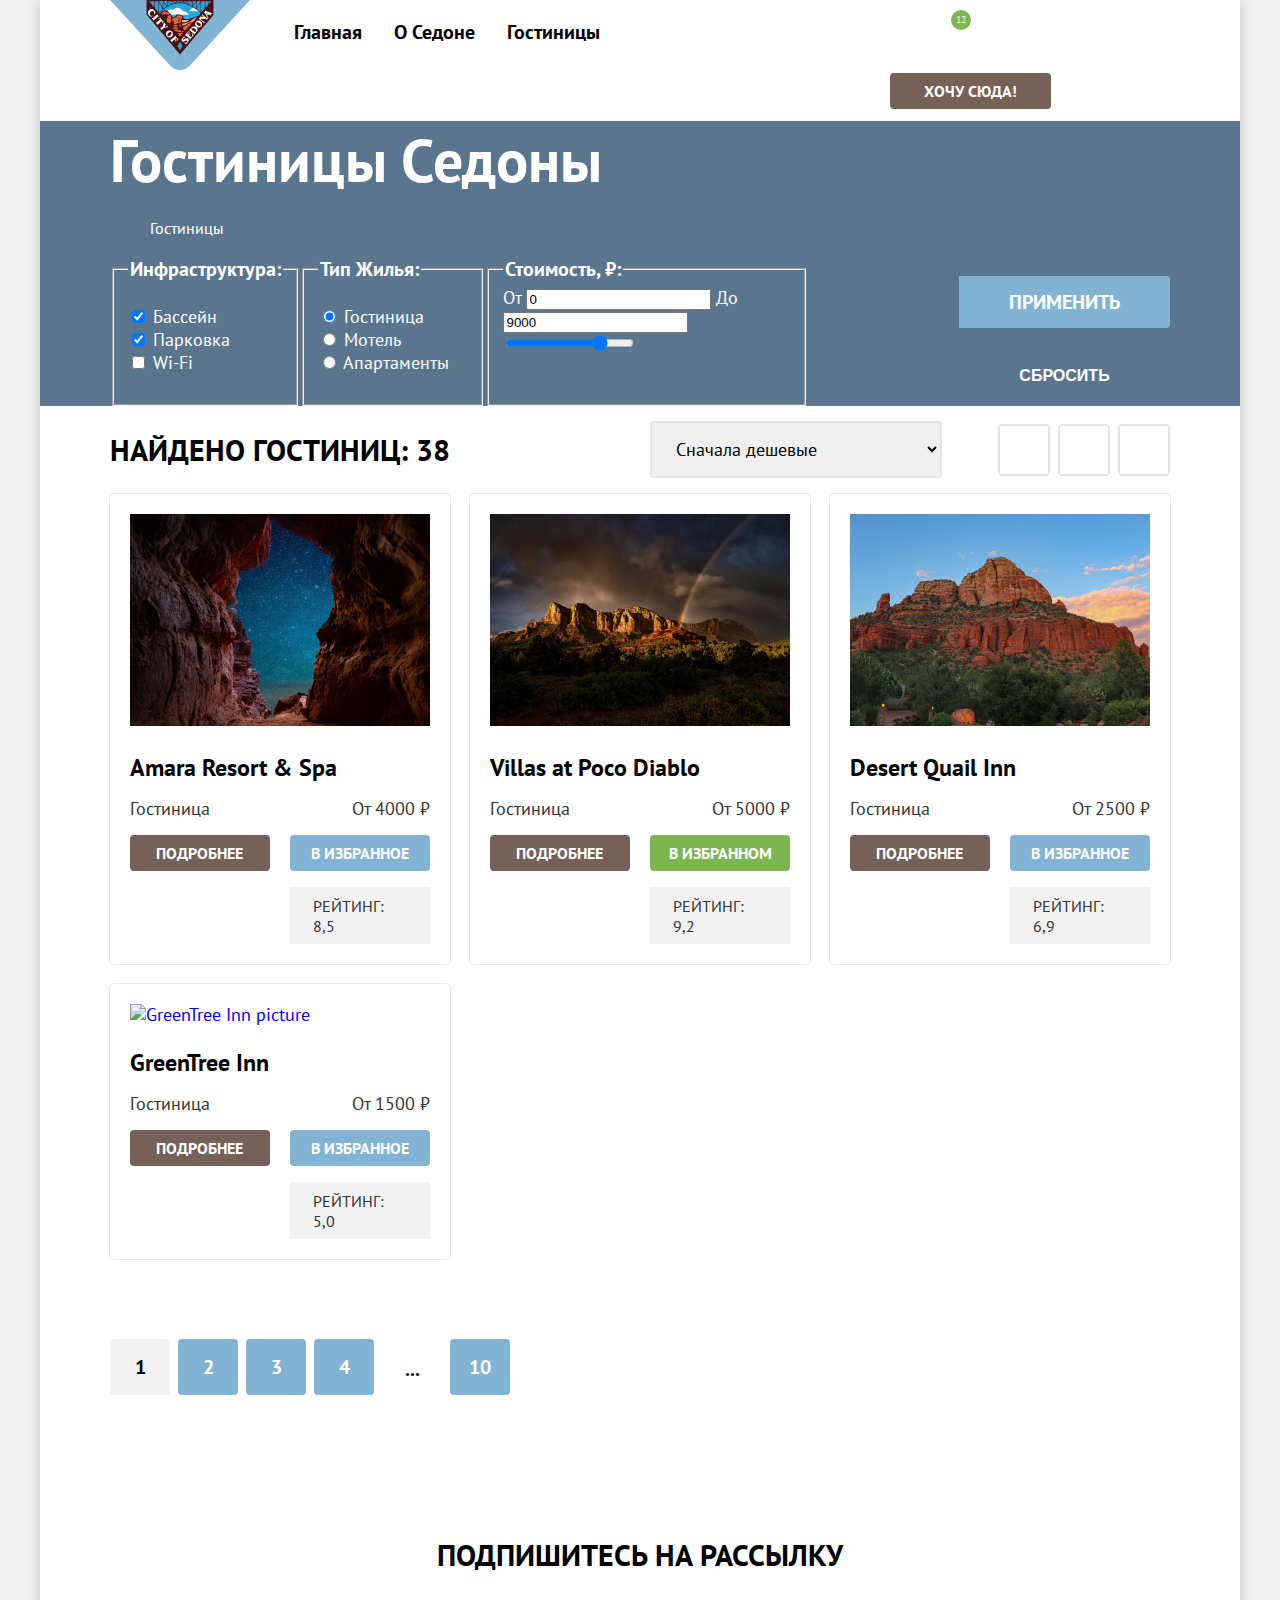
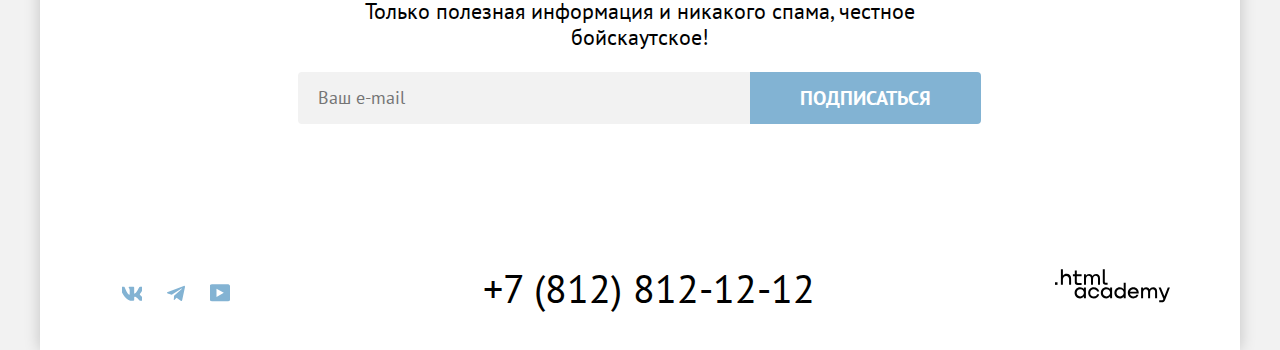
==== catalog.html @ daf09cec "Add files via upload" ====
<!DOCTYPE html>
<html lang="ru">

  <head>
    <meta charset="utf-8">
    <title>HTML Academy: Седона</title>
    <link rel="stylesheet" href="styles/styles.css">
  </head>

  <body>
    <div class="wrapper">
      <header class="page-header" data-test="header">
        <nav class="navigation">
          <a class="navigation-logo" href="index.html" aria-current="page">
            <img class="page-header-logo" src="images/sedona_logo.svg" alt="Логотип города Седона">
          </a>
          <ul class="navigation-list">
            <li class="navigation-item">
              <a class="navigation-link" href="index.html">Главная</a>
            </li>
            <li class="navigation-item">
              <a class="navigation-link" href="#">О Седоне</a>
            </li>
            <li class="navigation-item">
              <a class="navigation-link navigation-link-selected" href="catalog.html">Гостиницы</a>
            </li>
          </ul>
          <ul class="navigation-list navigation-user">
            <li class="navigation-item magnifier">
              <a class="navigation-link" href="#">
                <span class="visually-hidden">
                  Поиск
                </span>
              </a>
            </li>
            <li class="navigation-item heart">
              <a class="navigation-link" href="#">
                <span class="visually-hidden">Количество лайков</span>
                <span class="like-number">12</span>
              </a>
            </li>
            <li class="navigation-item">
              <a class="link-button" href="#">Хочу сюда!</a>
          </ul>
        </nav>
      </header>
      <main class="main-container main-inner" data-test="main">
        <section class="main-inner-filter">
          <section class="inner-nav" data-test="hero">
            <h1 class="inner-title">Гостиницы Седоны</h1>
            <ul class="breadcrumbs-list">
              <li class="breadcrumbs-item breadcrumbs-home">
                <a class="breadcrumbs-link" href="index.html">
                  <span class="visually-hidden">На главную страницу</span>
                </a>
              </li>
              <li class="breadcrumbs-item" aria-current="page">
                <a class="breadcrumbs-link">
                  Гостиницы
                </a>
              </li>
            </ul>
          </section>
          <section class="hotel-filter" data-test="filter">
            <form class="catalog-filter" action="https://echo.htmlacademy.ru" method="get">
              <fieldset class="catalog-filter-group">
                <legend class="catalog-filter-title">Инфраструктура:</legend>
                <ul class="catalog-filter-list">
                  <li class="catalog-filter-item">
                    <label class="controls" for="pool">
                      <input class="control-input" type="checkbox" name="pool" id="pool" checked>
                      Бассейн
                    </label>
                  </li>
                  <li class="catalog-filter-item">
                    <label class="controls" for="parking">
                      <input class="control-input" type="checkbox" name="parking" id="parking" checked>
                      Парковка
                    </label>
                  </li>
                  <li class="catalog-filter-item">
                    <label class="controls" for="wifi">
                      <input class="control-input" type="checkbox" name="wifi" id="wifi">
                      Wi-Fi
                    </label>
                  </li>
                </ul>
              </fieldset>
              <fieldset class="catalog-filter-group">
                <legend class="catalog-filter-title">Тип Жилья:</legend>
                <ul class="catalog-filter-list">
                  <li class="catalog-filter-item">
                    <label class="controls" for="hotel">
                      <input class="control-input" type="radio" name="accomodation_type" id="hotel" value="hotel"
                        checked>
                      Гостиница
                    </label>
                  </li>
                  <li class="catalog-filter-item">
                    <label class="controls" for="motel">
                      <input class="control-input" type="radio" name="accomodation_type" id="motel" value="motel">
                      Мотель
                    </label>
                  </li>
                  <li class="catalog-filter-item">
                    <label class="controls" for="appartment">
                      <input class="control-input" type="radio" name="accomodation_type" id="appartment"
                        value="appartment">
                      Апартаменты
                    </label>
                  </li>
                </ul>
              </fieldset>
              <fieldset class="price-range">
                <legend class="price-range-title catalog-filter-title">Стоимость, ₽:</legend>
                <label class="price-min" for="min">
                  <span class="price-range-label">От</span>
                  <input class="price-min-input" type="text" id="min" name="min-price" value="0">
                </label>
                <label class="price-max" for="max">
                  <span class="price-range-label">До</span>
                  <input class="price-max-input" type="text" id="max" name="max-price" value="9000">
                </label>
                <input class="price-range-bar" type="range" min="1" max="10" value="8">
              </fieldset>
              <div class="price-buttons">
                <button class="filter-button blue-button" type="submit">Применить</button>
                <button class="filter-button reset-button" type="reset">Сбросить</button>
              </div>
            </form>
          </section>
        </section>
        <div class="catalog-content-wrapper">
          <section class="search" data-test="catalog">
            <div class="catalog-content-title">
              <h2 class="search-title">Найдено гостиниц: 38</h2>
              <select class="search-control" aria-label="Сортировка">
                <option value="affordable">Сначала дешевые</option>
                <option value="average">Сначала средние</option>
                <option value="expensive">Сначала дорогие</option>
              </select>
              <ul class="preview-list">
                <li class="preview-item">
                  <a class="preview-item-link preview-item-selected tile" href="#">
                    <span class="visually-hidden">Таблица</span>
                  </a>
                </li>
                <li class="preview-item">
                  <a class="preview-item-link large-icon" href="#">
                    <span class="visually-hidden">Крупные иконки</span>
                  </a>
                </li>
                <li class="preview-item">
                  <a class="preview-item-link list" href="#">
                    <span class="visually-hidden">Список</span>
                  </a>
                </li>
              </ul>
            </div>
            <ul class="card-list">
              <li class="card-item">
                <a class="card-link" href="#">
                  <img class="card-image" src="images/amara_resort.jpg" width="300" height="212"
                    alt="Amara Resort & Spa picture">
                  <h3 class="card-title">Amara Resort & Spa</h3>
                </a>
                <!-- <div class="hotel-price-container"> -->
                  <p class="card-hotel">Гостиница</p>
                  <p class="card-price">От 4000 ₽</p>
                <!-- </div> -->
                <a class="card-details button-decoration" href="#">Подробнее</a>
                <button class="card-favorite button-decoration" type="button">В избранное</button>
                <!-- <div class="star-rating-container"> -->
                  <p class="stars four-stars">
                    <span class="visually-hidden">Отель 4 звезды</span>
                  </p>
                  <span class="card-rating">Рейтинг: 8,5</span>
                <!-- </div> -->
              </li>
              <li class="card-item">
                <a class="card-link" href="#">
                  <img class="card-image" src="images/villas_at_poco_diablo.jpg" width="300" height="212"
                    alt="Villas at Poco Diablo picture">
                  <h3 class="card-title">Villas at Poco Diablo</h3>
                </a>
                <!-- <div class="hotel-price-container"> -->
                  <p class="card-hotel">Гостиница</p>
                  <p class="card-price">От 5000 ₽</p>
                <!-- </div> -->
                <a class="card-details button-decoration" href="#">Подробнее</a>
                <button class="card-favorite button-decoration card-favorite-villas" type="button">В избранном</button>
                <!-- <div class="star-rating-container"> -->
                  <p class="stars four-stars">
                    <span class="visually-hidden">Отель 4 звезды</span>
                  </p>
                  <span class="card-rating">Рейтинг: 9,2</span>
                <!-- </div> -->
              </li>
              <li class="card-item">
                <a class="card-link" href="#">
                  <img class="card-image" src="images/desert_quail_inn.jpg" width="300" height="212"
                    alt="Desert Quail Inn picture">
                  <h3 class="card-title">Desert Quail Inn</h3>
                </a>
                <!-- <div class="hotel-price-container"> -->
                  <p class="card-hotel">Гостиница</p>
                  <p class="card-price">От 2500 ₽</p>
                <!-- </div> -->
                <a class="card-details button-decoration" href="#">Подробнее</a>
                <button class="card-favorite button-decoration" type="button">В избранное</button>
                <!-- <div class="star-rating-container"> -->
                  <p class="stars three-stars">
                    <span class="visually-hidden">Отель 3 звезды</span>
                  </p>
                  <span class="card-rating">Рейтинг: 6,9</span>
                <!-- </div> -->
              </li>
              <li class="card-item">
                <a class="card-link" href="#">
                  <img class="card-image" src="images/green_tree_inn.jpg" width="300" height="212"
                    alt="GreenTree Inn picture">
                  <h3 class="card-title">GreenTree Inn</h3>
                </a>
                <!-- <div class="hotel-price-container"> -->
                  <p class="card-hotel">Гостиница</p>
                  <p class="card-price">От 1500 ₽</p>
                <!-- </div> -->
                <a class="card-details button-decoration" href="#">Подробнее</a>
                <button class="card-favorite button-decoration" type="button">В избранное</button>
                <!-- <div class="star-rating-container"> -->
                  <p class="stars two-stars">
                    <span class="visually-hidden">Отель 2 звезды</span>
                  </p>
                  <span class="card-rating">Рейтинг: 5,0</span>
                <!-- </div> -->
              </li>
            </ul>
            <ul class="pagination">
              <li class="pagination-item">
                <a class="pagination-link pagination-link-current">1</a>
              </li>
              <li class="pagination-item">
                <a class="pagination-link" href="#">2</a>
              </li>
              <li class="pagination-item">
                <a class="pagination-link" href="#">3</a>
              </li>
              <li class="pagination-item">
                <a class="pagination-link" href="#">4</a>
              </li>
              <li class="pagination-item">
                <span class="suspension-point">...</span>
              </li>
              <li class="pagination-item">
                <a class="pagination-link" href="#">10</a>
              </li>
            </ul>
          </section>
        </div>
        <section class="subscribe subscribe-catalog" data-test="subscribe">
          <div class="subscribe-wrap">
            <h2 class="subscribe-title subscribe-catalog-text">Подпишитесь на рассылку</h2>
            <p class="subscribe-description subscribe-catalog-text">Только полезная информация и никакого спама, честное
              бойскаутское!</p>
            <form class="subscribe-form" action="https://echo.htmlacademy.ru/" method="post">
              <label for="subscribe-email"></label>
              <input class=" email catalog-email" type="email" id="subscribe-email" name="user-email"
                placeholder="Ваш e-mail" required>
              <button class="subscribe-button blue-button" type="submit">Подписаться</button>
            </form>
          </div>
        </section>
      </main>
      <footer class="page-footer" data-test="footer">
        <div class="footer-container">
          <ul class="social-list">
            <li class="social-item">
              <a class="social-link vkontakte" href="https://vk.com/htmlacademy">
              </a>
            </li>
            <li class="social-item">
              <a class="social-link telegram" href="https://t.me/htmlacademy">
              </a>
            </li>
            <li class="social-item">
              <a class="social-link youtube" href="https://www.youtube.com/user/htmlacademyru">
              </a>
            </li>
          </ul>
          <a class="phone-number" href="tel:+78128121212">+7 (812) 812-12-12</a>
          <a class="author-logo" href="https://htmlacademy.ru">
            <img class="academy-logo" src="images/html_academy_logo.svg" alt="Логотип html academy">
          </a>
      </footer>
    </div>
    </div>
  </body>

</html>
---- styles/styles.css ----
@font-face {
  font-family: "PT Sans";
  font-style: normal;
  font-weight: 400;
  src: url(../fonts/ptsans-400.woff2) format("woff2");
  font-display: swap;
}

@font-face {
  font-family: "PT Sans";
  font-style: normal;
  font-weight: 700;
  src: url(../fonts/ptsans-700.woff2) format("woff2");
  font-display: swap;
}

html {
  height: 100%;
}

body {
  margin: 0;
  display: flex;
  flex-direction: column;
  min-height: 100%;
  font-family: "PT Sans", sans-serif;
  font-size: 18px;
  line-height: 21px;
  color: #333333;
  background: #F2F2F2;
  box-sizing: border-box;
}

img {
  max-width: 100%;
  height: auto;
  object-fit: contain;
}

.wrapper {
  margin: 0 auto;
  width: 1200px;
  background-color: #ffffff;
  box-shadow: 0 0 15px 0 rgba(0, 0, 0, 0.2);
}

/* Navigation section */
.page-header {
  color: #000000;
  background: #ffffff;
}

.navigation-link {
  font-family: inherit;
  font-size: 20px;
  line-height: 24px;
  font-weight: 700;
  color: #000000;
  text-decoration: none;
  text-align: center;
}

.navigation {
  display: flex;
  position: relative;
  width: 1060px;
  margin: 0 auto;
}

.navigation-logo {
  display: block;
  position: absolute;
  cursor: pointer;
}

.navigation-list {
  display: flex;
  flex-wrap: wrap;
  list-style: none;
  padding: 0;
  margin: 0;
  padding-left: 168px;
  flex-grow: 1;
}

.navigation-user {
  display: flex;
  margin: 0;
  max-width: 296px;
  margin-left: auto;
}

.navigation-item {
  margin: 0;
  padding: 20px 16px;
}

.magnifier {
  background-image: url(../images/magnifier.svg);
  background-repeat: no-repeat;
  background-position: 50% 50%;
  cursor: pointer;
  width: 20px;
  height: 20px;
}

.heart {
  position: relative;
  background-image: url(../images/heart.svg);
  background-repeat: no-repeat;
  background-position: 50% 50%;
  cursor: pointer;
  width: 20px;
  height: 20px;
}

.like-number {
  position: absolute;
  top: 10px;
  left: 25px;
  color: #ffffff;
  background-color: #7DB54F;
  font-weight: normal;
  font-size: 10px;
  line-height: 10px;
  padding: 5px;
  border-radius: 50%;
}

.visually-hidden {
  position: absolute;
  width: 1px;
  height: 1px;
  margin: -1px;
  border: 0;
  padding: 0;

  white-space: nowrap;
  clip-path: inset(100%);
  clip: rect(0 0 0 0);
  overflow: hidden;
}


.link-button {
  text-align: center;
  background: #756157;
  padding: 8px 34px;
  font-weight: 700;
  font-size: 16px;
  line-height: 20px;
  color: #ffffff;
  text-decoration: none;
  text-transform: uppercase;
  border-radius: 4px;
}

/* main content */
.main-container {
  flex-grow: 1;
}

/* hero section */
.hero {
  color: #000000;
  background-color: #D7BDB0;
  background-image: url(../images/divider.svg), url(../images/hero_background.jpg);
  background-size: 100% auto, cover;
  background-repeat: no-repeat;
  background-position: center bottom, center center;
  padding: 52px 371px 82px;
}

.hero-image {
  display: block;
}

/* adventages opening title  */
.advantages-opening {
  padding: 69px 274px;
  margin: 0 auto;
}


.common-title {
  color: #000000;
  font-size: 30px;
  line-height: 36px;
  text-align: center;
  text-transform: uppercase;
}

.common-description {
  font-size: 22px;
  line-height: 26px;
  text-align: center;
}

.advantages-common-title {
  margin: 0 auto;
  max-width: 175px;
  color: #000000;
  font-size: 24px;
  line-height: 28px;
  text-align: center;
  text-transform: uppercase;
}

.advantages-common-description {
  text-align: center;
}


/* advantages item decoration */
.advantages-list {
  display: flex;
  flex-wrap: wrap;
  padding: 0;
  margin: 0;
  list-style: none;
}

.advantages-item {
  display: flex;
}

.side-title {
  color: #ffffff;
}

.real-town {
  display: flex;
  flex-wrap: wrap;
  padding: 102px 85px;
  color: #ffffff;
  background: #82B3D3;
}

.advantages-sub-item {
  display: flex;
  flex-wrap: wrap;
  width: 400px;
  box-sizing: border-box;
  padding: 113px 85px;
  list-style: none;
}

.sub-item-wrap {
  width: 230px;
}


.little-area {
  background: rgba(131, 179, 211, 0.12);
}

.beautiful-road {
  background: rgba(131, 179, 211, 0.2);
}

.few-turist {
  background: rgba(131, 179, 211, 0.12);
}

.devils-bridge {
  display: flex;
  flex-wrap: wrap;
  order: 1;
  padding: 102px 85px;
  color: #ffffff;
  background: #82B3D3;
}

.invitation-title {
  width: 505px;
  margin: 0 auto;
}

.invitation-wrap {
  padding: 64px 348px;
}

/* experience item description */
.experience-list {
  display: flex;
  flex-wrap: wrap;
  padding: 0;
  list-style: none;
}

.experience-item {
  display: flex;
  flex-wrap: wrap;
  width: 400px;
  box-sizing: border-box;
  background: rgba(131, 179, 211, 0.12);
  padding: 183px 85px 81px;
  background-repeat: no-repeat;
  background-position: 50% 80px;
}

.house-item {
  background-image: url(../images/house.svg);
}

.food-item {
  background: #ffffff;
  background-image: url(../images/burger.svg);
  background-repeat: no-repeat;
  background-position: 50% 80px;
}

.gift-item {
  background-image: url(../images/gift-box.svg);
}

.interested {
  width: 592px;
  margin: 0 auto;
  text-align: center;
  padding: 96px;
}

/* Стилизация кнопки "Поиск гостиницы в Седоне" */
.interested-link {
  text-align: center;
  background: #756157;
  padding: 8px 50px;
  font-weight: 700;
  font-size: 20px;
  line-height: 36px;
  color: #ffffff;
  text-decoration: none;
  text-transform: uppercase;
}

.subscribe-wrap {
  max-width: 684px;
  margin: 0 auto;
  padding-top: 96px;
  padding-bottom: 104px;

}

.subscribe {
  text-align: center;
  color: #ffffff;
  background-color: #37729B;
  background-image: url(../images/subscribe_backgrouns.jpg);
  background-size: cover;
  background-repeat: no-repeat;
}

.subscribe-title {
  font-size: 30px;
  line-height: 36px;
  text-transform: uppercase;
}

.subscribe-description {
  font-size: 22px;
  line-height: 26px;

}

/* email-field decoration */
.email {
  box-sizing: border-box;
  width: 452px;
  background-color: #F2F2F2;
  padding: 14px 20px;
  font-family: inherit;
  font-size: inherit;
  line-height: 24px;
  border: none;
  border-top-left-radius: 4px;
  border-bottom-left-radius: 4px;
}


/* Стилизация кнопок "Подписаться" и "Применить" */
.blue-button {
  font-family: inherit;
  min-height: 52px;
  font-weight: 700;
  font-size: 20px;
  line-height: 36px;
  color: #ffffff;
  background: #82B3D3;
  padding: 8px 50px;
  border: none;
  text-transform: uppercase;
  border-top-right-radius: 4px;
  border-bottom-right-radius: 4px;
}

.subscribe-form {
  display: flex;
  margin: 0;
  padding: 0;

}

.footer-container {
  margin: 0 auto;
  width: 1060px;
  padding-top: 40px;
  padding-bottom: 30px;
  display: flex;
  justify-content: space-between;
  align-items: baseline;
}

.social-list {
  display: flex;
  flex-wrap: wrap;
  padding: 0;
  margin: 0;
  list-style: none;
}

.social-item {
  padding: 13px 12px;
}

.phone-number {
  font-size: 40px;
  line-height: 40px;
  text-align: center;
  color: #000000;
  text-decoration: none;
}

/* Social networks */

.social-link {
  display: inline-block;
  text-decoration: none;
  width: 20px;
  height: 20px;
}

.vkontakte {
  background-image: url(../images/vkontakte.svg);
  background-repeat: no-repeat;
  background-position: 50% 50%;
}

.telegram {
  background-image: url(../images/telegram.svg);
  background-repeat: no-repeat;
  background-position: 50% 50%;
}

.youtube {
  background-image: url(../images/youtube.svg);
  background-repeat: no-repeat;
  background-position: 50% 50%;
}


/* Catalog page *****************************************************************************************************************/
.main-inner-filter {
  padding: 0 70px;
  color: #ffffff;
  background-color: #5A768E;
  background-image: url(../images/filter_background.jpg);
  background-size: cover;
  background-repeat: no-repeat;
}

.catalog-content-wrapper {
  padding: 0 70px;
}

.inner-title {
  margin: 0;
  font-size: 60px;
  line-height: 78px;
}

.breadcrumbs-list {
  display: flex;
  list-style: none;
}

.breadcrumbs-link {
  font-size: 16px;
}

.catalog-filter {
  display: flex;
  width: 1060px;
  margin: 0 auto;
}

.price-range {
  width: 288px;
}


.price-buttons {
  display: flex;
  flex-direction: column;
  margin-left: auto;
  justify-content: space-around;
}


.catalog-filter-title {
  font-size: 20px;
  line-height: 24px;
  font-weight: 700;
}

.catalog-filter-list {
  list-style: none;
  padding: 0;
  width: 150px;
}

.controls {
  font-size: 18px;
  line-height: 23px;
}

.catalog-content-title {
  display: flex;
  align-items: center;
}

.preview-list {
  display: flex;
  margin-left: auto;
  list-style: none;
}

.search-title {
  margin: 0;
  margin-right: 200px;
  font-size: 30px;
  line-height: 36px;
  font-weight: 700;
  color: #000000;
  text-transform: uppercase;
}

.search-control {
  font-family: inherit;
  padding: 14px 20px;
  width: 292px;
  font-size: 18px;
  line-height: 21px;
  font-weight: normal;
  border: 2px solid #E5E5E5;
  border-radius: 4px;
}

/* preview button decoration */
.preview-list {
  display: flex;
  gap: 8px;
}

.preview-item-link {
  display: block;
  background-repeat: no-repeat;
  background-position: center;
  color: #000000;
  border: 2px solid #E5E5E5;;
  border-radius: 4px;
  width: 48px;
  height: 48px;
}

.tile {
  background-image: url(../images/tile.svg);
}

.large-icon {
  background-image: url(../images/large-icon.svg);
}

.list {
  background-image: url(../images/list.svg);
}

/* Reset button decoration */
.reset-button {
  border: none;
  background: none;
  font-size: 16px;
  line-height: 20px;
  font-weight: 700;
  text-transform: uppercase;
  color: #ffffff;
}

/* Карточки на флексах */
/* .card-list {
  display: flex;
  flex-wrap: wrap;
  padding: 0;
  list-style: none;
  gap: 20px;
} */

/* Карточки на гридах */
.card-list {
  display: grid;
  grid-template-columns: repeat(3, 340px);
  padding: 0;
  margin: 0;
  gap: 20px;
  list-style: none;
  margin-bottom: 40px;
  padding-bottom: 40px;
}

/* карточка на флексах */
 .card-item {
  display: flex;
  flex-direction: column;
  flex-wrap: wrap;
  width: 340px;
  box-shadow: 0 0 0 1px #e6e6e6;
  border-radius: 4px;
  padding: 20px;
  box-sizing: border-box;
}

/* Карточка на гридах */
.card-item {
  display: grid;
  grid-template-columns: repeat(2, 140px);
  margin: 0;
  gap: 16px 20px;
  box-sizing: border-box;
  width: 340px;
  box-shadow: 0 0 0 1px #e6e6e6;
  padding: 20px;
  border-radius: 4px;
}


.card-title {
  margin-bottom: 0;
  font-size: 24px;
  line-height: 28px;
  font-weight: 700;
  color: #000000;
}

.card-price {
  margin: 0;
  text-align: right;
}

.card-hotel {
  margin: 0;
}

.card-link {
  grid-column: 1 / -1;
  text-decoration: none;
}

.button-decoration {
  box-sizing: border-box;
  width: 140px;
  text-decoration: none;
  color: white;
  padding: 8px 26px;
  font-size: 16px;
  line-height: 20px;
  font-weight: 700;
  text-transform: uppercase;
  background: #756157;
  border-radius: 4px;
}

.card-favorite {
  width: 140px;
  font-family: inherit;
  font-size: 16px;
  line-height: 20px;
  box-sizing: border-box;
  border-radius: 4px;
  padding: 8px 18px;
  background: #82B3D3;
  border: none;
}

.hotel-price-container {
  display: flex;
  justify-content: space-between;
}

.star-rating-container {
  display: flex;
  justify-content: space-between;
}


.card-favorite-villas {
  padding: 8px 17px;
  background: #7DB54F;
}

.card-rating {
  text-transform: uppercase;
  background: #F2F2F2;
  padding: 9px 22px 8px 23px;
  font-size: 16px;
  line-height: 20px;
}

/* Rating stars */
.stars {
  margin: 0;
  width: 140px;
  height: 17px;
}

.four-stars {
  background-image: url(../images/star.svg),
    url(../images/star.svg),
    url(../images/star.svg),
    url(../images/star.svg);
  background-repeat: no-repeat, no-repeat, no-repeat, no-repeat;
  background-position: left 50%, 24px 50%, 48px 50%, 72px 50%;
}

.three-stars {
  background-image: url(../images/star.svg),
    url(../images/star.svg),
    url(../images/star.svg);
  background-repeat: no-repeat, no-repeat, no-repeat;
  background-position: left 50%, 24px 50%, 48px 50%;
}

.two-stars {
  background-image: url(../images/star.svg),
    url(../images/star.svg);
  background-repeat: no-repeat, no-repeat;
  background-position: left 50%, 24px 50%;
}

.pagination-link {
  display: flex;
  justify-content: center;
  text-decoration: none;
  color: #ffffff;
  background: #82B3D3;
  min-width: 60px;
  font-weight: 700;
  font-size: 20px;
  line-height: 36px;
  border-radius: 4px;
  padding: 10px;
  box-sizing: border-box;
}

.pagination {
  padding: 0;
  display: flex;
  gap: 8px;
  list-style: none;

}

.pagination-link-current {
  color: #000000;
  background: #F2F2F2;
}

.suspension-point {
  display: flex;
  justify-content: center;
  align-items: center;
  color: #000000;
  font-weight: 700;
  font-size: 20px;
  line-height: 36px;
  border-radius: 4px;
  width: 60px;
  height: 60px;
}

.subscribe-catalog {
  background-color: #ffffff;
  background-image: none;
}

.subscribe-catalog-text {
  color: #000000;
}

.catalog-email {
  background: #F2F2F2;
}
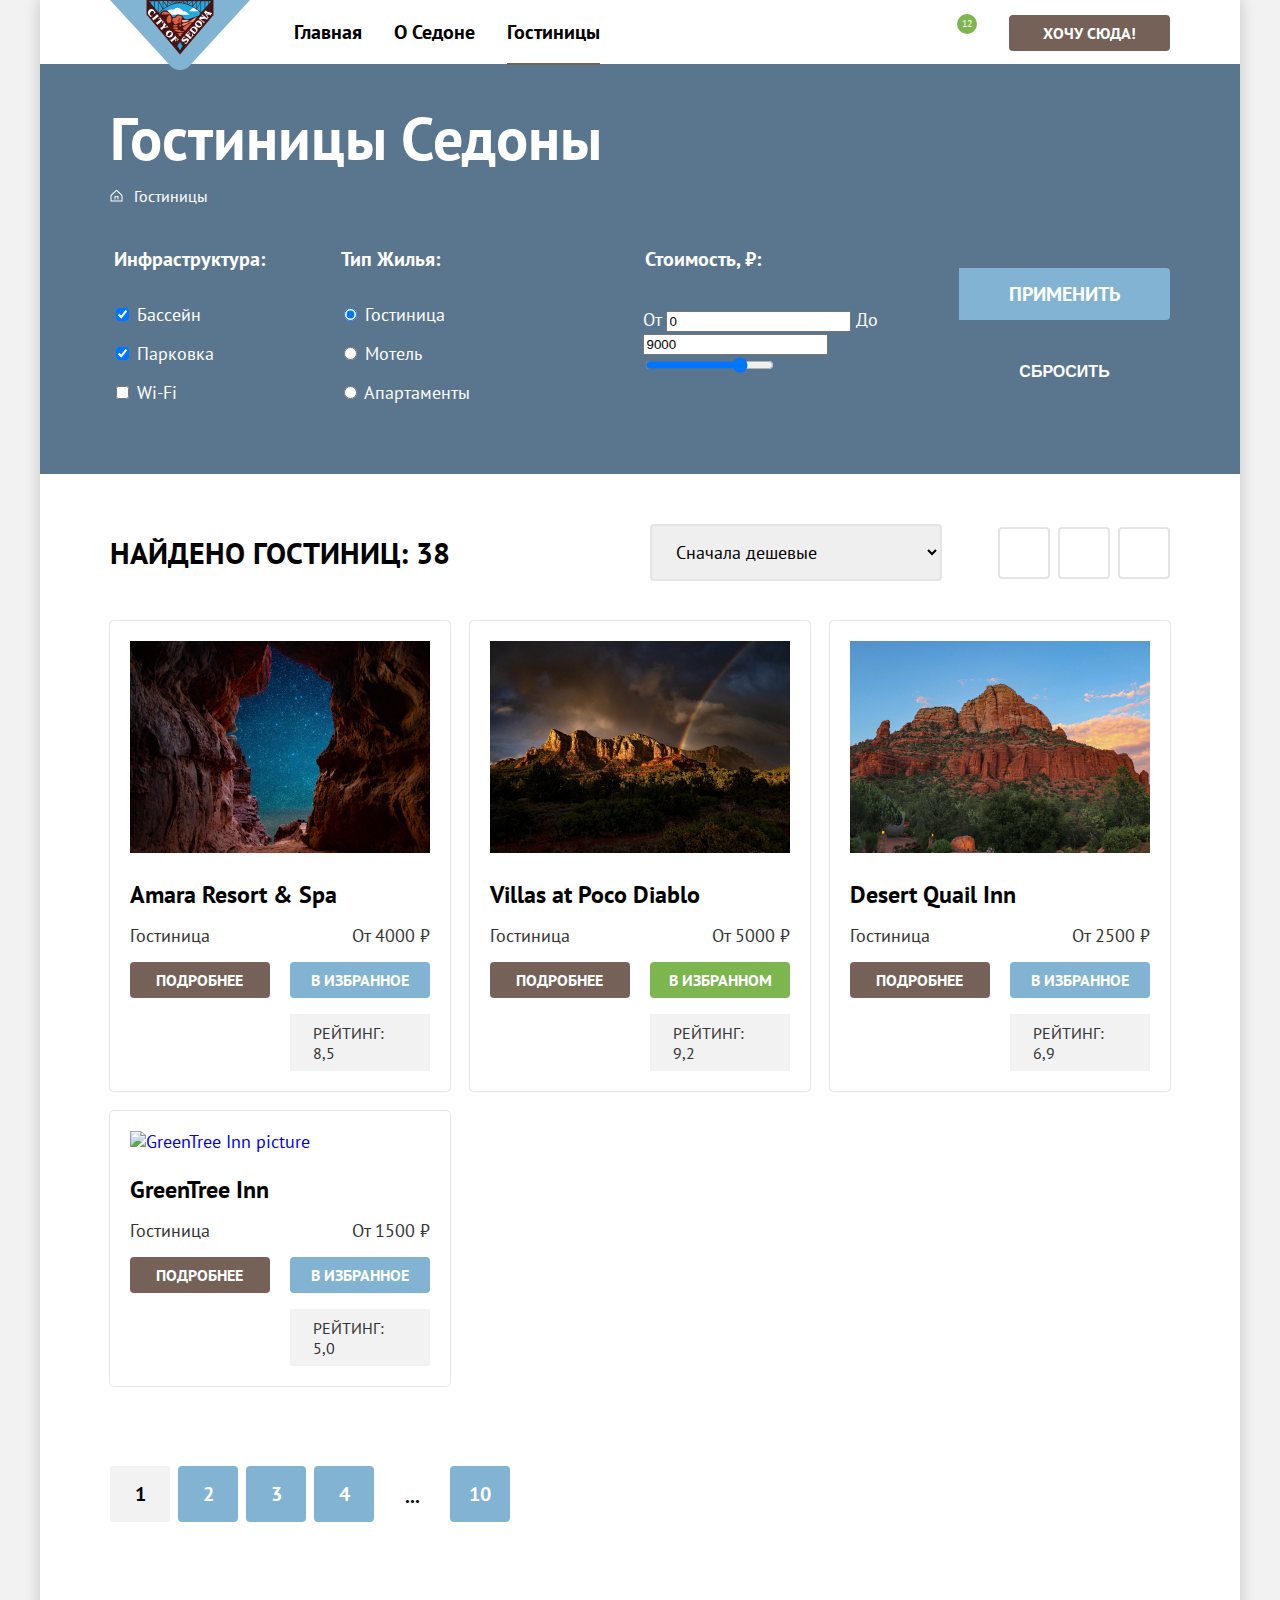
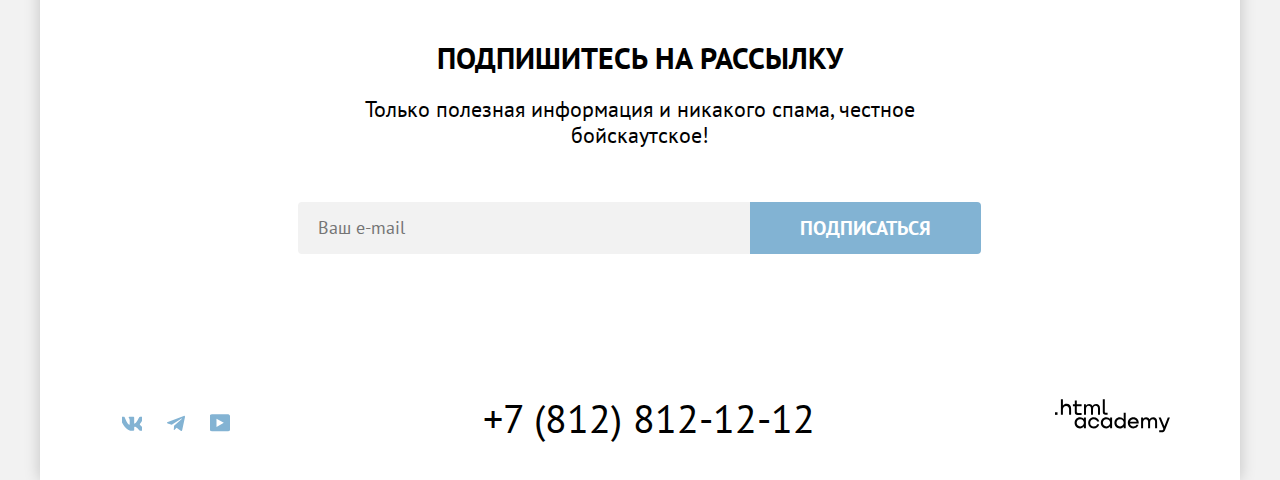
==== commit 22cddb72: "Главная страница pixel perfect" ====
--- a/catalog.html
+++ b/catalog.html
@@ -3,16 +3,18 @@
 
   <head>
     <meta charset="utf-8">
-    <title>HTML Academy: Седона</title>
+    <title>HTML Academy: Гостиницы</title>
     <link rel="stylesheet" href="styles/styles.css">
+    <link rel="icon" href="images/favicon.jpg">
   </head>
 
   <body>
     <div class="wrapper">
       <header class="page-header" data-test="header">
         <nav class="navigation">
-          <a class="navigation-logo" href="index.html" aria-current="page">
-            <img class="page-header-logo" src="images/sedona_logo.svg" alt="Логотип города Седона">
+          <a class="navigation-logo" aria-current="page">
+            <img class="page-header-logo" src="images/sedona_logo.svg" width="140" height="70"
+              alt="Логотип города Седона">
           </a>
           <ul class="navigation-list">
             <li class="navigation-item">
@@ -26,8 +28,8 @@
             </li>
           </ul>
           <ul class="navigation-list navigation-user">
-            <li class="navigation-item magnifier">
-              <a class="navigation-link" href="#">
+            <li class="navigation-item">
+              <a class="navigation-link magnifier" href="#">
                 <span class="visually-hidden">
                   Поиск
                 </span>
@@ -39,7 +41,7 @@
                 <span class="like-number">12</span>
               </a>
             </li>
-            <li class="navigation-item">
+            <li class="navigation-item button-want">
               <a class="link-button" href="#">Хочу сюда!</a>
           </ul>
         </nav>
--- a/styles/styles.css
+++ b/styles/styles.css
@@ -60,6 +60,12 @@
   text-align: center;
 }
 
+.navigation-link-selected {
+  text-decoration: underline;
+  text-decoration-color:  #756257;
+  text-underline-offset: 24px;
+}
+
 .navigation {
   display: flex;
   position: relative;
@@ -71,6 +77,8 @@
   display: block;
   position: absolute;
   cursor: pointer;
+  top: 0;
+  left: 0;
 }
 
 .navigation-list {
@@ -80,44 +88,60 @@
   padding: 0;
   margin: 0;
   padding-left: 168px;
-  flex-grow: 1;
 }
 
 .navigation-user {
   display: flex;
-  margin: 0;
+  flex-wrap: wrap;
+  align-items: center;
+  margin: 0;
+  padding: 0;
   max-width: 296px;
   margin-left: auto;
-}
+  list-style: none;
+}
+
 
 .navigation-item {
   margin: 0;
   padding: 20px 16px;
+}
+
+.navigation-user-item {
+  max-height: 64px;
+  max-width: 44px;
+}
+
+.navigation-user-link {
+  padding: 22px 12px;
 }
 
 .magnifier {
   background-image: url(../images/magnifier.svg);
   background-repeat: no-repeat;
-  background-position: 50% 50%;
+  background-position: center;
   cursor: pointer;
+  display: inline-block;
   width: 20px;
   height: 20px;
 }
+
 
 .heart {
   position: relative;
   background-image: url(../images/heart.svg);
   background-repeat: no-repeat;
-  background-position: 50% 50%;
+  background-position: center;
   cursor: pointer;
+  display: inline-block;
   width: 20px;
   height: 20px;
 }
 
 .like-number {
   position: absolute;
-  top: 10px;
-  left: 25px;
+  top: 12px;
+  left: 20px;
   color: #ffffff;
   background-color: #7DB54F;
   font-weight: normal;
@@ -181,6 +205,20 @@
   margin: 0 auto;
 }
 
+.advantages-main-title {
+  margin-top: 0;
+  margin-bottom: 25px;
+}
+
+.advantages-main-description {
+  margin: 0;
+  margin-bottom: 21px;
+}
+
+.button-want {
+  padding: 20px;
+  padding-right: 0;
+}
 
 .common-title {
   color: #000000;
@@ -198,6 +236,7 @@
 
 .advantages-common-title {
   margin: 0 auto;
+  margin-bottom: 30px;
   max-width: 175px;
   color: #000000;
   font-size: 24px;
@@ -206,8 +245,29 @@
   text-transform: uppercase;
 }
 
+.advantages-item-title::after {
+  content: "";
+  display: block;
+  margin: auto;
+  margin-top: 30px;
+  width: 60px;
+  height: 2px;
+  background-color: rgba(0, 0, 0, 0.3);
+}
+
+.side-title::after {
+  background: rgba(255, 255, 255, 0.3);
+}
+
+.advantages-item-image {
+  display: block;
+  object-fit: cover;
+  height: 100%;
+}
+
 .advantages-common-description {
   text-align: center;
+  margin: 0 auto;
 }
 
 
@@ -241,7 +301,7 @@
   flex-wrap: wrap;
   width: 400px;
   box-sizing: border-box;
-  padding: 113px 85px;
+  padding: 112px 85px;
   list-style: none;
 }
 
@@ -274,6 +334,7 @@
 .invitation-title {
   width: 505px;
   margin: 0 auto;
+  margin-bottom: 20px;
 }
 
 .invitation-wrap {
@@ -284,6 +345,7 @@
 .experience-list {
   display: flex;
   flex-wrap: wrap;
+  margin: 0;
   padding: 0;
   list-style: none;
 }
@@ -321,8 +383,22 @@
   padding: 96px;
 }
 
+.interested-title {
+  margin: 0;
+  margin-bottom: 20px;
+}
+
+.interested-description {
+  margin: 0;
+  margin-bottom: 54px;
+}
+
 /* Стилизация кнопки "Поиск гостиницы в Седоне" */
 .interested-link {
+  display: block;
+  max-width: 376px;
+  margin: 0 auto;
+  box-sizing: border-box;
   text-align: center;
   background: #756157;
   padding: 8px 50px;
@@ -355,12 +431,15 @@
   font-size: 30px;
   line-height: 36px;
   text-transform: uppercase;
+  margin: 0;
+  margin-bottom: 20px;
 }
 
 .subscribe-description {
   font-size: 22px;
   line-height: 26px;
-
+  margin: 0;
+  margin-bottom: 54px;
 }
 
 /* email-field decoration */
@@ -373,6 +452,7 @@
   font-size: inherit;
   line-height: 24px;
   border: none;
+  outline: none;
   border-top-left-radius: 4px;
   border-bottom-left-radius: 4px;
 }
@@ -461,12 +541,13 @@
 
 /* Catalog page *****************************************************************************************************************/
 .main-inner-filter {
-  padding: 0 70px;
+  padding: 35px 70px 70px;
   color: #ffffff;
   background-color: #5A768E;
   background-image: url(../images/filter_background.jpg);
   background-size: cover;
   background-repeat: no-repeat;
+  margin-bottom: 50px;
 }
 
 .catalog-content-wrapper {
@@ -475,11 +556,31 @@
 
 .inner-title {
   margin: 0;
+  margin-bottom: 8px;
   font-size: 60px;
   line-height: 78px;
 }
 
 .breadcrumbs-list {
+  margin: 0;
+  margin-bottom: 40px;
+  display: flex;
+  flex-wrap: wrap;
+  padding: 0;
+  gap: 11px;
+  align-items: center;
+  list-style: none;
+}
+
+.breadcrumbs-home {
+  background-image: url(../images/breadcrumbs-home.svg);
+  background-repeat: no-repeat;
+  background-position: center;
+  width: 13px;
+  height: 15px;
+}
+
+.breadcrumbs-list {
   display: flex;
   list-style: none;
 }
@@ -490,11 +591,24 @@
 
 .catalog-filter {
   display: flex;
+  flex-wrap: wrap;
   width: 1060px;
   margin: 0 auto;
 }
 
+.catalog-filter-group {
+  padding: 0;
+  margin-right: 70px;
+  min-width: 150px;
+  border: none;
+}
+
 .price-range {
+  margin: 0;
+  margin-left: 70px;
+  /* Раскоментировать после стилизация полей ввода */
+  /* margin-right: 70px; */
+  border: none;
   width: 288px;
 }
 
@@ -508,6 +622,7 @@
 
 
 .catalog-filter-title {
+  margin-bottom: 32px;
   font-size: 20px;
   line-height: 24px;
   font-weight: 700;
@@ -515,8 +630,17 @@
 
 .catalog-filter-list {
   list-style: none;
+  margin: 0;
   padding: 0;
   width: 150px;
+}
+
+.catalog-filter-item {
+  margin-bottom: 16px;
+}
+
+.catalog-filter-item:last-child{
+  margin-bottom: 0;
 }
 
 .controls {
@@ -527,16 +651,23 @@
 .catalog-content-title {
   display: flex;
   align-items: center;
+  margin-bottom: 40px;
 }
 
 .preview-list {
   display: flex;
+  flex-wrap: wrap;
+  box-sizing: border-box;
+  gap: 8px;
+  /* max-width: 160px; */
+  margin: 0;
   margin-left: auto;
   list-style: none;
 }
 
 .search-title {
   margin: 0;
+  max-width: 400px;
   margin-right: 200px;
   font-size: 30px;
   line-height: 36px;
@@ -556,12 +687,6 @@
   border-radius: 4px;
 }
 
-/* preview button decoration */
-.preview-list {
-  display: flex;
-  gap: 8px;
-}
-
 .preview-item-link {
   display: block;
   background-repeat: no-repeat;
@@ -622,6 +747,7 @@
   display: flex;
   flex-direction: column;
   flex-wrap: wrap;
+  align-items: center;
   width: 340px;
   box-shadow: 0 0 0 1px #e6e6e6;
   border-radius: 4px;
@@ -718,6 +844,7 @@
 /* Rating stars */
 .stars {
   margin: 0;
+  align-self: center;
   width: 140px;
   height: 17px;
 }
@@ -762,11 +889,11 @@
 }
 
 .pagination {
-  padding: 0;
-  display: flex;
+  display: flex;
+  flex-wrap: wrap;
+  padding: 0;
   gap: 8px;
   list-style: none;
-
 }
 
 .pagination-link-current {
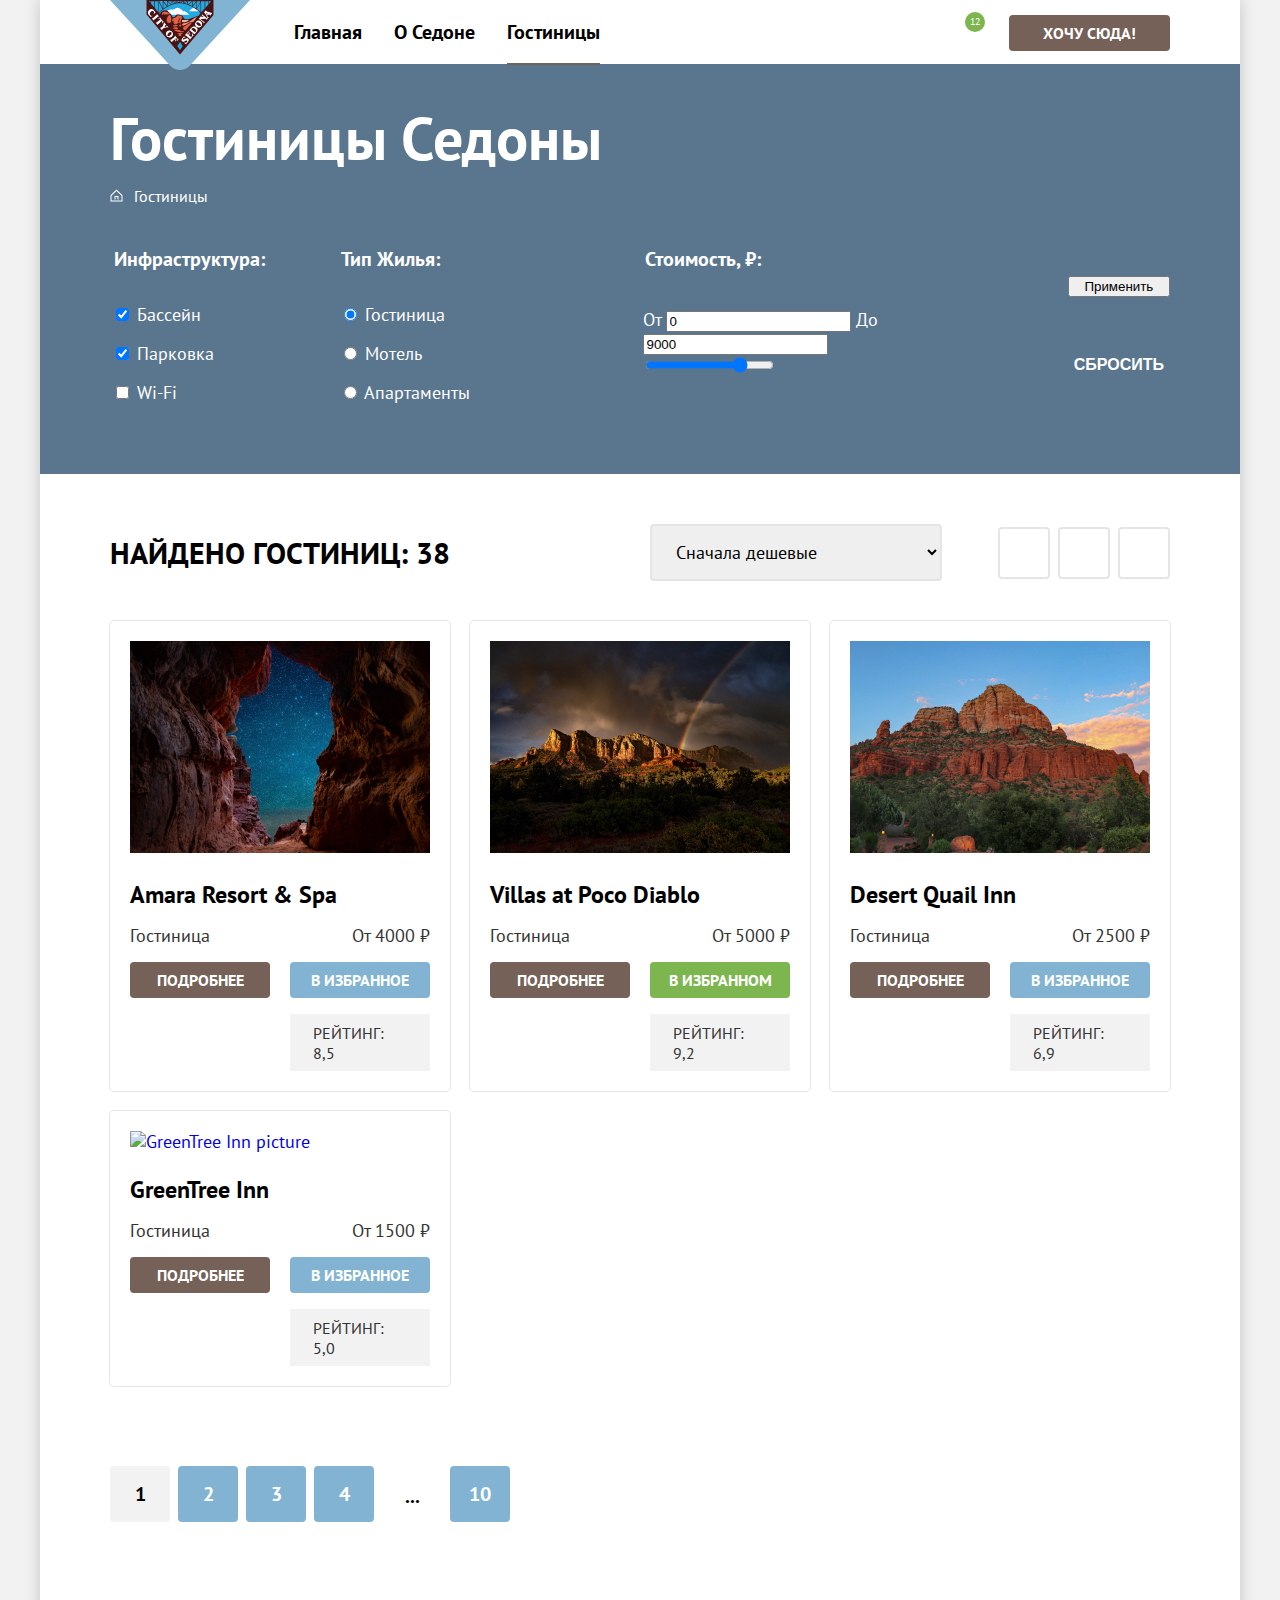
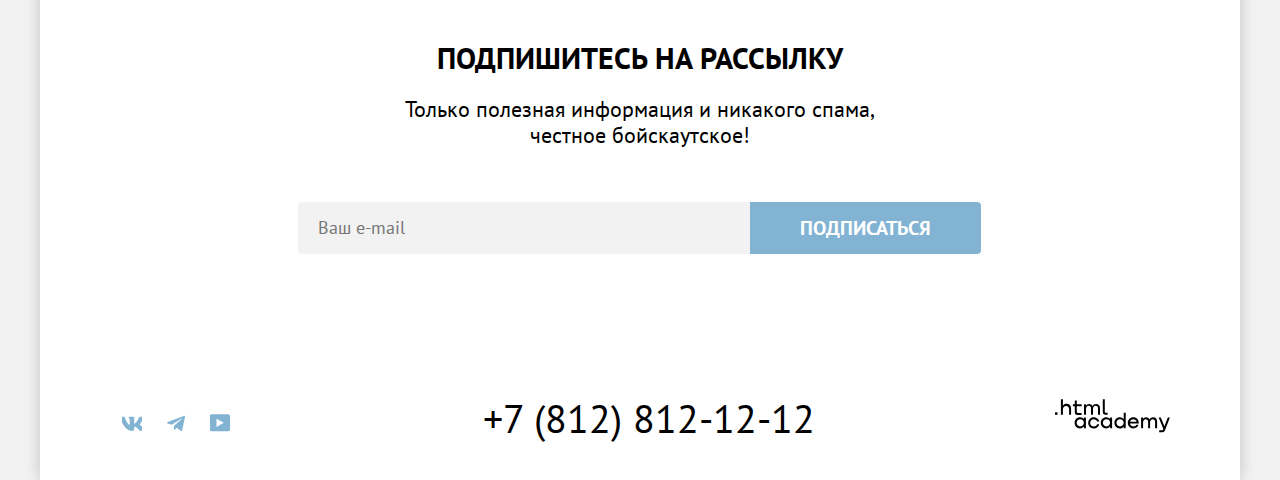
==== commit ae0ae0cd: "Добавляет интерактивности кнопкам" ====
--- a/catalog.html
+++ b/catalog.html
@@ -12,7 +12,7 @@
     <div class="wrapper">
       <header class="page-header" data-test="header">
         <nav class="navigation">
-          <a class="navigation-logo" aria-current="page">
+          <a class="navigation-logo"  href="index.html" aria-current="page">
             <img class="page-header-logo" src="images/sedona_logo.svg" width="140" height="70"
               alt="Логотип города Седона">
           </a>
@@ -24,19 +24,19 @@
               <a class="navigation-link" href="#">О Седоне</a>
             </li>
             <li class="navigation-item">
-              <a class="navigation-link navigation-link-selected" href="catalog.html">Гостиницы</a>
+              <a class="navigation-link navigation-link-selected" href="#">Гостиницы</a>
             </li>
           </ul>
           <ul class="navigation-list navigation-user">
-            <li class="navigation-item">
-              <a class="navigation-link magnifier" href="#">
+            <li class="navigation-user-item">
+              <a class="navigation-user-link magnifier" href="#">
                 <span class="visually-hidden">
                   Поиск
                 </span>
               </a>
             </li>
-            <li class="navigation-item heart">
-              <a class="navigation-link" href="#">
+            <li class="navigation-user-item">
+              <a class="navigation-user-link heart" href="#">
                 <span class="visually-hidden">Количество лайков</span>
                 <span class="like-number">12</span>
               </a>
@@ -144,17 +144,17 @@
               <ul class="preview-list">
                 <li class="preview-item">
                   <a class="preview-item-link preview-item-selected tile" href="#">
-                    <span class="visually-hidden">Таблица</span>
+                    <span class="visually-hidden">вид Таблица</span>
                   </a>
                 </li>
                 <li class="preview-item">
                   <a class="preview-item-link large-icon" href="#">
-                    <span class="visually-hidden">Крупные иконки</span>
+                    <span class="visually-hidden">вид Крупные иконки</span>
                   </a>
                 </li>
                 <li class="preview-item">
                   <a class="preview-item-link list" href="#">
-                    <span class="visually-hidden">Список</span>
+                    <span class="visually-hidden">вид Список</span>
                   </a>
                 </li>
               </ul>
@@ -167,16 +167,16 @@
                   <h3 class="card-title">Amara Resort & Spa</h3>
                 </a>
                 <!-- <div class="hotel-price-container"> -->
-                  <p class="card-hotel">Гостиница</p>
-                  <p class="card-price">От 4000 ₽</p>
-                <!-- </div> -->
-                <a class="card-details button-decoration" href="#">Подробнее</a>
-                <button class="card-favorite button-decoration" type="button">В избранное</button>
+                <p class="card-hotel">Гостиница</p>
+                <p class="card-price">От 4000 ₽</p>
+                <!-- </div> -->
+                <a class="card-details link-button button-decoration" href="#">Подробнее</a>
+                <button class="card-favorite blue-button button-decoration" type="button">В избранное</button>
                 <!-- <div class="star-rating-container"> -->
-                  <p class="stars four-stars">
-                    <span class="visually-hidden">Отель 4 звезды</span>
-                  </p>
-                  <span class="card-rating">Рейтинг: 8,5</span>
+                <p class="stars four-stars">
+                  <span class="visually-hidden">Отель 4 звезды</span>
+                </p>
+                <span class="card-rating">Рейтинг: 8,5</span>
                 <!-- </div> -->
               </li>
               <li class="card-item">
@@ -186,16 +186,16 @@
                   <h3 class="card-title">Villas at Poco Diablo</h3>
                 </a>
                 <!-- <div class="hotel-price-container"> -->
-                  <p class="card-hotel">Гостиница</p>
-                  <p class="card-price">От 5000 ₽</p>
-                <!-- </div> -->
-                <a class="card-details button-decoration" href="#">Подробнее</a>
+                <p class="card-hotel">Гостиница</p>
+                <p class="card-price">От 5000 ₽</p>
+                <!-- </div> -->
+                <a class="card-details link-button button-decoration" href="#">Подробнее</a>
                 <button class="card-favorite button-decoration card-favorite-villas" type="button">В избранном</button>
                 <!-- <div class="star-rating-container"> -->
-                  <p class="stars four-stars">
-                    <span class="visually-hidden">Отель 4 звезды</span>
-                  </p>
-                  <span class="card-rating">Рейтинг: 9,2</span>
+                <p class="stars four-stars">
+                  <span class="visually-hidden">Отель 4 звезды</span>
+                </p>
+                <span class="card-rating">Рейтинг: 9,2</span>
                 <!-- </div> -->
               </li>
               <li class="card-item">
@@ -205,16 +205,16 @@
                   <h3 class="card-title">Desert Quail Inn</h3>
                 </a>
                 <!-- <div class="hotel-price-container"> -->
-                  <p class="card-hotel">Гостиница</p>
-                  <p class="card-price">От 2500 ₽</p>
-                <!-- </div> -->
-                <a class="card-details button-decoration" href="#">Подробнее</a>
-                <button class="card-favorite button-decoration" type="button">В избранное</button>
+                <p class="card-hotel">Гостиница</p>
+                <p class="card-price">От 2500 ₽</p>
+                <!-- </div> -->
+                <a class="card-details link-button button-decoration" href="#">Подробнее</a>
+                <button class="card-favorite blue-button button-decoration" type="button">В избранное</button>
                 <!-- <div class="star-rating-container"> -->
-                  <p class="stars three-stars">
-                    <span class="visually-hidden">Отель 3 звезды</span>
-                  </p>
-                  <span class="card-rating">Рейтинг: 6,9</span>
+                <p class="stars three-stars">
+                  <span class="visually-hidden">Отель 3 звезды</span>
+                </p>
+                <span class="card-rating">Рейтинг: 6,9</span>
                 <!-- </div> -->
               </li>
               <li class="card-item">
@@ -224,16 +224,16 @@
                   <h3 class="card-title">GreenTree Inn</h3>
                 </a>
                 <!-- <div class="hotel-price-container"> -->
-                  <p class="card-hotel">Гостиница</p>
-                  <p class="card-price">От 1500 ₽</p>
-                <!-- </div> -->
-                <a class="card-details button-decoration" href="#">Подробнее</a>
-                <button class="card-favorite button-decoration" type="button">В избранное</button>
+                <p class="card-hotel">Гостиница</p>
+                <p class="card-price">От 1500 ₽</p>
+                <!-- </div> -->
+                <a class="card-details link-button button-decoration" href="#">Подробнее</a>
+                <button class="card-favorite blue-button button-decoration" type="button">В избранное</button>
                 <!-- <div class="star-rating-container"> -->
-                  <p class="stars two-stars">
-                    <span class="visually-hidden">Отель 2 звезды</span>
-                  </p>
-                  <span class="card-rating">Рейтинг: 5,0</span>
+                <p class="stars two-stars">
+                  <span class="visually-hidden">Отель 2 звезды</span>
+                </p>
+                <span class="card-rating">Рейтинг: 5,0</span>
                 <!-- </div> -->
               </li>
             </ul>
@@ -242,19 +242,19 @@
                 <a class="pagination-link pagination-link-current">1</a>
               </li>
               <li class="pagination-item">
-                <a class="pagination-link" href="#">2</a>
-              </li>
-              <li class="pagination-item">
-                <a class="pagination-link" href="#">3</a>
-              </li>
-              <li class="pagination-item">
-                <a class="pagination-link" href="#">4</a>
+                <a class="pagination-link blue-button" href="#">2</a>
+              </li>
+              <li class="pagination-item">
+                <a class="pagination-link blue-button" href="#">3</a>
+              </li>
+              <li class="pagination-item">
+                <a class="pagination-link blue-button" href="#">4</a>
               </li>
               <li class="pagination-item">
                 <span class="suspension-point">...</span>
               </li>
               <li class="pagination-item">
-                <a class="pagination-link" href="#">10</a>
+                <a class="pagination-link blue-button" href="#">10</a>
               </li>
             </ul>
           </section>
@@ -262,8 +262,10 @@
         <section class="subscribe subscribe-catalog" data-test="subscribe">
           <div class="subscribe-wrap">
             <h2 class="subscribe-title subscribe-catalog-text">Подпишитесь на рассылку</h2>
-            <p class="subscribe-description subscribe-catalog-text">Только полезная информация и никакого спама, честное
-              бойскаутское!</p>
+            <p class="subscribe-description subscribe-catalog-text">
+              Только полезная информация и никакого спама,<br>
+              честное бойскаутское!
+            </p>
             <form class="subscribe-form" action="https://echo.htmlacademy.ru/" method="post">
               <label for="subscribe-email"></label>
               <input class=" email catalog-email" type="email" id="subscribe-email" name="user-email"
--- a/styles/styles.css
+++ b/styles/styles.css
@@ -50,6 +50,15 @@
   background: #ffffff;
 }
 
+.page-header-logo:hover,
+.page-header-logo:focus {
+  opacity: 0.8;
+}
+
+.page-header-logo:active {
+  opacity: 0.3;
+}
+
 .navigation-link {
   font-family: inherit;
   font-size: 20px;
@@ -58,6 +67,15 @@
   color: #000000;
   text-decoration: none;
   text-align: center;
+}
+
+.navigation-link:hover,
+.navigation-link:focus {
+  color: #756157;
+}
+
+.navigation-link:active {
+  color: rgba(117, 97, 87, 0.3);
 }
 
 .navigation-link-selected {
@@ -114,6 +132,15 @@
 
 .navigation-user-link {
   padding: 22px 12px;
+}
+
+.navigation-user-link:hover,
+.navigation-user-link:focus {
+  opacity: 0.5;
+}
+
+.navigation-user-link:active {
+  opacity: 0.3;
 }
 
 .magnifier {
@@ -179,6 +206,20 @@
   border-radius: 4px;
 }
 
+.link-button:hover,
+.link-button:focus {
+  background-color: #615048;
+}
+
+.link-button:active {
+  background-color: #756157;
+  color: rgba(255, 255, 255, 0.3);
+}
+
+.link-button:not([href]) {
+  background: #E5E5E5;
+}
+
 /* main content */
 .main-container {
   flex-grow: 1;
@@ -408,6 +449,7 @@
   color: #ffffff;
   text-decoration: none;
   text-transform: uppercase;
+  border-radius: 4px;
 }
 
 .subscribe-wrap {
@@ -457,9 +499,14 @@
   border-bottom-left-radius: 4px;
 }
 
+.email:hover,
+.email:focus {
+  background-color: #E6E6E6;
+}
+
 
 /* Стилизация кнопок "Подписаться" и "Применить" */
-.blue-button {
+.subscribe-button {
   font-family: inherit;
   min-height: 52px;
   font-weight: 700;
@@ -472,6 +519,47 @@
   text-transform: uppercase;
   border-top-right-radius: 4px;
   border-bottom-right-radius: 4px;
+  cursor: pointer;
+}
+
+.blue-button{
+  cursor: pointer;
+}
+
+.blue-button:hover,
+.blue-button:focus {
+  background-color: #68A2CA;
+}
+
+.blue-button:active {
+  background-color: #82B3D3;
+  color: rgba(255, 255, 255, 0.3);
+}
+
+.blue-button:disabled {
+  background-color: #E5E5E5;
+}
+
+.card-favorite-villas {
+  cursor: pointer;
+}
+
+.suspension-point {
+  cursor: pointer;
+}
+
+.card-favorite-villas:hover,
+.card-favorite-villas:focus {
+  background-color: #6C9E42;
+}
+
+.card-favorite-villas:active {
+  background-color: #7DB54F;
+  color: rgba(255, 255, 255, 0.3);
+}
+
+.card-favorite-villas:disabled {
+  background-color: #E5E5E5;
 }
 
 .subscribe-form {
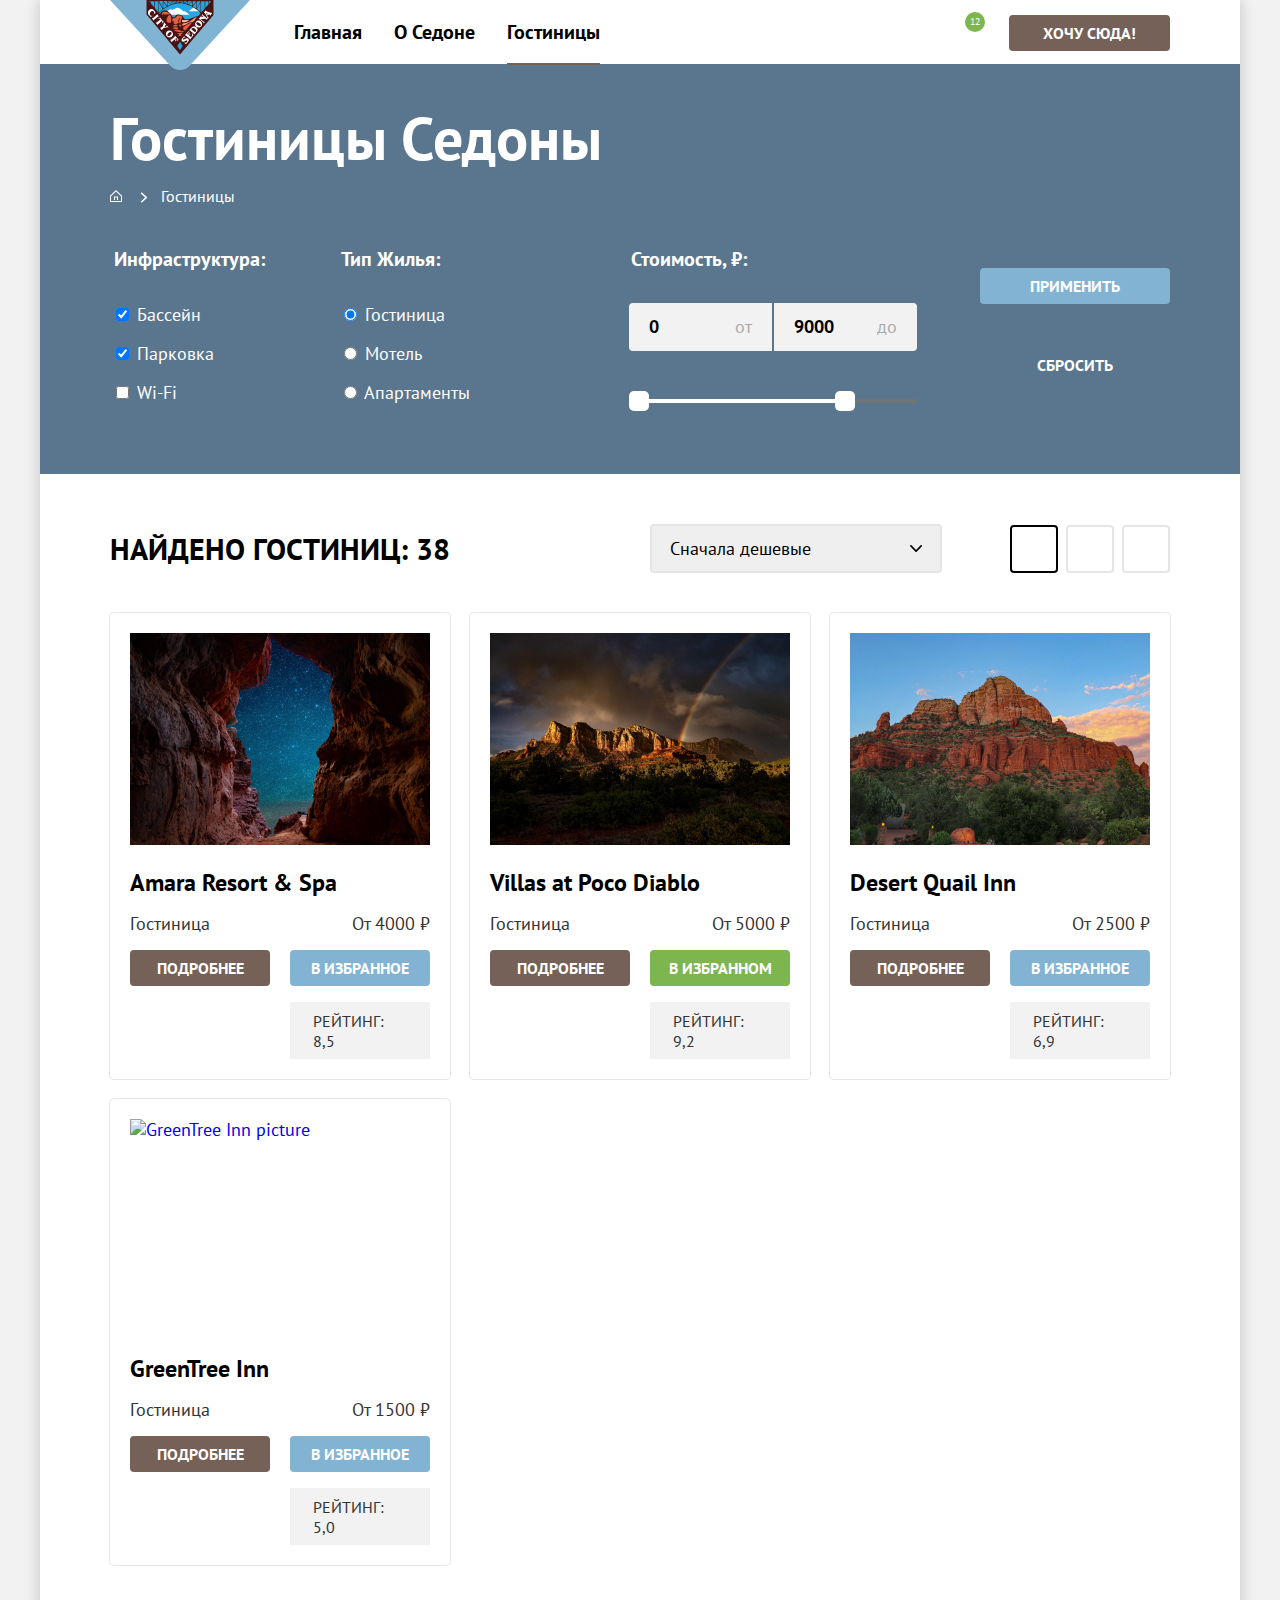
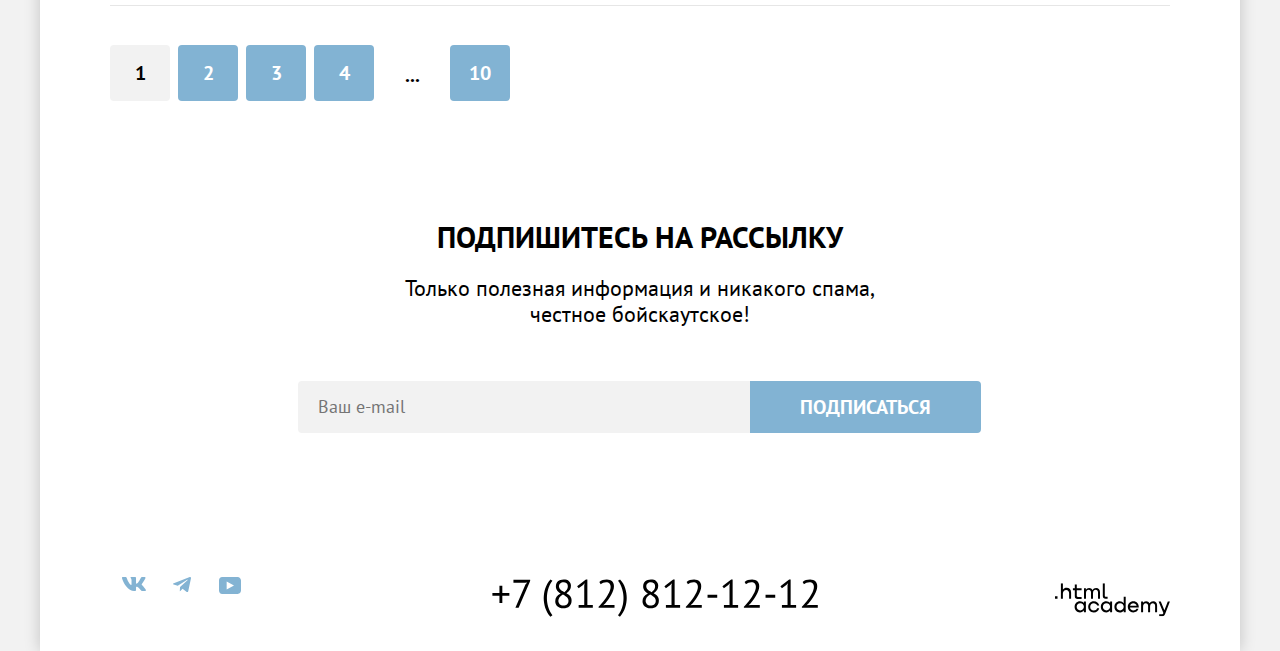
==== commit 974fa8d5: "добавил range в страницу каталога" ====
--- a/catalog.html
+++ b/catalog.html
@@ -12,7 +12,7 @@
     <div class="wrapper">
       <header class="page-header" data-test="header">
         <nav class="navigation">
-          <a class="navigation-logo"  href="index.html" aria-current="page">
+          <a class="navigation-logo" href="index.html" aria-current="page">
             <img class="page-header-logo" src="images/sedona_logo.svg" width="140" height="70"
               alt="Логотип города Седона">
           </a>
@@ -50,9 +50,9 @@
         <section class="main-inner-filter">
           <section class="inner-nav" data-test="hero">
             <h1 class="inner-title">Гостиницы Седоны</h1>
-            <ul class="breadcrumbs-list">
-              <li class="breadcrumbs-item breadcrumbs-home">
-                <a class="breadcrumbs-link" href="index.html">
+            <ol class="breadcrumbs-list">
+              <li class="breadcrumbs-item">
+                <a class="breadcrumbs-link breadcrumbs-home" href="index.html">
                   <span class="visually-hidden">На главную страницу</span>
                 </a>
               </li>
@@ -61,7 +61,8 @@
                   Гостиницы
                 </a>
               </li>
-            </ul>
+
+            </ol>
           </section>
           <section class="hotel-filter" data-test="filter">
             <form class="catalog-filter" action="https://echo.htmlacademy.ru" method="get">
@@ -115,15 +116,39 @@
               </fieldset>
               <fieldset class="price-range">
                 <legend class="price-range-title catalog-filter-title">Стоимость, ₽:</legend>
-                <label class="price-min" for="min">
-                  <span class="price-range-label">От</span>
-                  <input class="price-min-input" type="text" id="min" name="min-price" value="0">
-                </label>
-                <label class="price-max" for="max">
-                  <span class="price-range-label">До</span>
-                  <input class="price-max-input" type="text" id="max" name="max-price" value="9000">
-                </label>
-                <input class="price-range-bar" type="range" min="1" max="10" value="8">
+
+                <div class="range-wrapper-inputs">
+
+                  <div class="price-area-input">
+                    <label class="catalog-filter-label">
+                      <span class="label-price-range min-label">
+                      от
+                      </span>
+                      <input class="range-input range-input-min" type="number" name="min-price" value="0"
+                        placeholder="0" required>
+                    </label>
+                  </div>
+
+                  <div class="price-area-input">
+                    <label class="catalog-filter-label">
+                      <span class="label-price-range max-label">
+                        до
+                      </span>
+                      <input class="range-input range-input-max" type="number" name="max-price" value="9000"
+                        placeholder="9000" required>
+                    </label>
+                  </div>
+
+                </div>
+                <div class="range">
+                  <div class="range-scale">
+                    <div class="range-bar" style="left: 0; width: 226px">
+                      <button type="button" class="range-toggle toggle-min">
+                        <button type="button" class="range-toggle toggle-max"></button>
+                      </button>
+                    </div>
+                  </div>
+                </div>
               </fieldset>
               <div class="price-buttons">
                 <button class="filter-button blue-button" type="submit">Применить</button>
@@ -280,20 +305,94 @@
           <ul class="social-list">
             <li class="social-item">
               <a class="social-link vkontakte" href="https://vk.com/htmlacademy">
+                <svg class="social-icon" aria-hidden="true" focusable="false" width="24" height="14" viewBox="0 0 24 14"
+                  fill="none" xmlns="http://www.w3.org/2000/svg">
+                  <path fill-rule="evenodd" clip-rule="evenodd"
+                    d="M23.45 0.948C23.616 0.402 23.45 0 22.655 0H20.03C19.362 0 19.054 0.347 18.887 0.73C18.887 0.73 17.552 3.926 15.661 6.002C15.049 6.604 14.771 6.795 14.437 6.795C14.27 6.795 14.019 6.604 14.019 6.057V0.948C14.019 0.292 13.835 0 13.279 0H9.151C8.734 0 8.483 0.304 8.483 0.593C8.483 1.214 9.429 1.358 9.526 3.106V6.904C9.526 7.737 9.373 7.888 9.039 7.888C8.149 7.888 5.984 4.677 4.699 1.003C4.45 0.288 4.198 0 3.527 0H0.9C0.15 0 0 0.347 0 0.73C0 1.412 0.89 4.8 4.145 9.281C6.315 12.341 9.37 14 12.153 14C13.822 14 14.028 13.632 14.028 12.997V10.684C14.028 9.947 14.186 9.8 14.715 9.8C15.105 9.8 15.772 9.992 17.33 11.467C19.11 13.216 19.403 14 20.405 14H23.03C23.78 14 24.156 13.632 23.94 12.904C23.702 12.18 22.852 11.129 21.725 9.882C21.113 9.172 20.195 8.407 19.916 8.024C19.527 7.533 19.638 7.314 19.916 6.877C19.916 6.877 23.116 2.451 23.449 0.948H23.45Z"
+                    fill="#83B3D3" />
+                </svg>
+                <span class="visually-hidden">Вконтакте</span>
               </a>
             </li>
             <li class="social-item">
               <a class="social-link telegram" href="https://t.me/htmlacademy">
+                <svg class="social-icon" aria-hidden="true" focusable="false" width="18" height="16" viewBox="0 0 18 16"
+                  fill="none" xmlns="http://www.w3.org/2000/svg">
+                  <path
+                    d="M16.785 0.0992597L0.840489 6.24776C-0.247661 6.68481 -0.241365 7.29184 0.640845 7.56253L4.73445 8.83953L14.2058 2.8637C14.6537 2.59121 15.0629 2.7378 14.7265 3.03636L7.05283 9.96185H7.05103L7.05283 9.96275L6.77045 14.1823C7.18413 14.1823 7.36669 13.9925 7.59871 13.7686L9.58705 11.8351L13.7229 14.89C14.4855 15.31 15.0332 15.0941 15.2229 14.1841L17.9379 1.38885C18.2158 0.274623 17.5126 -0.229883 16.785 0.0992597Z"
+                    fill="#83B3D3" />
+                </svg>
+                <span class="visually-hidden">Телеграм</span>
               </a>
             </li>
             <li class="social-item">
               <a class="social-link youtube" href="https://www.youtube.com/user/htmlacademyru">
+                <svg class="social-icon" aria-hidden="true" focusable="false" width="22" height="17" viewBox="0 0 22 17"
+                  fill="none" xmlns="http://www.w3.org/2000/svg">
+                  <path
+                    d="M18.607 0H3.17413C1.31343 0 0 1.59375 0 3.4V13.4937C0 15.4062 1.31343 17 3.17413 17H18.8259C20.4677 17 22 15.4062 22 13.6V3.4C21.7811 1.59375 20.4677 0 18.607 0ZM7.66169 12.5375V4.4625L14.995 8.5L7.66169 12.5375Z"
+                    fill="#83B3D3" />
+                </svg>
+                <span class="visually-hidden">Ютюб</span>
               </a>
             </li>
           </ul>
-          <a class="phone-number" href="tel:+78128121212">+7 (812) 812-12-12</a>
-          <a class="author-logo" href="https://htmlacademy.ru">
-            <img class="academy-logo" src="images/html_academy_logo.svg" alt="Логотип html academy">
+          <a class="phone-number footer-contacts" href="tel:+78128121212">
+            <svg aria-hidden="true" focusable="false" width="326" height="38" viewBox="0 0 326 38" fill="#000000"
+              xmlns="http://www.w3.org/2000/svg">
+              <path
+                d="M0.404688 13.8964H7.44469V6.65645H10.3247V13.8964H17.3647V16.7764H10.3247V23.9764H7.44469V16.7764H0.404688V13.8964ZM23.4 28.8564L33.44 5.41644L35.2 3.45644L32.84 3.81644H21.44V0.856443H38.16V1.93644L26.64 28.8564H23.4ZM58.3925 37.6564C57.1658 36.3764 56.1258 34.9631 55.2725 33.4164C54.4192 31.8964 53.7258 30.3364 53.1925 28.7364C52.6858 27.1098 52.3125 25.4831 52.0725 23.8564C51.8325 22.2031 51.7125 20.6298 51.7125 19.1364C51.7125 17.6698 51.8325 16.1231 52.0725 14.4964C52.3125 12.8698 52.6992 11.2431 53.2325 9.61644C53.7658 7.96311 54.4592 6.34978 55.3125 4.77644C56.1925 3.20311 57.2592 1.73644 58.5125 0.376445L60.4325 1.77644C59.3658 3.13644 58.4725 4.54978 57.7525 6.01644C57.0592 7.45644 56.4992 8.92311 56.0725 10.4164C55.6458 11.9098 55.3392 13.4031 55.1525 14.8964C54.9925 16.3631 54.9125 17.7764 54.9125 19.1364C54.9125 20.4164 55.0058 21.8164 55.1925 23.3364C55.4058 24.8298 55.7258 26.3364 56.1525 27.8564C56.6058 29.3498 57.1792 30.8164 57.8725 32.2564C58.5925 33.6964 59.4458 35.0031 60.4325 36.1764L58.3925 37.6564ZM63.2434 22.1764C63.2434 20.4964 63.6834 19.0431 64.5634 17.8164C65.4434 16.5631 66.8168 15.4298 68.6834 14.4164C68.0168 14.0164 67.3901 13.6031 66.8034 13.1764C66.2434 12.7231 65.7368 12.2164 65.2834 11.6564C64.8568 11.0964 64.5101 10.4698 64.2434 9.77644C64.0034 9.08311 63.8834 8.28311 63.8834 7.37645C63.8834 6.33644 64.0568 5.38978 64.4034 4.53644C64.7768 3.68311 65.2968 2.94978 65.9634 2.33644C66.6568 1.72311 67.4701 1.24311 68.4034 0.896443C69.3634 0.549778 70.4434 0.376445 71.6434 0.376445C72.7634 0.376445 73.7768 0.536444 74.6834 0.856443C75.5901 1.17644 76.3501 1.61644 76.9634 2.17644C77.6034 2.73644 78.0968 3.40311 78.4434 4.17644C78.7901 4.94978 78.9634 5.80311 78.9634 6.73644C78.9634 8.25644 78.6168 9.60311 77.9234 10.7764C77.2301 11.9231 76.0834 13.0564 74.4834 14.1764C75.1768 14.5764 75.8301 15.0164 76.4434 15.4964C77.0834 15.9764 77.6301 16.5098 78.0834 17.0964C78.5634 17.6831 78.9368 18.3498 79.2034 19.0964C79.4701 19.8164 79.6034 20.6431 79.6034 21.5764C79.6034 22.7231 79.4168 23.7764 79.0434 24.7364C78.6701 25.6698 78.1234 26.4831 77.4034 27.1764C76.6834 27.8431 75.8034 28.3764 74.7634 28.7764C73.7234 29.1498 72.5368 29.3364 71.2034 29.3364C69.9234 29.3364 68.7901 29.1498 67.8034 28.7764C66.8168 28.4031 65.9768 27.8964 65.2834 27.2564C64.6168 26.6164 64.1101 25.8698 63.7634 25.0164C63.4168 24.1364 63.2434 23.1898 63.2434 22.1764ZM76.4834 21.7764C76.4834 20.9764 76.3234 20.2831 76.0034 19.6964C75.6834 19.0831 75.2568 18.5364 74.7234 18.0564C74.2168 17.5498 73.6301 17.0964 72.9634 16.6964C72.2968 16.2964 71.6034 15.9098 70.8834 15.5364C69.2568 16.4431 68.0968 17.4564 67.4034 18.5764C66.7101 19.6964 66.3634 20.7631 66.3634 21.7764C66.3634 22.4164 66.4701 23.0298 66.6834 23.6164C66.8968 24.2031 67.2168 24.7098 67.6434 25.1364C68.0701 25.5631 68.5901 25.9098 69.2034 26.1764C69.8434 26.4164 70.5768 26.5364 71.4034 26.5364C72.0701 26.5364 72.7101 26.4431 73.3234 26.2564C73.9368 26.0431 74.4701 25.7498 74.9234 25.3764C75.4034 24.9764 75.7768 24.4831 76.0434 23.8964C76.3368 23.2831 76.4834 22.5764 76.4834 21.7764ZM67.0034 7.29644C67.0034 8.04311 67.1501 8.70978 67.4434 9.29644C67.7368 9.85644 68.1234 10.3631 68.6034 10.8164C69.1101 11.2698 69.6834 11.6964 70.3234 12.0964C70.9634 12.4698 71.6301 12.8298 72.3234 13.1764C73.5234 12.2431 74.4034 11.3231 74.9634 10.4164C75.5501 9.50978 75.8434 8.50978 75.8434 7.41644C75.8434 6.05644 75.4168 5.01644 74.5634 4.29644C73.7368 3.54978 72.7368 3.17644 71.5634 3.17644C70.8434 3.17644 70.2034 3.29644 69.6434 3.53644C69.0834 3.77644 68.6034 4.08311 68.2034 4.45644C67.8034 4.82978 67.4968 5.26978 67.2834 5.77644C67.0968 6.25644 67.0034 6.76311 67.0034 7.29644ZM86.6403 25.8964H92.2403V6.53644L92.6403 4.17644L91.0403 6.05644L86.6403 9.21644L85.1203 7.17644L93.9203 0.376445H95.3603V25.8964H100.84V28.8564H86.6403V25.8964ZM121.957 7.21644C121.957 8.62978 121.691 10.0831 121.157 11.5764C120.651 13.0431 119.971 14.5231 119.117 16.0164C118.291 17.5098 117.357 18.9764 116.317 20.4164C115.277 21.8298 114.237 23.1764 113.197 24.4564L111.237 26.1764V26.3364L113.797 25.8964H122.517V28.8564H106.597V27.6964C107.184 27.0831 107.891 26.3231 108.717 25.4164C109.544 24.5098 110.397 23.5098 111.277 22.4164C112.184 21.2964 113.064 20.1231 113.917 18.8964C114.797 17.6431 115.584 16.3764 116.277 15.0964C116.997 13.8164 117.571 12.5498 117.997 11.2964C118.424 10.0431 118.637 8.85644 118.637 7.73645C118.637 6.42978 118.264 5.34978 117.517 4.49644C116.771 3.61644 115.637 3.17644 114.117 3.17644C113.104 3.17644 112.117 3.38978 111.157 3.81644C110.197 4.21644 109.371 4.68311 108.677 5.21644L107.357 2.93645C108.291 2.13644 109.397 1.50978 110.677 1.05644C111.957 0.603111 113.331 0.376445 114.797 0.376445C115.944 0.376445 116.957 0.549778 117.837 0.896443C118.717 1.21644 119.464 1.68311 120.077 2.29644C120.691 2.90978 121.157 3.64311 121.477 4.49644C121.797 5.32311 121.957 6.22978 121.957 7.21644ZM128.034 0.376445C129.261 1.65644 130.301 3.06978 131.154 4.61645C132.007 6.13644 132.687 7.70978 133.194 9.33644C133.727 10.9364 134.114 12.5631 134.354 14.2164C134.594 15.8431 134.714 17.4031 134.714 18.8964C134.714 20.3631 134.594 21.9098 134.354 23.5364C134.114 25.1631 133.727 26.8031 133.194 28.4564C132.661 30.0831 131.954 31.6831 131.074 33.2564C130.221 34.8298 129.167 36.2964 127.914 37.6564L125.994 36.2564C127.061 34.8964 127.954 33.4831 128.674 32.0164C129.394 30.5498 129.954 29.0698 130.354 27.5764C130.781 26.0831 131.074 24.6031 131.234 23.1364C131.421 21.6698 131.514 20.2564 131.514 18.8964C131.514 17.6164 131.407 16.2298 131.194 14.7364C130.981 13.2431 130.647 11.7364 130.194 10.2164C129.767 8.69644 129.207 7.21644 128.514 5.77644C127.821 4.33644 126.981 3.02978 125.994 1.85644L128.034 0.376445ZM150.509 22.1764C150.509 20.4964 150.949 19.0431 151.829 17.8164C152.709 16.5631 154.082 15.4298 155.949 14.4164C155.282 14.0164 154.656 13.6031 154.069 13.1764C153.509 12.7231 153.002 12.2164 152.549 11.6564C152.122 11.0964 151.776 10.4698 151.509 9.77644C151.269 9.08311 151.149 8.28311 151.149 7.37645C151.149 6.33644 151.322 5.38978 151.669 4.53644C152.042 3.68311 152.562 2.94978 153.229 2.33644C153.922 1.72311 154.736 1.24311 155.669 0.896443C156.629 0.549778 157.709 0.376445 158.909 0.376445C160.029 0.376445 161.042 0.536444 161.949 0.856443C162.856 1.17644 163.616 1.61644 164.229 2.17644C164.869 2.73644 165.362 3.40311 165.709 4.17644C166.056 4.94978 166.229 5.80311 166.229 6.73644C166.229 8.25644 165.882 9.60311 165.189 10.7764C164.496 11.9231 163.349 13.0564 161.749 14.1764C162.442 14.5764 163.096 15.0164 163.709 15.4964C164.349 15.9764 164.896 16.5098 165.349 17.0964C165.829 17.6831 166.202 18.3498 166.469 19.0964C166.736 19.8164 166.869 20.6431 166.869 21.5764C166.869 22.7231 166.682 23.7764 166.309 24.7364C165.936 25.6698 165.389 26.4831 164.669 27.1764C163.949 27.8431 163.069 28.3764 162.029 28.7764C160.989 29.1498 159.802 29.3364 158.469 29.3364C157.189 29.3364 156.056 29.1498 155.069 28.7764C154.082 28.4031 153.242 27.8964 152.549 27.2564C151.882 26.6164 151.376 25.8698 151.029 25.0164C150.682 24.1364 150.509 23.1898 150.509 22.1764ZM163.749 21.7764C163.749 20.9764 163.589 20.2831 163.269 19.6964C162.949 19.0831 162.522 18.5364 161.989 18.0564C161.482 17.5498 160.896 17.0964 160.229 16.6964C159.562 16.2964 158.869 15.9098 158.149 15.5364C156.522 16.4431 155.362 17.4564 154.669 18.5764C153.976 19.6964 153.629 20.7631 153.629 21.7764C153.629 22.4164 153.736 23.0298 153.949 23.6164C154.162 24.2031 154.482 24.7098 154.909 25.1364C155.336 25.5631 155.856 25.9098 156.469 26.1764C157.109 26.4164 157.842 26.5364 158.669 26.5364C159.336 26.5364 159.976 26.4431 160.589 26.2564C161.202 26.0431 161.736 25.7498 162.189 25.3764C162.669 24.9764 163.042 24.4831 163.309 23.8964C163.602 23.2831 163.749 22.5764 163.749 21.7764ZM154.269 7.29644C154.269 8.04311 154.416 8.70978 154.709 9.29644C155.002 9.85644 155.389 10.3631 155.869 10.8164C156.376 11.2698 156.949 11.6964 157.589 12.0964C158.229 12.4698 158.896 12.8298 159.589 13.1764C160.789 12.2431 161.669 11.3231 162.229 10.4164C162.816 9.50978 163.109 8.50978 163.109 7.41644C163.109 6.05644 162.682 5.01644 161.829 4.29644C161.002 3.54978 160.002 3.17644 158.829 3.17644C158.109 3.17644 157.469 3.29644 156.909 3.53644C156.349 3.77644 155.869 4.08311 155.469 4.45644C155.069 4.82978 154.762 5.26978 154.549 5.77644C154.362 6.25644 154.269 6.76311 154.269 7.29644ZM173.906 25.8964H179.506V6.53644L179.906 4.17644L178.306 6.05644L173.906 9.21644L172.386 7.17644L181.186 0.376445H182.626V25.8964H188.106V28.8564H173.906V25.8964ZM209.223 7.21644C209.223 8.62978 208.956 10.0831 208.423 11.5764C207.916 13.0431 207.236 14.5231 206.383 16.0164C205.556 17.5098 204.623 18.9764 203.583 20.4164C202.543 21.8298 201.503 23.1764 200.463 24.4564L198.503 26.1764V26.3364L201.063 25.8964H209.783V28.8564H193.863V27.6964C194.449 27.0831 195.156 26.3231 195.983 25.4164C196.809 24.5098 197.663 23.5098 198.543 22.4164C199.449 21.2964 200.329 20.1231 201.183 18.8964C202.063 17.6431 202.849 16.3764 203.543 15.0964C204.263 13.8164 204.836 12.5498 205.263 11.2964C205.689 10.0431 205.903 8.85644 205.903 7.73645C205.903 6.42978 205.529 5.34978 204.783 4.49644C204.036 3.61644 202.903 3.17644 201.383 3.17644C200.369 3.17644 199.383 3.38978 198.423 3.81644C197.463 4.21644 196.636 4.68311 195.943 5.21644L194.623 2.93645C195.556 2.13644 196.663 1.50978 197.943 1.05644C199.223 0.603111 200.596 0.376445 202.063 0.376445C203.209 0.376445 204.223 0.549778 205.103 0.896443C205.983 1.21644 206.729 1.68311 207.343 2.29644C207.956 2.90978 208.423 3.64311 208.743 4.49644C209.063 5.32311 209.223 6.22978 209.223 7.21644ZM215.54 15.8564H225.22V18.8164H215.54V15.8564ZM231.914 25.8964H237.514V6.53644L237.914 4.17644L236.314 6.05644L231.914 9.21644L230.394 7.17644L239.194 0.376445H240.634V25.8964H246.114V28.8564H231.914V25.8964ZM267.231 7.21644C267.231 8.62978 266.964 10.0831 266.431 11.5764C265.924 13.0431 265.244 14.5231 264.391 16.0164C263.564 17.5098 262.631 18.9764 261.591 20.4164C260.551 21.8298 259.511 23.1764 258.471 24.4564L256.511 26.1764V26.3364L259.071 25.8964H267.791V28.8564H251.871V27.6964C252.457 27.0831 253.164 26.3231 253.991 25.4164C254.817 24.5098 255.671 23.5098 256.551 22.4164C257.457 21.2964 258.337 20.1231 259.191 18.8964C260.071 17.6431 260.857 16.3764 261.551 15.0964C262.271 13.8164 262.844 12.5498 263.271 11.2964C263.697 10.0431 263.911 8.85644 263.911 7.73645C263.911 6.42978 263.537 5.34978 262.791 4.49644C262.044 3.61644 260.911 3.17644 259.391 3.17644C258.377 3.17644 257.391 3.38978 256.431 3.81644C255.471 4.21644 254.644 4.68311 253.951 5.21644L252.631 2.93645C253.564 2.13644 254.671 1.50978 255.951 1.05644C257.231 0.603111 258.604 0.376445 260.071 0.376445C261.217 0.376445 262.231 0.549778 263.111 0.896443C263.991 1.21644 264.737 1.68311 265.351 2.29644C265.964 2.90978 266.431 3.64311 266.751 4.49644C267.071 5.32311 267.231 6.22978 267.231 7.21644ZM273.548 15.8564H283.228V18.8164H273.548V15.8564ZM289.922 25.8964H295.522V6.53644L295.922 4.17644L294.322 6.05644L289.922 9.21644L288.402 7.17644L297.202 0.376445H298.642V25.8964H304.122V28.8564H289.922V25.8964ZM325.238 7.21644C325.238 8.62978 324.972 10.0831 324.438 11.5764C323.932 13.0431 323.252 14.5231 322.398 16.0164C321.572 17.5098 320.638 18.9764 319.598 20.4164C318.558 21.8298 317.518 23.1764 316.478 24.4564L314.518 26.1764V26.3364L317.078 25.8964H325.798V28.8564H309.878V27.6964C310.465 27.0831 311.172 26.3231 311.998 25.4164C312.825 24.5098 313.678 23.5098 314.558 22.4164C315.465 21.2964 316.345 20.1231 317.198 18.8964C318.078 17.6431 318.865 16.3764 319.558 15.0964C320.278 13.8164 320.852 12.5498 321.278 11.2964C321.705 10.0431 321.918 8.85644 321.918 7.73645C321.918 6.42978 321.545 5.34978 320.798 4.49644C320.052 3.61644 318.918 3.17644 317.398 3.17644C316.385 3.17644 315.398 3.38978 314.438 3.81644C313.478 4.21644 312.652 4.68311 311.958 5.21644L310.638 2.93645C311.572 2.13644 312.678 1.50978 313.958 1.05644C315.238 0.603111 316.612 0.376445 318.078 0.376445C319.225 0.376445 320.238 0.549778 321.118 0.896443C321.998 1.21644 322.745 1.68311 323.358 2.29644C323.972 2.90978 324.438 3.64311 324.758 4.49644C325.078 5.32311 325.238 6.22978 325.238 7.21644Z"
+                fill="black" />
+            </svg>
+
+            <span class="visually-hidden">+7 (812) 812-12-12</span>
+          </a>
+          <a class="author-logo footer-contacts" href="https://htmlacademy.ru">
+            <svg aria-hidden="true" focusable="false" width="115" height="34" viewBox="0 0 115 34" fill="none"
+              xmlns="http://www.w3.org/2000/svg">
+              <g clip-path="url(#clip0_33515_1190)">
+                <path d="M0 13.2564V15.8564H2.5V13.2564H0Z" fill="black" />
+                <path
+                  d="M11.6 4.85645C10 4.85645 8.8 5.55645 8 6.55645H7.9V0.356445H5.9V15.8564H7.9V10.5564C7.9 8.45645 9.2 6.95645 11.2 6.95645C13 6.95645 14.1 8.35645 14.1 10.1564V15.8564H16.1V9.75644C16.2 6.75644 14.3 4.85645 11.6 4.85645Z"
+                  fill="black" />
+                <path
+                  d="M26.6 5.15645H21.8V1.45645H19.8V5.25645H17.9V7.25645H19.8V13.2564C19.8 14.9564 20.8 15.9564 22.5 15.9564H26.6V13.9564H22.9C22.2 13.9564 21.8 13.5564 21.8 12.8564V7.15645H26.6V5.15645Z"
+                  fill="black" />
+                <path
+                  d="M41.1 4.95645C39.5 4.95645 38.2 5.75644 37.6 7.05645H37.5C36.9 5.85645 35.7 4.95645 34.1 4.95645C32.7 4.95645 31.6 5.75645 31 6.75645H30.9V5.15645H29V15.7564H31V10.3564C31 8.35645 32 6.85645 33.6 6.85645C35.1 6.85645 36 7.85645 36 9.45645V15.7564H38V10.1564C38 7.75645 39.4 6.85645 40.6 6.85645C42.1 6.85645 43 7.85645 43 9.45645V15.7564H45V9.25644C45.1 6.75644 43.6 4.95645 41.1 4.95645Z"
+                  fill="black" />
+                <path
+                  d="M47.8 13.0564C47.8 14.7564 48.8 15.7564 50.6 15.7564H52.6V13.7564H50.9C50.2 13.7564 49.8 13.3564 49.8 12.6564V0.356445H47.8V13.0564Z"
+                  fill="black" />
+                <path
+                  d="M28.9 20.0564C28 18.9564 26.7 18.2564 25 18.2564C21.9 18.2564 19.6 20.5564 19.6 23.8564C19.6 27.1564 21.9 29.4564 25 29.4564C26.8 29.4564 28 28.6564 28.8 27.5564H28.9V29.1564H30.9V18.5564H28.9V20.0564ZM25.3 27.4564C23.1 27.4564 21.7 25.8564 21.7 23.8564C21.7 21.8564 23.1 20.2564 25.3 20.2564C27.5 20.2564 28.9 21.8564 28.9 23.8564C28.9 25.7564 27.5 27.4564 25.3 27.4564Z"
+                  fill="black" />
+                <path
+                  d="M44.2 22.3564C43.7 19.9564 41.6 18.2564 38.8 18.2564C35.4 18.2564 33.2 20.7564 33.2 23.8564C33.2 26.9564 35.4 29.4564 38.8 29.4564C41.6 29.4564 43.7 27.6564 44.2 25.2564H42.1C41.7 26.5564 40.4 27.5564 38.8 27.5564C36.6 27.5564 35.2 25.9564 35.2 23.9564C35.2 21.9564 36.6 20.3564 38.8 20.3564C40.4 20.3564 41.6 21.3564 42.1 22.5564H44.2V22.3564Z"
+                  fill="black" />
+                <path
+                  d="M55.1 20.0564C54.2 18.9564 52.9 18.2564 51.2 18.2564C48.1 18.2564 45.8 20.5564 45.8 23.8564C45.8 27.1564 48.1 29.4564 51.2 29.4564C53 29.4564 54.2 28.6564 55 27.5564H55.1V29.1564H57.1V18.5564H55.1V20.0564ZM51.5 27.4564C49.3 27.4564 47.9 25.8564 47.9 23.8564C47.9 21.8564 49.3 20.2564 51.5 20.2564C53.7 20.2564 55.1 21.8564 55.1 23.8564C55.1 25.7564 53.6 27.4564 51.5 27.4564Z"
+                  fill="black" />
+                <path
+                  d="M68.7 20.1564C67.8 19.0564 66.5 18.2564 64.8 18.2564C61.7 18.2564 59.4 20.5564 59.4 23.8564C59.4 27.1564 61.6 29.4564 64.8 29.4564C66.5 29.4564 67.8 28.6564 68.6 27.6564H68.7V29.1564H70.7V13.7564H68.7V20.1564ZM65.1 27.4564C62.9 27.4564 61.5 25.8564 61.5 23.8564C61.5 21.8564 62.9 20.2564 65.1 20.2564C67.3 20.2564 68.7 21.8564 68.7 23.8564C68.6 25.8564 67.2 27.4564 65.1 27.4564Z"
+                  fill="black" />
+                <path
+                  d="M78.3 18.2564C75 18.2564 72.8 20.7564 72.8 23.8564C72.8 26.8564 74.9 29.4564 78.3 29.4564C80.8 29.4564 82.8 28.1564 83.5 25.8564H81.4C80.9 26.8564 79.8 27.4564 78.4 27.4564C76.5 27.4564 75.1 26.1564 75 24.5564H83.8C84 20.9564 81.8 18.2564 78.3 18.2564ZM78.3 20.1564C80 20.1564 81.3 21.1564 81.6 22.7564H75.1C75.4 21.2564 76.6 20.1564 78.3 20.1564Z"
+                  fill="black" />
+                <path
+                  d="M98.2 18.2564C96.6 18.2564 95.3 19.0564 94.6 20.2564H94.5C93.9 19.0564 92.7 18.2564 91.1 18.2564C89.7 18.2564 88.6 18.9564 88 20.0564V18.5564H86.1V29.1564H88.1V23.7564C88.1 21.7564 89.1 20.3564 90.7 20.2564C92.2 20.2564 93.1 21.2564 93.1 22.8564V29.1564H95.1V23.5564C95.1 21.1564 96.5 20.2564 97.7 20.2564C99.2 20.2564 100.1 21.2564 100.1 22.8564V29.1564H102.1V22.6564C102.2 20.0564 100.7 18.2564 98.2 18.2564Z"
+                  fill="black" />
+                <path
+                  d="M109.4 27.3564L105.8 18.4564H103.6L108.4 30.0564C108.1 30.9564 107.7 31.2564 106.7 31.2564H104.2V33.2564H106.7C108.5 33.2564 109.5 32.4564 110.2 30.6564L114.9 18.4564H112.8L109.4 27.3564Z"
+                  fill="black" />
+              </g>
+              <defs>
+                <clipPath id="clip0_33515_1190">
+                  <rect width="115" height="33" fill="white" transform="translate(0 0.356445)" />
+                </clipPath>
+              </defs>
+            </svg>
+            <span class="visually-hidden">Логотип HTML академии</span>
           </a>
       </footer>
     </div>
--- a/styles/styles.css
+++ b/styles/styles.css
@@ -80,7 +80,7 @@
 
 .navigation-link-selected {
   text-decoration: underline;
-  text-decoration-color:  #756257;
+  text-decoration-color: #756257;
   text-underline-offset: 24px;
 }
 
@@ -522,7 +522,7 @@
   cursor: pointer;
 }
 
-.blue-button{
+.blue-button {
   cursor: pointer;
 }
 
@@ -582,48 +582,58 @@
 .social-list {
   display: flex;
   flex-wrap: wrap;
+  min-width: 142px;
+  align-items: center;
   padding: 0;
   margin: 0;
   list-style: none;
+
+}
+
+
+/* Social networks */
+
+.social-link {
+  position: relative;
+  text-decoration: none;
+  display: block;
+  box-sizing: border-box;
+  min-width: 48px;
+  min-height: 40px;
+  padding: 12px;
+
 }
 
 .social-item {
-  padding: 13px 12px;
-}
-
-.phone-number {
-  font-size: 40px;
-  line-height: 40px;
-  text-align: center;
-  color: #000000;
-  text-decoration: none;
-}
-
-/* Social networks */
-
-.social-link {
-  display: inline-block;
-  text-decoration: none;
-  width: 20px;
-  height: 20px;
-}
-
-.vkontakte {
-  background-image: url(../images/vkontakte.svg);
-  background-repeat: no-repeat;
-  background-position: 50% 50%;
-}
-
-.telegram {
-  background-image: url(../images/telegram.svg);
-  background-repeat: no-repeat;
-  background-position: 50% 50%;
-}
-
-.youtube {
-  background-image: url(../images/youtube.svg);
-  background-repeat: no-repeat;
-  background-position: 50% 50%;
+  position: relative;
+}
+
+.social-icon {
+  position: absolute;
+  top: 0;
+  right: 0;
+  bottom: 0;
+  left: 0;
+  margin: 0 auto;
+  fill: #83B3D3;
+}
+
+.social-link:hover path,
+.social-link:focus path {
+  fill: #68A2CA;
+}
+
+.social-link:active path {
+  fill: rgba(104, 162, 202, 0.3);
+}
+
+.footer-contacts:hover path,
+.footer-contacts:focus path {
+  fill: #756157;
+}
+
+.footer-contacts:active path {
+  fill: rgba(117, 97, 87, 0.3);
 }
 
 
@@ -658,23 +668,67 @@
   gap: 11px;
   align-items: center;
   list-style: none;
+  position: relative;
 }
 
 .breadcrumbs-home {
+  display: block;
   background-image: url(../images/breadcrumbs-home.svg);
   background-repeat: no-repeat;
   background-position: center;
-  width: 13px;
-  height: 15px;
-}
+  min-width: 12px;
+  min-height: 12px;
+}
+
+.breadcrumbs-item {
+  margin-right: 28px;
+}
+
+
+.breadcrumbs-link:hover {
+  opacity: 0.6;
+}
+
+.breadcrumbs-link:focus {
+  color: #FFFFFF;
+}
+
+.breadcrumbs-link:active {
+  opacity: 0.3;
+}
+
+.breadcrumbs-item:first-child::after {
+  visibility: hidden;
+}
+
+/* Не работает!!! ПЕРЕСМОТРЕТЬ КАСТ */
+.breadcrumbs-item::after {
+  position: absolute;
+  content: "";
+  background-image: url('../images/breadcrumbs-arrow.svg');
+  background-repeat: no-repeat;
+  background-position: center;
+  background-size: contain;
+
+  margin-right: 10px;
+  top: 2px;
+  left: 30px;
+  width: 8px;
+  height: 20px;
+}
+
 
 .breadcrumbs-list {
   display: flex;
+  flex-wrap: wrap;
+  align-items: center;
   list-style: none;
+  padding: 0;
 }
 
 .breadcrumbs-link {
   font-size: 16px;
+  cursor: pointer;
 }
 
 .catalog-filter {
@@ -693,13 +747,11 @@
 
 .price-range {
   margin: 0;
+  padding: 0;
   margin-left: 70px;
-  /* Раскоментировать после стилизация полей ввода */
-  /* margin-right: 70px; */
   border: none;
   width: 288px;
 }
-
 
 .price-buttons {
   display: flex;
@@ -727,7 +779,7 @@
   margin-bottom: 16px;
 }
 
-.catalog-filter-item:last-child{
+.catalog-filter-item:last-child {
   margin-bottom: 0;
 }
 
@@ -737,20 +789,136 @@
 }
 
 .catalog-content-title {
+  position: relative;
   display: flex;
   align-items: center;
   margin-bottom: 40px;
 }
 
-.preview-list {
-  display: flex;
-  flex-wrap: wrap;
+.range-wrapper-inputs {
+  display: grid;
+  grid-template-columns: repeat(2, 1fr);
+  column-gap: 2px;
+  margin-bottom: 48px;
+}
+
+.label-price-range {
+  padding-top: 12px;
+  position: absolute;
+  font-family: inherit;
+  font-size: 18px;
+  line-height: 24px;
+  color: #000000;
+  opacity: 0.3;
+}
+
+/* НАКАЛХОЗИЛ КАК УБРАТЬ?????? */
+.min-label {
+  padding-left: 106px;
+}
+
+.max-label {
+  padding-left: 103px;
+}
+
+
+.range-input {
+  appearance: textfield;
+  font-family: inherit;
   box-sizing: border-box;
-  gap: 8px;
-  /* max-width: 160px; */
-  margin: 0;
-  margin-left: auto;
-  list-style: none;
+  font-weight: 700;
+  font-size: 18px;
+  line-height: 24px;
+  padding: 12px 20px;
+  width: 100%;
+  max-height: 48px;
+  color: #000000;
+  background-color: #f2f2f2;
+
+  border: none;
+  border-radius: 4px 0 0 4px;
+}
+
+.range-input:hover,
+.range-input:focus {
+  background-color: #e6e6e6;
+}
+.range-input:focus {
+  outline: 3px solid #83B3D3;
+}
+
+.range-input-max {
+  border-radius: 0 4px 4px 0;
+}
+
+/* Скрывает стрелочки внутри инпута с диапазоном цен */
+.range-input::-webkit-outer-spin-button,
+.range-input::-webkit-inner-spin-button {
+  appearance: none;
+  margin: 0;
+}
+
+.range-scale {
+  position: relative;
+  height: 4px;
+  background-color: #6E7576;
+}
+
+.range-bar {
+  position: absolute;
+  height: 4px;
+  background-color: #FFFFFF;
+}
+
+.range-toggle {
+  position: absolute;
+  width: 20px;
+  height: 20px;
+  background-color: #FFFFFF;
+  border-radius: 5px;
+  cursor: pointer;
+  border: none;
+}
+
+.range-toggle:hover {
+  background-color: #FFFFFF;
+  border: none;
+}
+
+.range-toggle:focus,
+.range-toggle:active {
+  outline: 3px solid #83B3D3;
+}
+
+.toggle-min {
+  top: -8px;
+  left: 0;
+}
+
+.toggle-max {
+  top: -8px;
+  left: 206px;
+}
+
+.filter-button {
+  font-family: inherit;
+  font-weight: 700;
+  color: #FFFFFF;
+  font-size: 16px;
+  text-transform: uppercase;
+  background-color: #82B3D3;
+  border: none;
+  padding: 8px 50px;
+  border-radius: 4px;
+  cursor: pointer;
+}
+
+.reset-button:hover {
+  color: rgba(255, 255, 255, 0.6);
+}
+
+.reset-button:active {
+  color: #FFFFFF4D;
 }
 
 .search-title {
@@ -766,13 +934,45 @@
 
 .search-control {
   font-family: inherit;
-  padding: 14px 20px;
+  min-height: 49px;
+  padding: 10px 18px;
   width: 292px;
   font-size: 18px;
   line-height: 21px;
   font-weight: normal;
   border: 2px solid #E5E5E5;
   border-radius: 4px;
+  appearance: none;
+  background-image: url('../images/selector-arrow.svg');
+  background-repeat: no-repeat;
+  background-position: right 18px center;
+}
+
+.search-control:hover,
+.search-control:focus {
+  border: 2px solid #68A2CA;
+}
+
+.search-control:disabled {
+  border: 2px solid rgba(0, 0, 0, 0.3);
+  color: rgba(0, 0, 0, 0.3);
+
+}
+
+
+.preview-list {
+  display: flex;
+  flex-wrap: wrap;
+  gap: 8px;
+  min-width: 160px;
+  margin: 0;
+  padding: 0;
+  margin-left: auto;
+  list-style: none;
+}
+
+.preview-item {
+  box-sizing: border-box;
 }
 
 .preview-item-link {
@@ -780,11 +980,29 @@
   background-repeat: no-repeat;
   background-position: center;
   color: #000000;
-  border: 2px solid #E5E5E5;;
+  border: 2px solid #E5E5E5;
   border-radius: 4px;
-  width: 48px;
-  height: 48px;
-}
+  min-width: 48px;
+  min-height: 48px;
+  box-sizing: border-box;
+}
+
+.preview-item-selected {
+  border: 2px solid #000000;
+}
+
+.preview-item-link:hover {
+  border: 2px solid #000000;
+}
+
+.preview-item-link:focus {
+  border: 2px solid #68A2CA;
+}
+
+.preview-item-link:active {
+  border: 2px solid #000000;
+}
+
 
 .tile {
   background-image: url(../images/tile.svg);
@@ -809,18 +1027,11 @@
   color: #ffffff;
 }
 
-/* Карточки на флексах */
-/* .card-list {
-  display: flex;
-  flex-wrap: wrap;
-  padding: 0;
-  list-style: none;
-  gap: 20px;
-} */
 
 /* Карточки на гридах */
 .card-list {
   display: grid;
+  position: relative;
   grid-template-columns: repeat(3, 340px);
   padding: 0;
   margin: 0;
@@ -830,18 +1041,17 @@
   padding-bottom: 40px;
 }
 
-/* карточка на флексах */
- .card-item {
-  display: flex;
-  flex-direction: column;
-  flex-wrap: wrap;
-  align-items: center;
-  width: 340px;
-  box-shadow: 0 0 0 1px #e6e6e6;
-  border-radius: 4px;
-  padding: 20px;
-  box-sizing: border-box;
-}
+
+.card-list::after {
+  position: absolute;
+  content: "";
+  height: 1px;
+  background-color: #E6E6E6;
+  width: 100%;
+  top: 100%;
+}
+
+
 
 /* Карточка на гридах */
 .card-item {
@@ -856,6 +1066,14 @@
   border-radius: 4px;
 }
 
+.card-image {
+  display: block;
+}
+
+.card-image:hover {
+  opacity: 0.8;
+}
+
 
 .card-title {
   margin-bottom: 0;
@@ -863,6 +1081,15 @@
   line-height: 28px;
   font-weight: 700;
   color: #000000;
+}
+
+.card-title:hover,
+.card-title:focus-visible {
+  color: #756157;
+}
+
+.card-title:active {
+  color: rgba(117, 97, 87, 0.3);
 }
 
 .card-price {
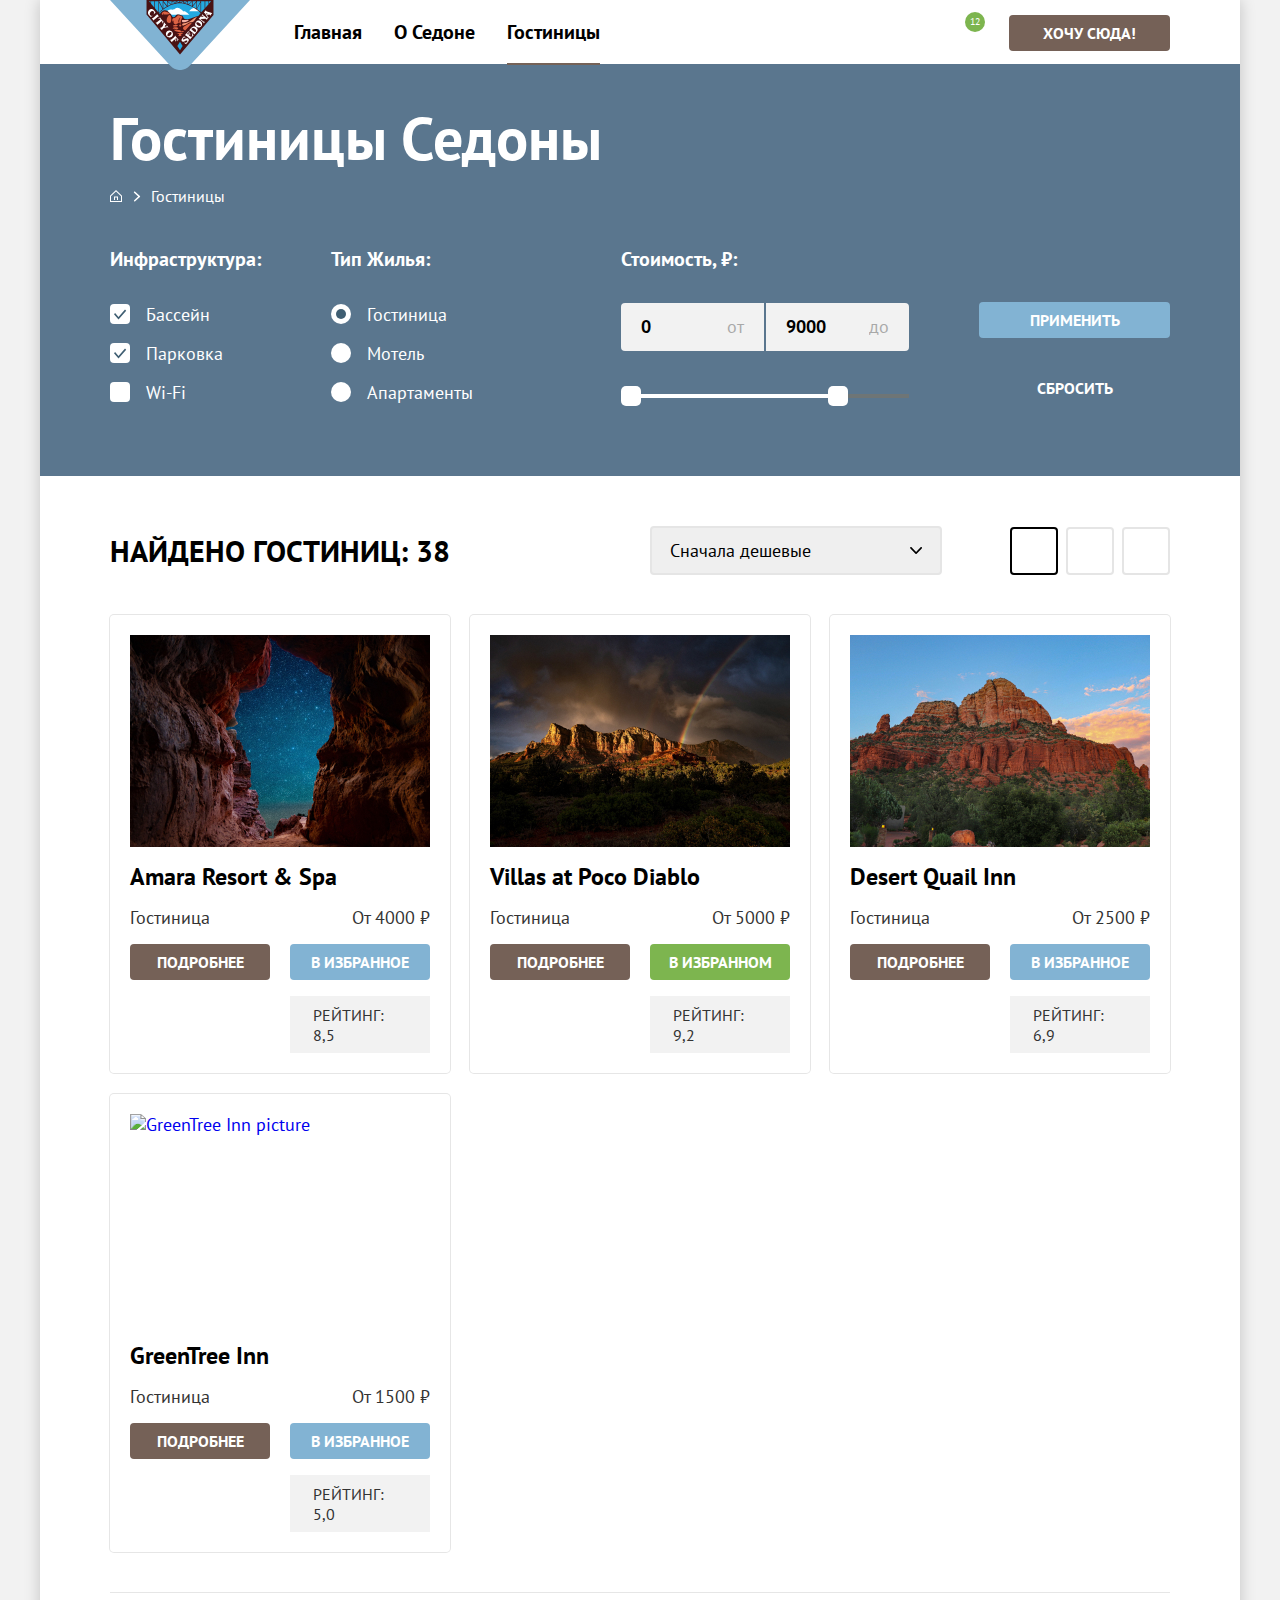
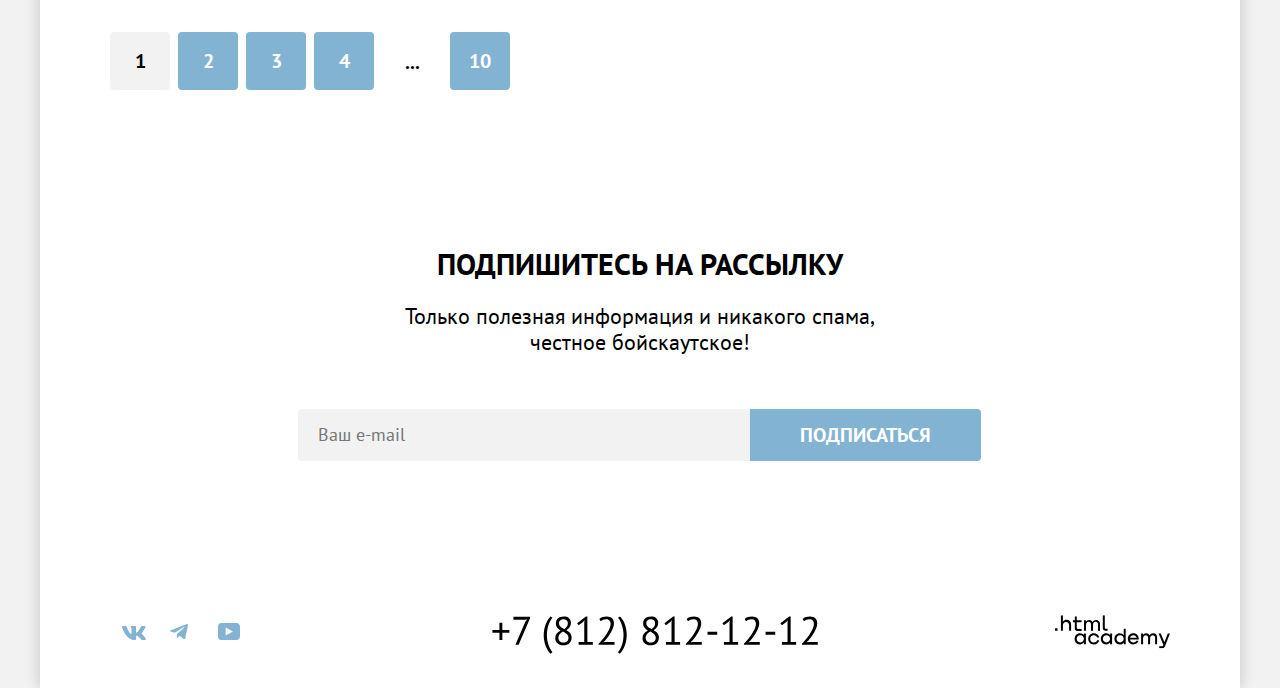
==== commit 7cc8e1ed: "Подготовил проект для автопроверки" ====
--- a/catalog.html
+++ b/catalog.html
@@ -56,12 +56,11 @@
                   <span class="visually-hidden">На главную страницу</span>
                 </a>
               </li>
-              <li class="breadcrumbs-item" aria-current="page">
-                <a class="breadcrumbs-link">
+              <li class="breadcrumbs-item">
+                <a class="breadcrumbs-link" href="#" aria-current="page">
                   Гостиницы
                 </a>
               </li>
-
             </ol>
           </section>
           <section class="hotel-filter" data-test="filter">
@@ -71,20 +70,32 @@
                 <ul class="catalog-filter-list">
                   <li class="catalog-filter-item">
                     <label class="controls" for="pool">
-                      <input class="control-input" type="checkbox" name="pool" id="pool" checked>
-                      Бассейн
+                      <input class="control-input control-checkbox visually-hidden" type="checkbox" name="pool"
+                        id="pool" checked>
+                      <span class="control-mark control-mark-checkbox"></span>
+                      <span class="control-label">
+                        Бассейн
+                      </span>
                     </label>
                   </li>
                   <li class="catalog-filter-item">
                     <label class="controls" for="parking">
-                      <input class="control-input" type="checkbox" name="parking" id="parking" checked>
-                      Парковка
+                      <input class="control-input control-checkbox visually-hidden" type="checkbox" name="parking"
+                        id="parking" checked>
+                      <span class="control-mark control-mark-checkbox"></span>
+                      <span class="control-label">
+                        Парковка
+                      </span>
                     </label>
                   </li>
                   <li class="catalog-filter-item">
                     <label class="controls" for="wifi">
-                      <input class="control-input" type="checkbox" name="wifi" id="wifi">
-                      Wi-Fi
+                      <input class="control-input control-checkbox visually-hidden" type="checkbox" name="wifi"
+                        id="wifi">
+                      <span class="control-mark control-mark-checkbox"></span>
+                      <span class="control-label">
+                        Wi-Fi
+                      </span>
                     </label>
                   </li>
                 </ul>
@@ -94,41 +105,47 @@
                 <ul class="catalog-filter-list">
                   <li class="catalog-filter-item">
                     <label class="controls" for="hotel">
-                      <input class="control-input" type="radio" name="accomodation_type" id="hotel" value="hotel"
-                        checked>
-                      Гостиница
+                      <input class="control-input control-radio visually-hidden" type="radio" name="accomodation_type"
+                        id="hotel" value="hotel" checked>
+                      <span class="control-mark control-mark-radio"></span>
+                      <span class="control-label">
+                        Гостиница</span>
                     </label>
                   </li>
                   <li class="catalog-filter-item">
                     <label class="controls" for="motel">
-                      <input class="control-input" type="radio" name="accomodation_type" id="motel" value="motel">
-                      Мотель
+                      <input class="control-input control-radio visually-hidden" type="radio" name="accomodation_type"
+                        id="motel" value="motel">
+                      <span class="control-mark control-mark-radio"></span>
+                      <span class="control-label">
+                        Мотель
+                      </span>
                     </label>
                   </li>
                   <li class="catalog-filter-item">
                     <label class="controls" for="appartment">
-                      <input class="control-input" type="radio" name="accomodation_type" id="appartment"
-                        value="appartment">
-                      Апартаменты
+                      <input class="control-input control-radio visually-hidden" type="radio" name="accomodation_type"
+                        id="appartment" value="appartment">
+                      <span class="control-mark control-mark-radio"></span>
+                      <span class="control-label">
+                        Апартаменты
+                      </span>
                     </label>
                   </li>
                 </ul>
               </fieldset>
               <fieldset class="price-range">
                 <legend class="price-range-title catalog-filter-title">Стоимость, ₽:</legend>
-
                 <div class="range-wrapper-inputs">
-
                   <div class="price-area-input">
                     <label class="catalog-filter-label">
                       <span class="label-price-range min-label">
-                      от
+                        от
                       </span>
                       <input class="range-input range-input-min" type="number" name="min-price" value="0"
                         placeholder="0" required>
                     </label>
                   </div>
-
                   <div class="price-area-input">
                     <label class="catalog-filter-label">
                       <span class="label-price-range max-label">
@@ -138,14 +155,12 @@
                         placeholder="9000" required>
                     </label>
                   </div>
-
                 </div>
                 <div class="range">
                   <div class="range-scale">
-                    <div class="range-bar" style="left: 0; width: 226px">
-                      <button type="button" class="range-toggle toggle-min">
-                        <button type="button" class="range-toggle toggle-max"></button>
-                      </button>
+                    <div class="range-bar" style="left: 0; width: 227px">
+                      <button type="button" class="range-toggle toggle-min"></button>
+                      <button type="button" class="range-toggle toggle-max"></button>
                     </div>
                   </div>
                 </div>
@@ -189,77 +204,69 @@
                 <a class="card-link" href="#">
                   <img class="card-image" src="images/amara_resort.jpg" width="300" height="212"
                     alt="Amara Resort & Spa picture">
+                </a>
+                <a class="card-link" href="#">
                   <h3 class="card-title">Amara Resort & Spa</h3>
                 </a>
-                <!-- <div class="hotel-price-container"> -->
                 <p class="card-hotel">Гостиница</p>
                 <p class="card-price">От 4000 ₽</p>
-                <!-- </div> -->
                 <a class="card-details link-button button-decoration" href="#">Подробнее</a>
                 <button class="card-favorite blue-button button-decoration" type="button">В избранное</button>
-                <!-- <div class="star-rating-container"> -->
                 <p class="stars four-stars">
                   <span class="visually-hidden">Отель 4 звезды</span>
                 </p>
                 <span class="card-rating">Рейтинг: 8,5</span>
-                <!-- </div> -->
               </li>
               <li class="card-item">
                 <a class="card-link" href="#">
                   <img class="card-image" src="images/villas_at_poco_diablo.jpg" width="300" height="212"
                     alt="Villas at Poco Diablo picture">
+                </a>
+                <a class="card-link" href="#">
                   <h3 class="card-title">Villas at Poco Diablo</h3>
                 </a>
-                <!-- <div class="hotel-price-container"> -->
                 <p class="card-hotel">Гостиница</p>
                 <p class="card-price">От 5000 ₽</p>
-                <!-- </div> -->
                 <a class="card-details link-button button-decoration" href="#">Подробнее</a>
                 <button class="card-favorite button-decoration card-favorite-villas" type="button">В избранном</button>
-                <!-- <div class="star-rating-container"> -->
                 <p class="stars four-stars">
                   <span class="visually-hidden">Отель 4 звезды</span>
                 </p>
                 <span class="card-rating">Рейтинг: 9,2</span>
-                <!-- </div> -->
               </li>
               <li class="card-item">
                 <a class="card-link" href="#">
                   <img class="card-image" src="images/desert_quail_inn.jpg" width="300" height="212"
                     alt="Desert Quail Inn picture">
+                </a>
+                <a class="card-link" href="#">
                   <h3 class="card-title">Desert Quail Inn</h3>
                 </a>
-                <!-- <div class="hotel-price-container"> -->
                 <p class="card-hotel">Гостиница</p>
                 <p class="card-price">От 2500 ₽</p>
-                <!-- </div> -->
                 <a class="card-details link-button button-decoration" href="#">Подробнее</a>
                 <button class="card-favorite blue-button button-decoration" type="button">В избранное</button>
-                <!-- <div class="star-rating-container"> -->
                 <p class="stars three-stars">
                   <span class="visually-hidden">Отель 3 звезды</span>
                 </p>
                 <span class="card-rating">Рейтинг: 6,9</span>
-                <!-- </div> -->
               </li>
               <li class="card-item">
                 <a class="card-link" href="#">
                   <img class="card-image" src="images/green_tree_inn.jpg" width="300" height="212"
                     alt="GreenTree Inn picture">
+                </a>
+                <a class="card-link" href="#">
                   <h3 class="card-title">GreenTree Inn</h3>
                 </a>
-                <!-- <div class="hotel-price-container"> -->
                 <p class="card-hotel">Гостиница</p>
                 <p class="card-price">От 1500 ₽</p>
-                <!-- </div> -->
                 <a class="card-details link-button button-decoration" href="#">Подробнее</a>
                 <button class="card-favorite blue-button button-decoration" type="button">В избранное</button>
-                <!-- <div class="star-rating-container"> -->
                 <p class="stars two-stars">
                   <span class="visually-hidden">Отель 2 звезды</span>
                 </p>
                 <span class="card-rating">Рейтинг: 5,0</span>
-                <!-- </div> -->
               </li>
             </ul>
             <ul class="pagination">
@@ -344,7 +351,6 @@
                 d="M0.404688 13.8964H7.44469V6.65645H10.3247V13.8964H17.3647V16.7764H10.3247V23.9764H7.44469V16.7764H0.404688V13.8964ZM23.4 28.8564L33.44 5.41644L35.2 3.45644L32.84 3.81644H21.44V0.856443H38.16V1.93644L26.64 28.8564H23.4ZM58.3925 37.6564C57.1658 36.3764 56.1258 34.9631 55.2725 33.4164C54.4192 31.8964 53.7258 30.3364 53.1925 28.7364C52.6858 27.1098 52.3125 25.4831 52.0725 23.8564C51.8325 22.2031 51.7125 20.6298 51.7125 19.1364C51.7125 17.6698 51.8325 16.1231 52.0725 14.4964C52.3125 12.8698 52.6992 11.2431 53.2325 9.61644C53.7658 7.96311 54.4592 6.34978 55.3125 4.77644C56.1925 3.20311 57.2592 1.73644 58.5125 0.376445L60.4325 1.77644C59.3658 3.13644 58.4725 4.54978 57.7525 6.01644C57.0592 7.45644 56.4992 8.92311 56.0725 10.4164C55.6458 11.9098 55.3392 13.4031 55.1525 14.8964C54.9925 16.3631 54.9125 17.7764 54.9125 19.1364C54.9125 20.4164 55.0058 21.8164 55.1925 23.3364C55.4058 24.8298 55.7258 26.3364 56.1525 27.8564C56.6058 29.3498 57.1792 30.8164 57.8725 32.2564C58.5925 33.6964 59.4458 35.0031 60.4325 36.1764L58.3925 37.6564ZM63.2434 22.1764C63.2434 20.4964 63.6834 19.0431 64.5634 17.8164C65.4434 16.5631 66.8168 15.4298 68.6834 14.4164C68.0168 14.0164 67.3901 13.6031 66.8034 13.1764C66.2434 12.7231 65.7368 12.2164 65.2834 11.6564C64.8568 11.0964 64.5101 10.4698 64.2434 9.77644C64.0034 9.08311 63.8834 8.28311 63.8834 7.37645C63.8834 6.33644 64.0568 5.38978 64.4034 4.53644C64.7768 3.68311 65.2968 2.94978 65.9634 2.33644C66.6568 1.72311 67.4701 1.24311 68.4034 0.896443C69.3634 0.549778 70.4434 0.376445 71.6434 0.376445C72.7634 0.376445 73.7768 0.536444 74.6834 0.856443C75.5901 1.17644 76.3501 1.61644 76.9634 2.17644C77.6034 2.73644 78.0968 3.40311 78.4434 4.17644C78.7901 4.94978 78.9634 5.80311 78.9634 6.73644C78.9634 8.25644 78.6168 9.60311 77.9234 10.7764C77.2301 11.9231 76.0834 13.0564 74.4834 14.1764C75.1768 14.5764 75.8301 15.0164 76.4434 15.4964C77.0834 15.9764 77.6301 16.5098 78.0834 17.0964C78.5634 17.6831 78.9368 18.3498 79.2034 19.0964C79.4701 19.8164 79.6034 20.6431 79.6034 21.5764C79.6034 22.7231 79.4168 23.7764 79.0434 24.7364C78.6701 25.6698 78.1234 26.4831 77.4034 27.1764C76.6834 27.8431 75.8034 28.3764 74.7634 28.7764C73.7234 29.1498 72.5368 29.3364 71.2034 29.3364C69.9234 29.3364 68.7901 29.1498 67.8034 28.7764C66.8168 28.4031 65.9768 27.8964 65.2834 27.2564C64.6168 26.6164 64.1101 25.8698 63.7634 25.0164C63.4168 24.1364 63.2434 23.1898 63.2434 22.1764ZM76.4834 21.7764C76.4834 20.9764 76.3234 20.2831 76.0034 19.6964C75.6834 19.0831 75.2568 18.5364 74.7234 18.0564C74.2168 17.5498 73.6301 17.0964 72.9634 16.6964C72.2968 16.2964 71.6034 15.9098 70.8834 15.5364C69.2568 16.4431 68.0968 17.4564 67.4034 18.5764C66.7101 19.6964 66.3634 20.7631 66.3634 21.7764C66.3634 22.4164 66.4701 23.0298 66.6834 23.6164C66.8968 24.2031 67.2168 24.7098 67.6434 25.1364C68.0701 25.5631 68.5901 25.9098 69.2034 26.1764C69.8434 26.4164 70.5768 26.5364 71.4034 26.5364C72.0701 26.5364 72.7101 26.4431 73.3234 26.2564C73.9368 26.0431 74.4701 25.7498 74.9234 25.3764C75.4034 24.9764 75.7768 24.4831 76.0434 23.8964C76.3368 23.2831 76.4834 22.5764 76.4834 21.7764ZM67.0034 7.29644C67.0034 8.04311 67.1501 8.70978 67.4434 9.29644C67.7368 9.85644 68.1234 10.3631 68.6034 10.8164C69.1101 11.2698 69.6834 11.6964 70.3234 12.0964C70.9634 12.4698 71.6301 12.8298 72.3234 13.1764C73.5234 12.2431 74.4034 11.3231 74.9634 10.4164C75.5501 9.50978 75.8434 8.50978 75.8434 7.41644C75.8434 6.05644 75.4168 5.01644 74.5634 4.29644C73.7368 3.54978 72.7368 3.17644 71.5634 3.17644C70.8434 3.17644 70.2034 3.29644 69.6434 3.53644C69.0834 3.77644 68.6034 4.08311 68.2034 4.45644C67.8034 4.82978 67.4968 5.26978 67.2834 5.77644C67.0968 6.25644 67.0034 6.76311 67.0034 7.29644ZM86.6403 25.8964H92.2403V6.53644L92.6403 4.17644L91.0403 6.05644L86.6403 9.21644L85.1203 7.17644L93.9203 0.376445H95.3603V25.8964H100.84V28.8564H86.6403V25.8964ZM121.957 7.21644C121.957 8.62978 121.691 10.0831 121.157 11.5764C120.651 13.0431 119.971 14.5231 119.117 16.0164C118.291 17.5098 117.357 18.9764 116.317 20.4164C115.277 21.8298 114.237 23.1764 113.197 24.4564L111.237 26.1764V26.3364L113.797 25.8964H122.517V28.8564H106.597V27.6964C107.184 27.0831 107.891 26.3231 108.717 25.4164C109.544 24.5098 110.397 23.5098 111.277 22.4164C112.184 21.2964 113.064 20.1231 113.917 18.8964C114.797 17.6431 115.584 16.3764 116.277 15.0964C116.997 13.8164 117.571 12.5498 117.997 11.2964C118.424 10.0431 118.637 8.85644 118.637 7.73645C118.637 6.42978 118.264 5.34978 117.517 4.49644C116.771 3.61644 115.637 3.17644 114.117 3.17644C113.104 3.17644 112.117 3.38978 111.157 3.81644C110.197 4.21644 109.371 4.68311 108.677 5.21644L107.357 2.93645C108.291 2.13644 109.397 1.50978 110.677 1.05644C111.957 0.603111 113.331 0.376445 114.797 0.376445C115.944 0.376445 116.957 0.549778 117.837 0.896443C118.717 1.21644 119.464 1.68311 120.077 2.29644C120.691 2.90978 121.157 3.64311 121.477 4.49644C121.797 5.32311 121.957 6.22978 121.957 7.21644ZM128.034 0.376445C129.261 1.65644 130.301 3.06978 131.154 4.61645C132.007 6.13644 132.687 7.70978 133.194 9.33644C133.727 10.9364 134.114 12.5631 134.354 14.2164C134.594 15.8431 134.714 17.4031 134.714 18.8964C134.714 20.3631 134.594 21.9098 134.354 23.5364C134.114 25.1631 133.727 26.8031 133.194 28.4564C132.661 30.0831 131.954 31.6831 131.074 33.2564C130.221 34.8298 129.167 36.2964 127.914 37.6564L125.994 36.2564C127.061 34.8964 127.954 33.4831 128.674 32.0164C129.394 30.5498 129.954 29.0698 130.354 27.5764C130.781 26.0831 131.074 24.6031 131.234 23.1364C131.421 21.6698 131.514 20.2564 131.514 18.8964C131.514 17.6164 131.407 16.2298 131.194 14.7364C130.981 13.2431 130.647 11.7364 130.194 10.2164C129.767 8.69644 129.207 7.21644 128.514 5.77644C127.821 4.33644 126.981 3.02978 125.994 1.85644L128.034 0.376445ZM150.509 22.1764C150.509 20.4964 150.949 19.0431 151.829 17.8164C152.709 16.5631 154.082 15.4298 155.949 14.4164C155.282 14.0164 154.656 13.6031 154.069 13.1764C153.509 12.7231 153.002 12.2164 152.549 11.6564C152.122 11.0964 151.776 10.4698 151.509 9.77644C151.269 9.08311 151.149 8.28311 151.149 7.37645C151.149 6.33644 151.322 5.38978 151.669 4.53644C152.042 3.68311 152.562 2.94978 153.229 2.33644C153.922 1.72311 154.736 1.24311 155.669 0.896443C156.629 0.549778 157.709 0.376445 158.909 0.376445C160.029 0.376445 161.042 0.536444 161.949 0.856443C162.856 1.17644 163.616 1.61644 164.229 2.17644C164.869 2.73644 165.362 3.40311 165.709 4.17644C166.056 4.94978 166.229 5.80311 166.229 6.73644C166.229 8.25644 165.882 9.60311 165.189 10.7764C164.496 11.9231 163.349 13.0564 161.749 14.1764C162.442 14.5764 163.096 15.0164 163.709 15.4964C164.349 15.9764 164.896 16.5098 165.349 17.0964C165.829 17.6831 166.202 18.3498 166.469 19.0964C166.736 19.8164 166.869 20.6431 166.869 21.5764C166.869 22.7231 166.682 23.7764 166.309 24.7364C165.936 25.6698 165.389 26.4831 164.669 27.1764C163.949 27.8431 163.069 28.3764 162.029 28.7764C160.989 29.1498 159.802 29.3364 158.469 29.3364C157.189 29.3364 156.056 29.1498 155.069 28.7764C154.082 28.4031 153.242 27.8964 152.549 27.2564C151.882 26.6164 151.376 25.8698 151.029 25.0164C150.682 24.1364 150.509 23.1898 150.509 22.1764ZM163.749 21.7764C163.749 20.9764 163.589 20.2831 163.269 19.6964C162.949 19.0831 162.522 18.5364 161.989 18.0564C161.482 17.5498 160.896 17.0964 160.229 16.6964C159.562 16.2964 158.869 15.9098 158.149 15.5364C156.522 16.4431 155.362 17.4564 154.669 18.5764C153.976 19.6964 153.629 20.7631 153.629 21.7764C153.629 22.4164 153.736 23.0298 153.949 23.6164C154.162 24.2031 154.482 24.7098 154.909 25.1364C155.336 25.5631 155.856 25.9098 156.469 26.1764C157.109 26.4164 157.842 26.5364 158.669 26.5364C159.336 26.5364 159.976 26.4431 160.589 26.2564C161.202 26.0431 161.736 25.7498 162.189 25.3764C162.669 24.9764 163.042 24.4831 163.309 23.8964C163.602 23.2831 163.749 22.5764 163.749 21.7764ZM154.269 7.29644C154.269 8.04311 154.416 8.70978 154.709 9.29644C155.002 9.85644 155.389 10.3631 155.869 10.8164C156.376 11.2698 156.949 11.6964 157.589 12.0964C158.229 12.4698 158.896 12.8298 159.589 13.1764C160.789 12.2431 161.669 11.3231 162.229 10.4164C162.816 9.50978 163.109 8.50978 163.109 7.41644C163.109 6.05644 162.682 5.01644 161.829 4.29644C161.002 3.54978 160.002 3.17644 158.829 3.17644C158.109 3.17644 157.469 3.29644 156.909 3.53644C156.349 3.77644 155.869 4.08311 155.469 4.45644C155.069 4.82978 154.762 5.26978 154.549 5.77644C154.362 6.25644 154.269 6.76311 154.269 7.29644ZM173.906 25.8964H179.506V6.53644L179.906 4.17644L178.306 6.05644L173.906 9.21644L172.386 7.17644L181.186 0.376445H182.626V25.8964H188.106V28.8564H173.906V25.8964ZM209.223 7.21644C209.223 8.62978 208.956 10.0831 208.423 11.5764C207.916 13.0431 207.236 14.5231 206.383 16.0164C205.556 17.5098 204.623 18.9764 203.583 20.4164C202.543 21.8298 201.503 23.1764 200.463 24.4564L198.503 26.1764V26.3364L201.063 25.8964H209.783V28.8564H193.863V27.6964C194.449 27.0831 195.156 26.3231 195.983 25.4164C196.809 24.5098 197.663 23.5098 198.543 22.4164C199.449 21.2964 200.329 20.1231 201.183 18.8964C202.063 17.6431 202.849 16.3764 203.543 15.0964C204.263 13.8164 204.836 12.5498 205.263 11.2964C205.689 10.0431 205.903 8.85644 205.903 7.73645C205.903 6.42978 205.529 5.34978 204.783 4.49644C204.036 3.61644 202.903 3.17644 201.383 3.17644C200.369 3.17644 199.383 3.38978 198.423 3.81644C197.463 4.21644 196.636 4.68311 195.943 5.21644L194.623 2.93645C195.556 2.13644 196.663 1.50978 197.943 1.05644C199.223 0.603111 200.596 0.376445 202.063 0.376445C203.209 0.376445 204.223 0.549778 205.103 0.896443C205.983 1.21644 206.729 1.68311 207.343 2.29644C207.956 2.90978 208.423 3.64311 208.743 4.49644C209.063 5.32311 209.223 6.22978 209.223 7.21644ZM215.54 15.8564H225.22V18.8164H215.54V15.8564ZM231.914 25.8964H237.514V6.53644L237.914 4.17644L236.314 6.05644L231.914 9.21644L230.394 7.17644L239.194 0.376445H240.634V25.8964H246.114V28.8564H231.914V25.8964ZM267.231 7.21644C267.231 8.62978 266.964 10.0831 266.431 11.5764C265.924 13.0431 265.244 14.5231 264.391 16.0164C263.564 17.5098 262.631 18.9764 261.591 20.4164C260.551 21.8298 259.511 23.1764 258.471 24.4564L256.511 26.1764V26.3364L259.071 25.8964H267.791V28.8564H251.871V27.6964C252.457 27.0831 253.164 26.3231 253.991 25.4164C254.817 24.5098 255.671 23.5098 256.551 22.4164C257.457 21.2964 258.337 20.1231 259.191 18.8964C260.071 17.6431 260.857 16.3764 261.551 15.0964C262.271 13.8164 262.844 12.5498 263.271 11.2964C263.697 10.0431 263.911 8.85644 263.911 7.73645C263.911 6.42978 263.537 5.34978 262.791 4.49644C262.044 3.61644 260.911 3.17644 259.391 3.17644C258.377 3.17644 257.391 3.38978 256.431 3.81644C255.471 4.21644 254.644 4.68311 253.951 5.21644L252.631 2.93645C253.564 2.13644 254.671 1.50978 255.951 1.05644C257.231 0.603111 258.604 0.376445 260.071 0.376445C261.217 0.376445 262.231 0.549778 263.111 0.896443C263.991 1.21644 264.737 1.68311 265.351 2.29644C265.964 2.90978 266.431 3.64311 266.751 4.49644C267.071 5.32311 267.231 6.22978 267.231 7.21644ZM273.548 15.8564H283.228V18.8164H273.548V15.8564ZM289.922 25.8964H295.522V6.53644L295.922 4.17644L294.322 6.05644L289.922 9.21644L288.402 7.17644L297.202 0.376445H298.642V25.8964H304.122V28.8564H289.922V25.8964ZM325.238 7.21644C325.238 8.62978 324.972 10.0831 324.438 11.5764C323.932 13.0431 323.252 14.5231 322.398 16.0164C321.572 17.5098 320.638 18.9764 319.598 20.4164C318.558 21.8298 317.518 23.1764 316.478 24.4564L314.518 26.1764V26.3364L317.078 25.8964H325.798V28.8564H309.878V27.6964C310.465 27.0831 311.172 26.3231 311.998 25.4164C312.825 24.5098 313.678 23.5098 314.558 22.4164C315.465 21.2964 316.345 20.1231 317.198 18.8964C318.078 17.6431 318.865 16.3764 319.558 15.0964C320.278 13.8164 320.852 12.5498 321.278 11.2964C321.705 10.0431 321.918 8.85644 321.918 7.73645C321.918 6.42978 321.545 5.34978 320.798 4.49644C320.052 3.61644 318.918 3.17644 317.398 3.17644C316.385 3.17644 315.398 3.38978 314.438 3.81644C313.478 4.21644 312.652 4.68311 311.958 5.21644L310.638 2.93645C311.572 2.13644 312.678 1.50978 313.958 1.05644C315.238 0.603111 316.612 0.376445 318.078 0.376445C319.225 0.376445 320.238 0.549778 321.118 0.896443C321.998 1.21644 322.745 1.68311 323.358 2.29644C323.972 2.90978 324.438 3.64311 324.758 4.49644C325.078 5.32311 325.238 6.22978 325.238 7.21644Z"
                 fill="black" />
             </svg>
-
             <span class="visually-hidden">+7 (812) 812-12-12</span>
           </a>
           <a class="author-logo footer-contacts" href="https://htmlacademy.ru">
@@ -394,8 +400,8 @@
             </svg>
             <span class="visually-hidden">Логотип HTML академии</span>
           </a>
+        </div>
       </footer>
-    </div>
     </div>
   </body>
 
--- a/styles/styles.css
+++ b/styles/styles.css
@@ -1,3 +1,10 @@
+/*
+* Prefixed by https://autoprefixer.github.io
+* PostCSS: v8.4.14,
+* Autoprefixer: v10.4.7
+* Browsers: last 4 version
+*/
+
 @font-face {
   font-family: "PT Sans";
   font-style: normal;
@@ -20,28 +27,36 @@
 
 body {
   margin: 0;
-  display: flex;
-  flex-direction: column;
+  display: -webkit-box;
+  display: -ms-flexbox;
+  display: flex;
+  -webkit-box-orient: vertical;
+  -webkit-box-direction: normal;
+      -ms-flex-direction: column;
+          flex-direction: column;
   min-height: 100%;
   font-family: "PT Sans", sans-serif;
   font-size: 18px;
   line-height: 21px;
   color: #333333;
   background: #F2F2F2;
-  box-sizing: border-box;
+  -webkit-box-sizing: border-box;
+          box-sizing: border-box;
 }
 
 img {
   max-width: 100%;
   height: auto;
-  object-fit: contain;
+  -o-object-fit: contain;
+     object-fit: contain;
 }
 
 .wrapper {
   margin: 0 auto;
   width: 1200px;
   background-color: #ffffff;
-  box-shadow: 0 0 15px 0 rgba(0, 0, 0, 0.2);
+  -webkit-box-shadow: 0 0 15px 0 rgba(0, 0, 0, 0.2);
+          box-shadow: 0 0 15px 0 rgba(0, 0, 0, 0.2);
 }
 
 /* Navigation section */
@@ -80,11 +95,14 @@
 
 .navigation-link-selected {
   text-decoration: underline;
-  text-decoration-color: #756257;
+  -webkit-text-decoration-color: #756257;
+          text-decoration-color: #756257;
   text-underline-offset: 24px;
 }
 
 .navigation {
+  display: -webkit-box;
+  display: -ms-flexbox;
   display: flex;
   position: relative;
   width: 1060px;
@@ -100,8 +118,11 @@
 }
 
 .navigation-list {
-  display: flex;
-  flex-wrap: wrap;
+  display: -webkit-box;
+  display: -ms-flexbox;
+  display: flex;
+  -ms-flex-wrap: wrap;
+      flex-wrap: wrap;
   list-style: none;
   padding: 0;
   margin: 0;
@@ -109,9 +130,14 @@
 }
 
 .navigation-user {
-  display: flex;
-  flex-wrap: wrap;
-  align-items: center;
+  display: -webkit-box;
+  display: -ms-flexbox;
+  display: flex;
+  -ms-flex-wrap: wrap;
+      flex-wrap: wrap;
+  -webkit-box-align: center;
+      -ms-flex-align: center;
+          align-items: center;
   margin: 0;
   padding: 0;
   max-width: 296px;
@@ -187,11 +213,11 @@
   padding: 0;
 
   white-space: nowrap;
-  clip-path: inset(100%);
+  -webkit-clip-path: inset(100%);
+          clip-path: inset(100%);
   clip: rect(0 0 0 0);
   overflow: hidden;
 }
-
 
 .link-button {
   text-align: center;
@@ -222,7 +248,9 @@
 
 /* main content */
 .main-container {
-  flex-grow: 1;
+  -webkit-box-flex: 1;
+      -ms-flex-positive: 1;
+          flex-grow: 1;
 }
 
 /* hero section */
@@ -302,7 +330,8 @@
 
 .advantages-item-image {
   display: block;
-  object-fit: cover;
+  -o-object-fit: cover;
+     object-fit: cover;
   height: 100%;
 }
 
@@ -311,17 +340,21 @@
   margin: 0 auto;
 }
 
-
 /* advantages item decoration */
 .advantages-list {
-  display: flex;
-  flex-wrap: wrap;
+  display: -webkit-box;
+  display: -ms-flexbox;
+  display: flex;
+  -ms-flex-wrap: wrap;
+      flex-wrap: wrap;
   padding: 0;
   margin: 0;
   list-style: none;
 }
 
 .advantages-item {
+  display: -webkit-box;
+  display: -ms-flexbox;
   display: flex;
 }
 
@@ -330,18 +363,25 @@
 }
 
 .real-town {
-  display: flex;
-  flex-wrap: wrap;
+  display: -webkit-box;
+  display: -ms-flexbox;
+  display: flex;
+  -ms-flex-wrap: wrap;
+      flex-wrap: wrap;
   padding: 102px 85px;
   color: #ffffff;
   background: #82B3D3;
 }
 
 .advantages-sub-item {
-  display: flex;
-  flex-wrap: wrap;
+  display: -webkit-box;
+  display: -ms-flexbox;
+  display: flex;
+  -ms-flex-wrap: wrap;
+      flex-wrap: wrap;
   width: 400px;
-  box-sizing: border-box;
+  -webkit-box-sizing: border-box;
+          box-sizing: border-box;
   padding: 112px 85px;
   list-style: none;
 }
@@ -364,9 +404,14 @@
 }
 
 .devils-bridge {
-  display: flex;
-  flex-wrap: wrap;
-  order: 1;
+  display: -webkit-box;
+  display: -ms-flexbox;
+  display: flex;
+  -ms-flex-wrap: wrap;
+      flex-wrap: wrap;
+  -webkit-box-ordinal-group: 2;
+      -ms-flex-order: 1;
+          order: 1;
   padding: 102px 85px;
   color: #ffffff;
   background: #82B3D3;
@@ -384,18 +429,25 @@
 
 /* experience item description */
 .experience-list {
-  display: flex;
-  flex-wrap: wrap;
+  display: -webkit-box;
+  display: -ms-flexbox;
+  display: flex;
+  -ms-flex-wrap: wrap;
+      flex-wrap: wrap;
   margin: 0;
   padding: 0;
   list-style: none;
 }
 
 .experience-item {
-  display: flex;
-  flex-wrap: wrap;
+  display: -webkit-box;
+  display: -ms-flexbox;
+  display: flex;
+  -ms-flex-wrap: wrap;
+      flex-wrap: wrap;
   width: 400px;
-  box-sizing: border-box;
+  -webkit-box-sizing: border-box;
+          box-sizing: border-box;
   background: rgba(131, 179, 211, 0.12);
   padding: 183px 85px 81px;
   background-repeat: no-repeat;
@@ -439,7 +491,8 @@
   display: block;
   max-width: 376px;
   margin: 0 auto;
-  box-sizing: border-box;
+  -webkit-box-sizing: border-box;
+          box-sizing: border-box;
   text-align: center;
   background: #756157;
   padding: 8px 50px;
@@ -457,7 +510,6 @@
   margin: 0 auto;
   padding-top: 96px;
   padding-bottom: 104px;
-
 }
 
 .subscribe {
@@ -474,7 +526,7 @@
   line-height: 36px;
   text-transform: uppercase;
   margin: 0;
-  margin-bottom: 20px;
+  margin-bottom: 21px;
 }
 
 .subscribe-description {
@@ -486,7 +538,8 @@
 
 /* email-field decoration */
 .email {
-  box-sizing: border-box;
+  -webkit-box-sizing: border-box;
+          box-sizing: border-box;
   width: 452px;
   background-color: #F2F2F2;
   padding: 14px 20px;
@@ -499,11 +552,13 @@
   border-bottom-left-radius: 4px;
 }
 
-.email:hover,
+.email:hover {
+  background-color: #E6E6E6;
+}
+
 .email:focus {
-  background-color: #E6E6E6;
-}
-
+  outline: 3px solid #83B3D3;
+}
 
 /* Стилизация кнопок "Подписаться" и "Применить" */
 .subscribe-button {
@@ -563,6 +618,8 @@
 }
 
 .subscribe-form {
+  display: -webkit-box;
+  display: -ms-flexbox;
   display: flex;
   margin: 0;
   padding: 0;
@@ -572,50 +629,53 @@
 .footer-container {
   margin: 0 auto;
   width: 1060px;
-  padding-top: 40px;
+  padding-top: 44px;
   padding-bottom: 30px;
-  display: flex;
-  justify-content: space-between;
-  align-items: baseline;
+  display: -webkit-box;
+  display: -ms-flexbox;
+  display: flex;
+  -webkit-box-pack: justify;
+      -ms-flex-pack: justify;
+          justify-content: space-between;
+  -webkit-box-align: center;
+      -ms-flex-align: center;
+          align-items: center;
 }
 
 .social-list {
-  display: flex;
-  flex-wrap: wrap;
+  display: -webkit-box;
+  display: -ms-flexbox;
+  display: flex;
+  -ms-flex-wrap: wrap;
+      flex-wrap: wrap;
   min-width: 142px;
-  align-items: center;
+  -webkit-box-align: center;
+      -ms-flex-align: center;
+          align-items: center;
   padding: 0;
   margin: 0;
   list-style: none;
-
+}
+
+.phone-number {
+  margin-top: 7px;
 }
 
 
 /* Social networks */
-
 .social-link {
   position: relative;
   text-decoration: none;
   display: block;
-  box-sizing: border-box;
+  -webkit-box-sizing: border-box;
+          box-sizing: border-box;
   min-width: 48px;
   min-height: 40px;
   padding: 12px;
-
 }
 
 .social-item {
   position: relative;
-}
-
-.social-icon {
-  position: absolute;
-  top: 0;
-  right: 0;
-  bottom: 0;
-  left: 0;
-  margin: 0 auto;
-  fill: #83B3D3;
 }
 
 .social-link:hover path,
@@ -662,13 +722,16 @@
 .breadcrumbs-list {
   margin: 0;
   margin-bottom: 40px;
-  display: flex;
-  flex-wrap: wrap;
+  display: -webkit-box;
+  display: -ms-flexbox;
+  display: flex;
+  -ms-flex-wrap: wrap;
+      flex-wrap: wrap;
   padding: 0;
-  gap: 11px;
-  align-items: center;
+  -webkit-box-align: center;
+      -ms-flex-align: center;
+          align-items: center;
   list-style: none;
-  position: relative;
 }
 
 .breadcrumbs-home {
@@ -681,7 +744,14 @@
 }
 
 .breadcrumbs-item {
-  margin-right: 28px;
+  margin-right: 29px;
+  position: relative;
+}
+
+.breadcrumbs-link {
+  font-size: 16px;
+  color: #ffffff;
+  text-decoration: none;
 }
 
 
@@ -689,10 +759,6 @@
   opacity: 0.6;
 }
 
-.breadcrumbs-link:focus {
-  color: #FFFFFF;
-}
-
 .breadcrumbs-link:active {
   opacity: 0.3;
 }
@@ -701,7 +767,6 @@
   visibility: hidden;
 }
 
-/* Не работает!!! ПЕРЕСМОТРЕТЬ КАСТ */
 .breadcrumbs-item::after {
   position: absolute;
   content: "";
@@ -709,19 +774,22 @@
   background-repeat: no-repeat;
   background-position: center;
   background-size: contain;
-
   margin-right: 10px;
-  top: 2px;
-  left: 30px;
+  top: 1px;
+  left: -18px;
   width: 8px;
   height: 20px;
 }
 
-
 .breadcrumbs-list {
-  display: flex;
-  flex-wrap: wrap;
-  align-items: center;
+  display: -webkit-box;
+  display: -ms-flexbox;
+  display: flex;
+  -ms-flex-wrap: wrap;
+      flex-wrap: wrap;
+  -webkit-box-align: center;
+      -ms-flex-align: center;
+          align-items: center;
   list-style: none;
   padding: 0;
 }
@@ -732,19 +800,27 @@
 }
 
 .catalog-filter {
-  display: flex;
-  flex-wrap: wrap;
+  display: -webkit-box;
+  display: -ms-flexbox;
+  display: flex;
+  -ms-flex-wrap: wrap;
+      flex-wrap: wrap;
   width: 1060px;
   margin: 0 auto;
 }
 
 .catalog-filter-group {
+  margin: 0;
   padding: 0;
   margin-right: 70px;
   min-width: 150px;
   border: none;
 }
 
+.catalog-filter-label {
+  position: relative;
+}
+
 .price-range {
   margin: 0;
   padding: 0;
@@ -754,14 +830,22 @@
 }
 
 .price-buttons {
-  display: flex;
-  flex-direction: column;
+  display: -webkit-box;
+  display: -ms-flexbox;
+  display: flex;
+  -webkit-box-orient: vertical;
+  -webkit-box-direction: normal;
+      -ms-flex-direction: column;
+          flex-direction: column;
   margin-left: auto;
-  justify-content: space-around;
+  width: 191px;
+  gap: 32px;
+  margin-top: 55px;
 }
 
 
 .catalog-filter-title {
+  padding: 0;
   margin-bottom: 32px;
   font-size: 20px;
   line-height: 24px;
@@ -777,6 +861,9 @@
 
 .catalog-filter-item {
   margin-bottom: 16px;
+  font-size: 18px;
+  line-height: 23px;
+  color: #FFFFFF;
 }
 
 .catalog-filter-item:last-child {
@@ -784,48 +871,110 @@
 }
 
 .controls {
-  font-size: 18px;
-  line-height: 23px;
+  display: block;
+  position: relative;
+  padding-left: 36px;
+  cursor: pointer;
+}
+
+.controls:hover {
+  opacity: 0.6;
+}
+
+.controls:active {
+  opacity: 0.3;
+}
+
+.control-input:focus + .control-mark {
+  outline: 3px solid #83b3d3;
+}
+
+.controls:has(.control-input:disabled) {
+  opacity: 0.3;
+  cursor: default;
+}
+
+.control-mark {
+  position: absolute;
+  top: 1px;
+  left: 0;
+  width: 20px;
+  height: 20px;
+  background-color: #FFFFFF;
+}
+
+.control-checkbox:checked + .control-mark::before {
+  position: absolute;
+  content: "";
+  width: 20px;
+  height: 20px;
+  background-image: url('../images/tick-mark.svg');
+  background-repeat: no-repeat;
+  background-position: center;
+}
+
+.control-mark-checkbox {
+  border-radius: 4px;
+}
+
+.control-mark-radio {
+  border-radius: 50%;
+}
+
+.control-radio:checked + .control-mark::before {
+  position: absolute;
+  content: "";
+  top: 5px;
+  left: 5px;
+  width: 10px;
+  height: 10px;
+  background-color: #3f5e72;
+  border-radius: 50%;
 }
 
 .catalog-content-title {
   position: relative;
-  display: flex;
-  align-items: center;
+  display: -webkit-box;
+  display: -ms-flexbox;
+  display: flex;
+  -webkit-box-align: center;
+      -ms-flex-align: center;
+          align-items: center;
   margin-bottom: 40px;
 }
 
 .range-wrapper-inputs {
+  display: -ms-grid;
   display: grid;
+  -ms-grid-columns: 1fr 2px 1fr;
   grid-template-columns: repeat(2, 1fr);
-  column-gap: 2px;
-  margin-bottom: 48px;
+  -webkit-column-gap: 2px;
+     -moz-column-gap: 2px;
+          column-gap: 2px;
+  margin-bottom: 43px;
 }
 
 .label-price-range {
-  padding-top: 12px;
+  right: 20px;
   position: absolute;
   font-family: inherit;
   font-size: 18px;
   line-height: 24px;
   color: #000000;
   opacity: 0.3;
-}
-
-/* НАКАЛХОЗИЛ КАК УБРАТЬ?????? */
-.min-label {
-  padding-left: 106px;
-}
-
-.max-label {
-  padding-left: 103px;
-}
-
+  top: 50%;
+  -webkit-transform: translateY(-50%);
+      -ms-transform: translateY(-50%);
+          transform: translateY(-50%);
+}
 
 .range-input {
-  appearance: textfield;
+  -webkit-appearance: textfield;
+     -moz-appearance: textfield;
+          appearance: textfield;
   font-family: inherit;
-  box-sizing: border-box;
+  -webkit-box-sizing: border-box;
+          box-sizing: border-box;
   font-weight: 700;
   font-size: 18px;
   line-height: 24px;
@@ -834,7 +983,6 @@
   max-height: 48px;
   color: #000000;
   background-color: #f2f2f2;
-
   border: none;
   border-radius: 4px 0 0 4px;
 }
@@ -843,6 +991,7 @@
 .range-input:focus {
   background-color: #e6e6e6;
 }
+
 .range-input:focus {
   outline: 3px solid #83B3D3;
 }
@@ -854,7 +1003,8 @@
 /* Скрывает стрелочки внутри инпута с диапазоном цен */
 .range-input::-webkit-outer-spin-button,
 .range-input::-webkit-inner-spin-button {
-  appearance: none;
+  -webkit-appearance: none;
+          appearance: none;
   margin: 0;
 }
 
@@ -883,6 +1033,8 @@
 .range-toggle:hover {
   background-color: #FFFFFF;
   border: none;
+  -webkit-box-shadow: 0 4px 10px 0 rgba(0, 0, 0, 0.25);
+          box-shadow: 0 4px 10px 0 rgba(0, 0, 0, 0.25);
 }
 
 .range-toggle:focus,
@@ -891,13 +1043,19 @@
 }
 
 .toggle-min {
-  top: -8px;
+  top: 50%;
+  -webkit-transform: translateY(-50%);
+      -ms-transform: translateY(-50%);
+          transform: translateY(-50%);
   left: 0;
 }
 
 .toggle-max {
-  top: -8px;
-  left: 206px;
+  top: 50%;
+  -webkit-transform: translateY(-50%);
+      -ms-transform: translateY(-50%);
+          transform: translateY(-50%);
+  right: 0;
 }
 
 .filter-button {
@@ -942,10 +1100,13 @@
   font-weight: normal;
   border: 2px solid #E5E5E5;
   border-radius: 4px;
-  appearance: none;
+  -webkit-appearance: none;
+     -moz-appearance: none;
+          appearance: none;
   background-image: url('../images/selector-arrow.svg');
   background-repeat: no-repeat;
   background-position: right 18px center;
+  cursor: pointer;
 }
 
 .search-control:hover,
@@ -961,8 +1122,11 @@
 
 
 .preview-list {
-  display: flex;
-  flex-wrap: wrap;
+  display: -webkit-box;
+  display: -ms-flexbox;
+  display: flex;
+  -ms-flex-wrap: wrap;
+      flex-wrap: wrap;
   gap: 8px;
   min-width: 160px;
   margin: 0;
@@ -972,7 +1136,8 @@
 }
 
 .preview-item {
-  box-sizing: border-box;
+  -webkit-box-sizing: border-box;
+          box-sizing: border-box;
 }
 
 .preview-item-link {
@@ -984,7 +1149,8 @@
   border-radius: 4px;
   min-width: 48px;
   min-height: 48px;
-  box-sizing: border-box;
+  -webkit-box-sizing: border-box;
+          box-sizing: border-box;
 }
 
 .preview-item-selected {
@@ -1030,12 +1196,17 @@
 
 /* Карточки на гридах */
 .card-list {
+  display: -ms-grid;
   display: grid;
   position: relative;
+  -ms-grid-columns: 340px 20px 340px 20px 340px;
   grid-template-columns: repeat(3, 340px);
   padding: 0;
   margin: 0;
-  gap: 20px;
+  row-gap: 21px;
+  -webkit-column-gap: 20px;
+     -moz-column-gap: 20px;
+          column-gap: 20px;
   list-style: none;
   margin-bottom: 40px;
   padding-bottom: 40px;
@@ -1052,16 +1223,19 @@
 }
 
 
-
 /* Карточка на гридах */
 .card-item {
+  display: -ms-grid;
   display: grid;
+  -ms-grid-columns: 140px 20px 140px;
   grid-template-columns: repeat(2, 140px);
   margin: 0;
   gap: 16px 20px;
-  box-sizing: border-box;
+  -webkit-box-sizing: border-box;
+          box-sizing: border-box;
   width: 340px;
-  box-shadow: 0 0 0 1px #e6e6e6;
+  -webkit-box-shadow: 0 0 0 1px #e6e6e6;
+          box-shadow: 0 0 0 1px #e6e6e6;
   padding: 20px;
   border-radius: 4px;
 }
@@ -1076,7 +1250,7 @@
 
 
 .card-title {
-  margin-bottom: 0;
+  margin: 0;
   font-size: 24px;
   line-height: 28px;
   font-weight: 700;
@@ -1107,7 +1281,8 @@
 }
 
 .button-decoration {
-  box-sizing: border-box;
+  -webkit-box-sizing: border-box;
+          box-sizing: border-box;
   width: 140px;
   text-decoration: none;
   color: white;
@@ -1125,7 +1300,8 @@
   font-family: inherit;
   font-size: 16px;
   line-height: 20px;
-  box-sizing: border-box;
+  -webkit-box-sizing: border-box;
+          box-sizing: border-box;
   border-radius: 4px;
   padding: 8px 18px;
   background: #82B3D3;
@@ -1133,13 +1309,21 @@
 }
 
 .hotel-price-container {
-  display: flex;
-  justify-content: space-between;
+  display: -webkit-box;
+  display: -ms-flexbox;
+  display: flex;
+  -webkit-box-pack: justify;
+      -ms-flex-pack: justify;
+          justify-content: space-between;
 }
 
 .star-rating-container {
-  display: flex;
-  justify-content: space-between;
+  display: -webkit-box;
+  display: -ms-flexbox;
+  display: flex;
+  -webkit-box-pack: justify;
+      -ms-flex-pack: justify;
+          justify-content: space-between;
 }
 
 
@@ -1159,7 +1343,9 @@
 /* Rating stars */
 .stars {
   margin: 0;
-  align-self: center;
+  -ms-flex-item-align: center;
+      -ms-grid-row-align: center;
+      align-self: center;
   width: 140px;
   height: 17px;
 }
@@ -1189,8 +1375,12 @@
 }
 
 .pagination-link {
-  display: flex;
-  justify-content: center;
+  display: -webkit-box;
+  display: -ms-flexbox;
+  display: flex;
+  -webkit-box-pack: center;
+      -ms-flex-pack: center;
+          justify-content: center;
   text-decoration: none;
   color: #ffffff;
   background: #82B3D3;
@@ -1199,16 +1389,21 @@
   font-size: 20px;
   line-height: 36px;
   border-radius: 4px;
-  padding: 10px;
-  box-sizing: border-box;
+  padding: 11px;
+  -webkit-box-sizing: border-box;
+          box-sizing: border-box;
 }
 
 .pagination {
-  display: flex;
-  flex-wrap: wrap;
+  display: -webkit-box;
+  display: -ms-flexbox;
+  display: flex;
+  -ms-flex-wrap: wrap;
+      flex-wrap: wrap;
   padding: 0;
   gap: 8px;
   list-style: none;
+  margin-bottom: 58px;
 }
 
 .pagination-link-current {
@@ -1217,9 +1412,15 @@
 }
 
 .suspension-point {
-  display: flex;
-  justify-content: center;
-  align-items: center;
+  display: -webkit-box;
+  display: -ms-flexbox;
+  display: flex;
+  -webkit-box-pack: center;
+      -ms-flex-pack: center;
+          justify-content: center;
+  -webkit-box-align: center;
+      -ms-flex-align: center;
+          align-items: center;
   color: #000000;
   font-weight: 700;
   font-size: 20px;
@@ -1241,3 +1442,409 @@
 .catalog-email {
   background: #F2F2F2;
 }
+
+/* Модальное окно */
+.modal-container {
+  position: fixed;
+  top: 0;
+  left: 0;
+  display: -webkit-box;
+  display: -ms-flexbox;
+  display: flex;
+  width: 100%;
+  height: 100%;
+  background-color: rgba(242, 242, 242, 0.8);
+}
+
+.modal-container-close {
+  display: none;
+}
+
+.modal {
+  position: relative;
+  margin: auto;
+  padding: 64px 70px;
+  background-color: #FFFFFF;
+}
+
+.modal-auth {
+  -webkit-box-sizing: border-box;
+          box-sizing: border-box;
+  width: 717px;
+  -webkit-box-shadow: 0 25px 50px 0 #00000026;
+          box-shadow: 0 25px 50px 0 #00000026;
+  border-radius: 30px;
+}
+
+.modal-close-button {
+  position: absolute;
+  padding: 0;
+  top: 64px;
+  right: 52px;
+  width: 52px;
+  height: 52px;
+  background-color: #F2F2F2;
+  border: none;
+  border-radius: 50%;
+  background-image: url('../images/modal-close.svg');
+  background-repeat: no-repeat;
+  background-position: center;
+  cursor: pointer;
+}
+
+.modal-close-button:hover {
+  background-color: #E6E6E6;
+}
+
+.modal-close-button:focus {
+  outline: 3px solid #83B3D3;
+}
+
+.modal-close-button:active {
+  outline: none;
+  opacity: 0.3;
+}
+
+.modal-close-button:disabled {
+  opacity: 0.3;
+  pointer-events: none;
+}
+
+.modal-title {
+  margin: 0;
+  margin-bottom: 64px;
+  margin-right: auto;
+  font-size: 30px;
+  line-height: 36px;
+  text-transform: uppercase;
+  color: #000000;
+}
+
+.form-label {
+  font-size: 20px;
+  line-height: 24px;
+  font-weight: 700;
+}
+
+.hint-message {
+  font-size: 16px;
+  line-height: 21px;
+  margin-top: 4px;
+  margin-left: 157px;
+  margin-bottom: 0;
+}
+
+.warning-message {
+  color: #FF5757;
+}
+
+.input-date {
+  -webkit-box-sizing: border-box;
+          box-sizing: border-box;
+  width: 440px;
+  padding: 12px 20px;
+  margin-left: auto;
+  background-color: #F2F2F2;
+  border: none;
+  border-radius: 4px;
+  font-weight: 700;
+  font-family: inherit;
+  font-size: 18px;
+  line-height: 24px;
+}
+
+.input-date:hover {
+  background-color: #e6e6e6;
+}
+
+.input-date:focus {
+  border: none;
+  outline: 3px solid #83B3D3
+}
+
+.input-date::-webkit-input-placeholder {
+  color: rgba(0, 0, 0, 0.6);
+}
+
+.input-date::-moz-placeholder {
+  color: rgba(0, 0, 0, 0.6);
+}
+
+.input-date:-ms-input-placeholder {
+  color: rgba(0, 0, 0, 0.6);
+}
+
+.input-date::-ms-input-placeholder {
+  color: rgba(0, 0, 0, 0.6);
+}
+
+.input-date::placeholder {
+  color: rgba(0, 0, 0, 0.6);
+}
+
+.input-date:disabled {
+  opacity: 0.3;
+  pointer-events: none;
+}
+
+.date-container {
+  position: relative;
+  display: -webkit-box;
+  display: -ms-flexbox;
+  display: flex;
+  -ms-flex-wrap: wrap;
+      flex-wrap: wrap;
+  -webkit-box-align: center;
+      -ms-flex-align: center;
+          align-items: center;
+  margin-bottom: 23px;
+}
+
+.button-calendar {
+  position: absolute;
+  width: 20px;
+  height: 20px;
+  -webkit-transform: translateY(-70%);
+      -ms-transform: translateY(-70%);
+          transform: translateY(-70%);
+  right: 20px;
+  border: none;
+  opacity: 0.3;
+  background-image: url('../images/modal-calendar.svg');
+  background-repeat: no-repeat;
+  background-position: center;
+  cursor: pointer;
+}
+
+.button-calendar:hover {
+  width: 24px;
+  height: 24px;
+  background-color: #68A2CA;
+}
+
+.button-calendar:focus {
+  outline: 3px solid #83B3D3;
+}
+
+.button-calendar:active {
+  width: 24px;
+  height: 24px;
+  opacity: 0.6;
+}
+
+.guest {
+  display: -webkit-box;
+  display: -ms-flexbox;
+  display: flex;
+  -ms-flex-wrap: wrap;
+      flex-wrap: wrap;
+  row-gap: 20px;
+  -webkit-box-pack: justify;
+      -ms-flex-pack: justify;
+          justify-content: space-between;
+  margin-bottom: 48px;
+  -webkit-box-align: center;
+      -ms-flex-align: center;
+          align-items: center;
+}
+
+.guest-wrap {
+  display: -webkit-box;
+  display: -ms-flexbox;
+  display: flex;
+  gap: 45px;
+  -webkit-box-align: center;
+      -ms-flex-align: center;
+          align-items: center;
+  -webkit-box-pack: justify;
+      -ms-flex-pack: justify;
+          justify-content: space-between;
+}
+
+.count-wrapper {
+  display: -webkit-box;
+  display: -ms-flexbox;
+  display: flex;
+  -webkit-box-align: center;
+      -ms-flex-align: center;
+          align-items: center;
+  min-width: 110px;
+}
+
+.button-guest-count {
+  border: none;
+  width: 40px;
+  height: 48px;
+  background-color: #f2f2f2;
+  cursor: pointer;
+  border-radius: 4px 0 0 4px;
+}
+
+.plus-button {
+  border-radius: 0 4px 4px 0;
+}
+
+.guest-count-input {
+  -webkit-box-sizing: border-box;
+          box-sizing: border-box;
+  width: 31px;
+  height: 48px;
+  background-color: #f2f2f2;
+  font-weight: 700;
+  font-family: inherit;
+  font-size: 18px;
+  line-height: 24px;
+  text-align: center;
+  border: none;
+}
+
+.button-guest-count {
+  position: relative;
+  width: 40px;
+  height: 48px;
+  border: none;
+  background-color: #f2f2f2;
+  cursor: pointer;
+}
+
+.button-guest-count:hover::before {
+  background-color: #000000;
+}
+
+.plus-button:hover::before {
+  background-color: transparent;
+  color: #000000;
+  opacity: 1;
+}
+
+.button-guest-count:active::before {
+  opacity: 0.3;
+}
+
+.button-guest-count:disabled {
+  pointer-events: none;
+}
+
+.button-guest-count:disabled::before {
+  opacity: 0.3;
+}
+
+.button-guest-count::before {
+  position: absolute;
+  content: "";
+  width: 14px;
+  height: 2px;
+  top: 50%;
+  left: 12px;
+  background-color: rgba(117, 97, 87, 0.3);
+}
+
+.plus-button::before {
+  /* transform: rotate(90deg); */
+  position: absolute;
+  background-image: url('../images/plus-icon.svg');
+  background-repeat: no-repeat;
+  background-position: center;
+  width: 14px;
+  height: 14px;
+  -webkit-transform: translateY(-50%);
+      -ms-transform: translateY(-50%);
+          transform: translateY(-50%);
+  background-color: transparent;
+}
+
+.plus-button:hover {
+  color: black;
+}
+
+.form-label-wrap {
+  position: relative;
+  display: -webkit-box;
+  display: -ms-flexbox;
+  display: flex;
+  gap: 10px;
+  -webkit-box-align: center;
+      -ms-flex-align: center;
+          align-items: center;
+}
+
+.tooltip {
+  width: 26px;
+  height: 26px;
+}
+
+.tooltip-toggle {
+  background-image: url(../images/modal-info.svg);
+  background-repeat: no-repeat;
+  background-position: center;
+  border-radius: 50%;
+  width: 26px;
+  height: 26px;
+  border: none;
+  background-color: #83B3D3;
+  cursor: pointer;
+}
+
+.tooltip-toggle:hover {
+  opacity: 0.6;
+}
+
+.tooltip-text {
+  -webkit-box-sizing: border-box;
+          box-sizing: border-box;
+  display: none;
+  position: absolute;
+  border-radius: 10px;
+  -webkit-box-shadow: 0 15px 30px 0 rgba(0, 0, 0, 0.3);
+          box-shadow: 0 15px 30px 0 rgba(0, 0, 0, 0.3);
+  background-color: #333333;
+  color: #ffffff;
+  font-size: 16px;
+  line-height: 20px;
+  margin-top: 15px;
+  padding-top: 21px;
+  padding-right: 18px;
+  padding-bottom: 18px;
+  padding-left: 22px;
+  width: 256px;
+  min-height: 143px;
+  top: 100%;
+  left: 52%;
+  -webkit-transform: translateX(-39%);
+      -ms-transform: translateX(-39%);
+          transform: translateX(-39%);
+  z-index: 1;
+
+}
+
+.tooltip-text:after {
+  content: '';
+  background-image: url("../images/tooltip-arrow.svg");
+  width: 19px;
+  height: 9px;
+  position: absolute;
+  bottom: 100%;
+  left: 0;
+  right: 0;
+  margin-left: auto;
+  margin-right: auto;
+}
+
+.tooltip-toggle:hover + .tooltip-text,
+.tooltip-toggle:focus + .tooltip-text {
+  display: block;
+}
+
+.button-find {
+  width: 100%;
+  font-family: inherit;
+  text-transform: uppercase;
+  font-weight: 700;
+  font-size: 20px;
+  line-height: 24px;
+  padding: 18px;
+  color: #FFFFFF;
+  background-color: #83B3D3;
+  border: none;
+  border-radius: 10px;
+}
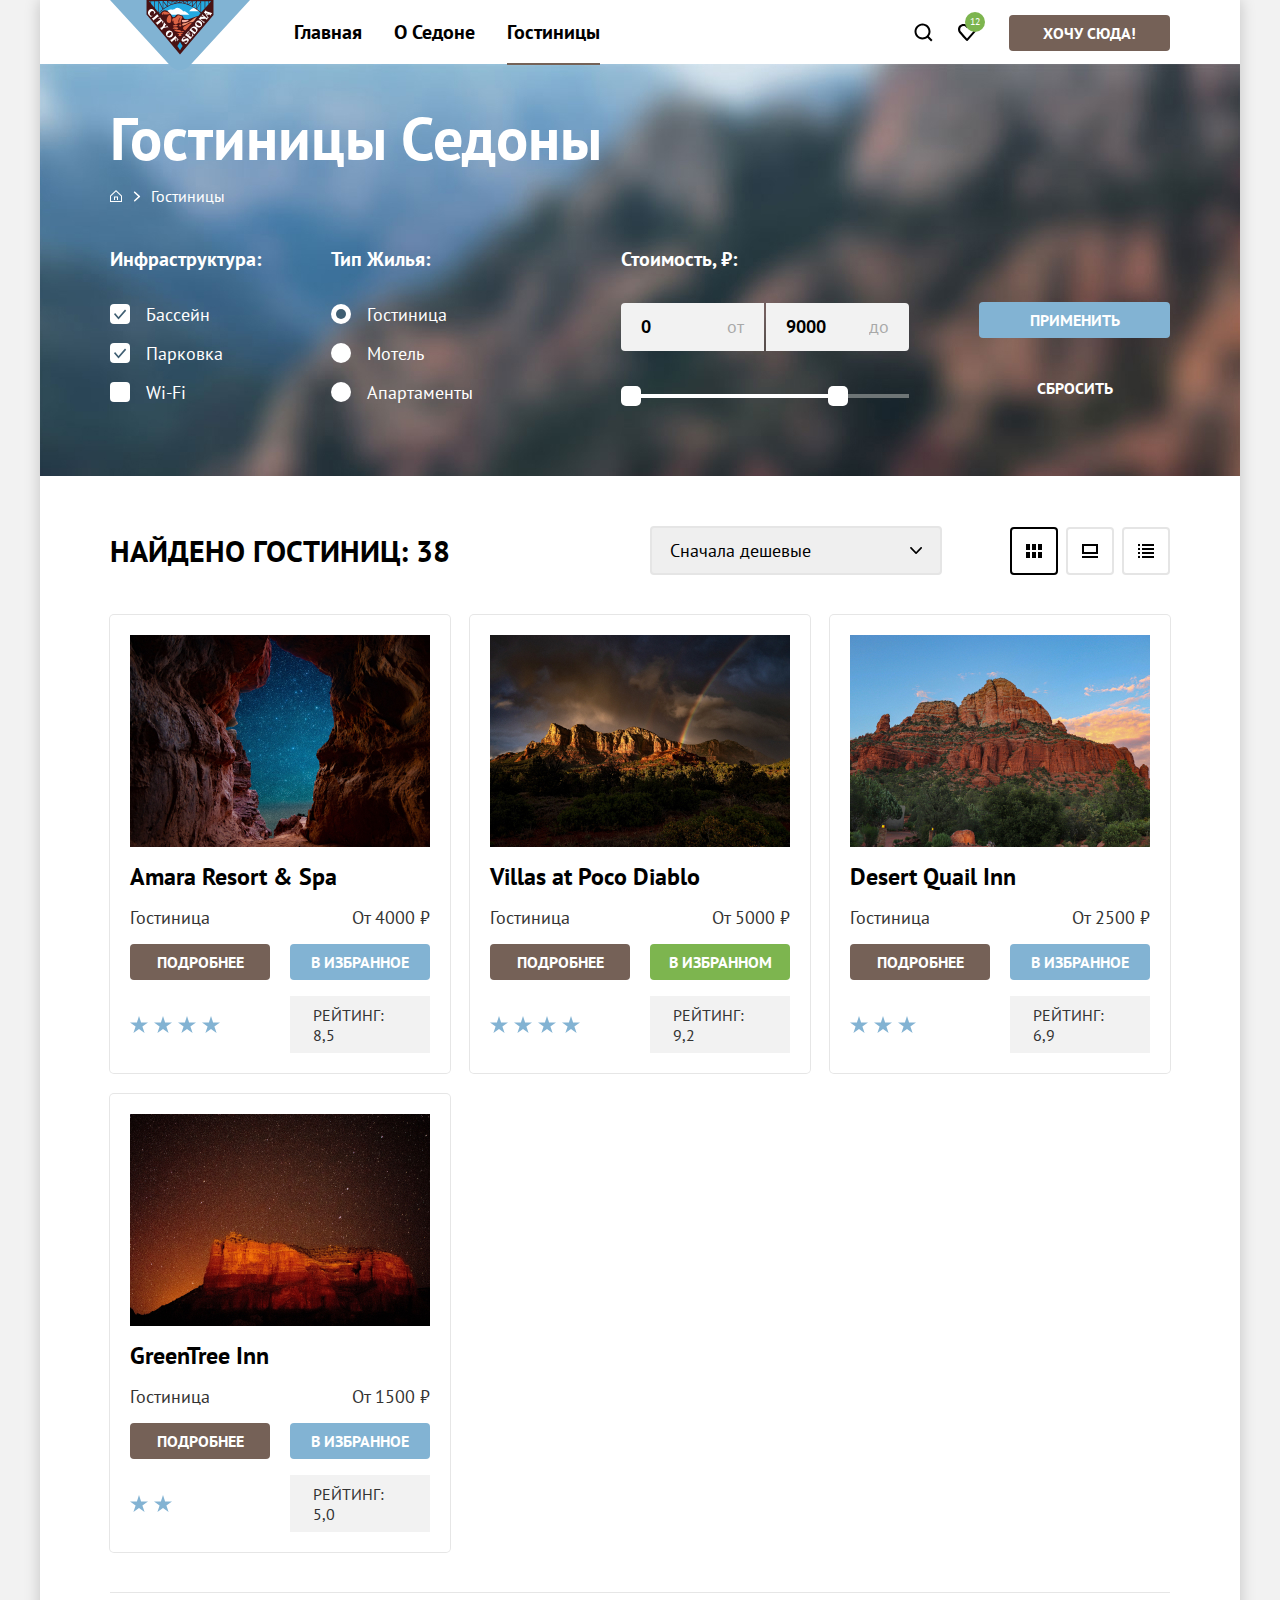
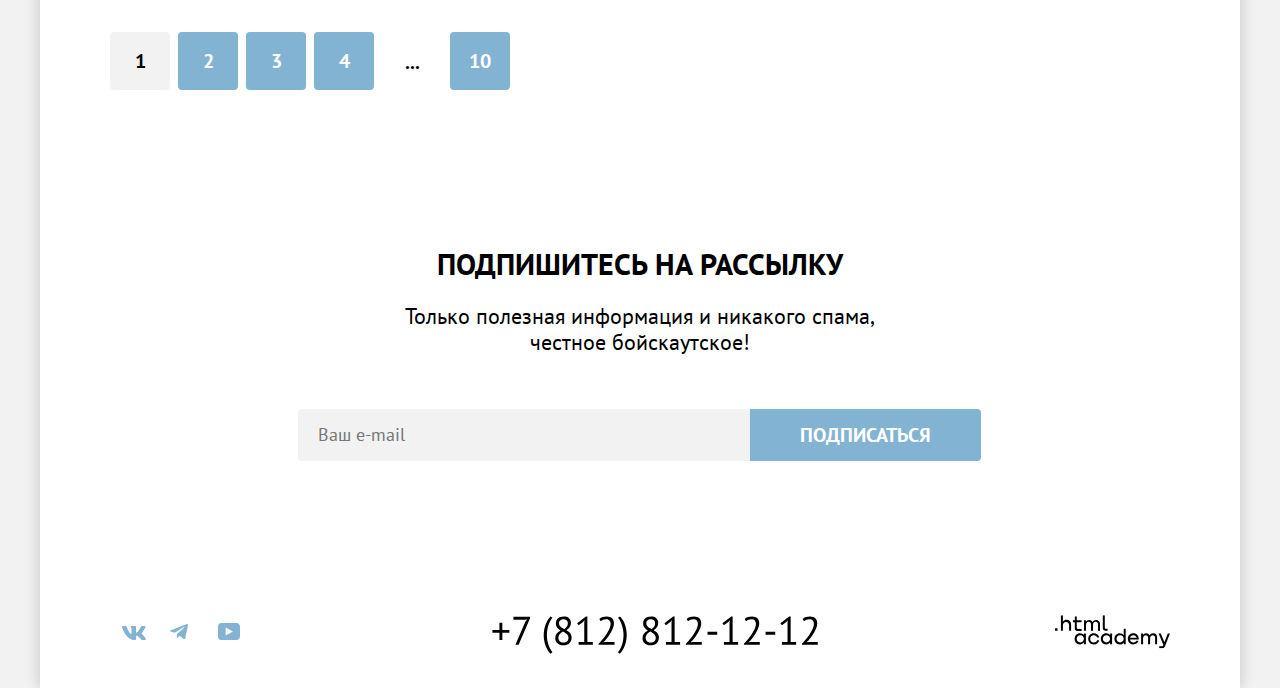
==== commit 0a261586: "Merge pull request #2 from APashkan/master" ====
--- a/catalog.html
+++ b/catalog.html
@@ -5,7 +5,7 @@
     <meta charset="utf-8">
     <title>HTML Academy: Гостиницы</title>
     <link rel="stylesheet" href="styles/styles.css">
-    <link rel="icon" href="images/favicon.jpg">
+    <link rel="icon" href="images/favicon.png">
   </head>
 
   <body>
--- a/styles/styles.css
+++ b/styles/styles.css
@@ -42,13 +42,6 @@
   background: #F2F2F2;
   -webkit-box-sizing: border-box;
           box-sizing: border-box;
-}
-
-img {
-  max-width: 100%;
-  height: auto;
-  -o-object-fit: contain;
-     object-fit: contain;
 }
 
 .wrapper {
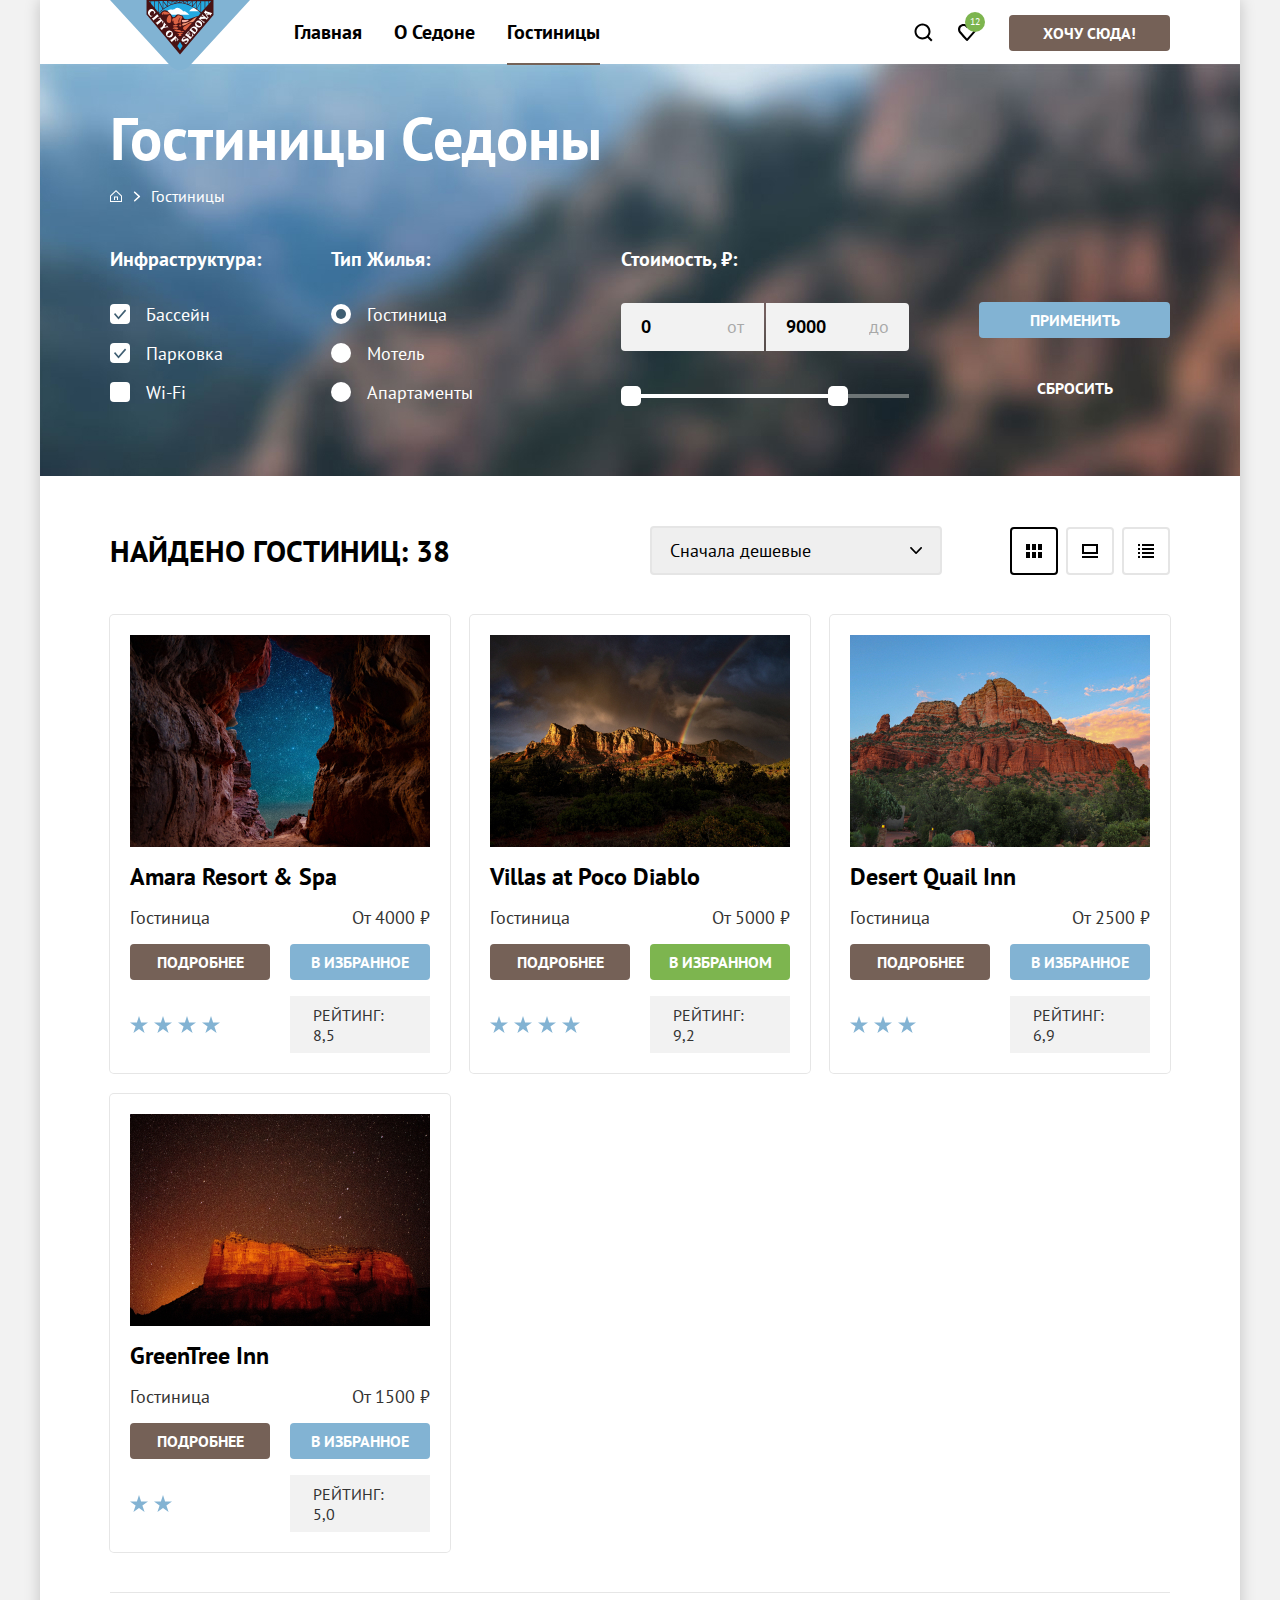
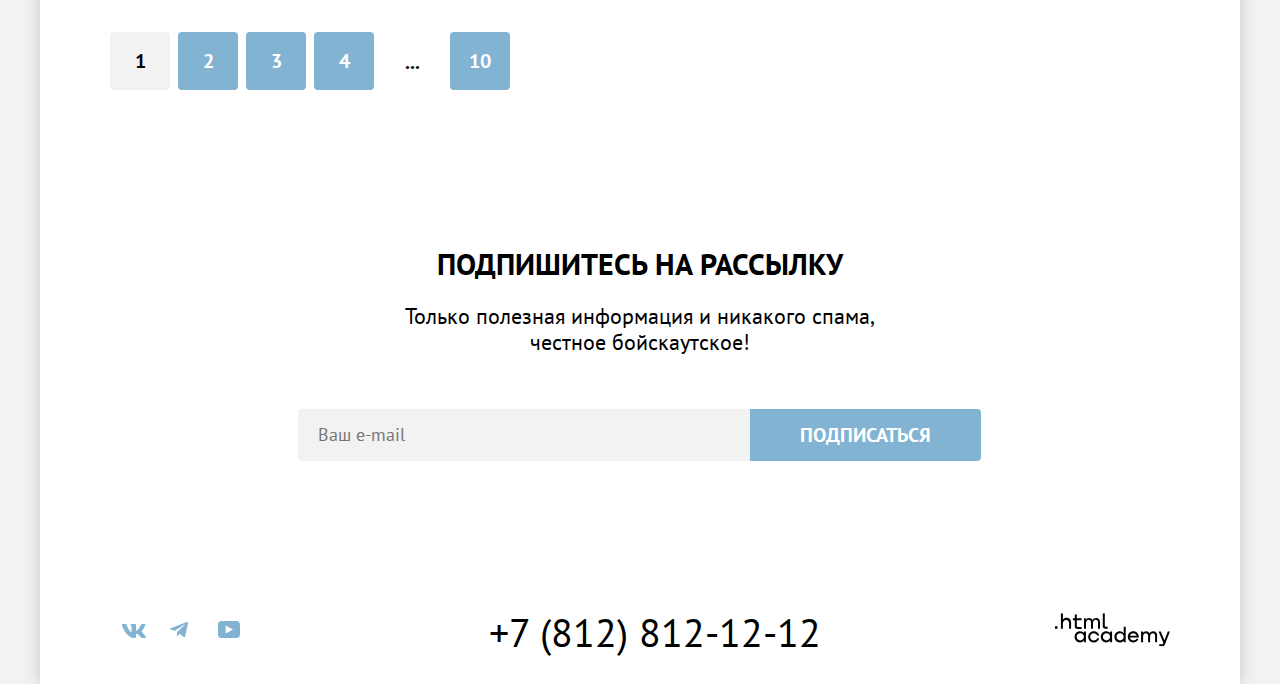
==== commit 337b47a5: "Merge pull request #3 from APashkan/master" ====
--- a/catalog.html
+++ b/catalog.html
@@ -12,7 +12,7 @@
     <div class="wrapper">
       <header class="page-header" data-test="header">
         <nav class="navigation">
-          <a class="navigation-logo" href="index.html" aria-current="page">
+          <a class="navigation-logo" href="index.html">
             <img class="page-header-logo" src="images/sedona_logo.svg" width="140" height="70"
               alt="Логотип города Седона">
           </a>
@@ -57,7 +57,7 @@
                 </a>
               </li>
               <li class="breadcrumbs-item">
-                <a class="breadcrumbs-link" href="#" aria-current="page">
+                <a class="breadcrumbs-link" aria-current="page">
                   Гостиницы
                 </a>
               </li>
@@ -159,8 +159,12 @@
                 <div class="range">
                   <div class="range-scale">
                     <div class="range-bar" style="left: 0; width: 227px">
-                      <button type="button" class="range-toggle toggle-min"></button>
-                      <button type="button" class="range-toggle toggle-max"></button>
+                      <button type="button" class="range-toggle toggle-min">
+                        <span class="visually-hidden">Ползунок для выбора минимальной цены отеля</span>
+                      </button>
+                      <button type="button" class="range-toggle toggle-max">
+                        <span class="visually-hidden">Ползунок для выбора максимальной цены отеля</span>
+                      </button>
                     </div>
                   </div>
                 </div>
@@ -345,13 +349,7 @@
             </li>
           </ul>
           <a class="phone-number footer-contacts" href="tel:+78128121212">
-            <svg aria-hidden="true" focusable="false" width="326" height="38" viewBox="0 0 326 38" fill="#000000"
-              xmlns="http://www.w3.org/2000/svg">
-              <path
-                d="M0.404688 13.8964H7.44469V6.65645H10.3247V13.8964H17.3647V16.7764H10.3247V23.9764H7.44469V16.7764H0.404688V13.8964ZM23.4 28.8564L33.44 5.41644L35.2 3.45644L32.84 3.81644H21.44V0.856443H38.16V1.93644L26.64 28.8564H23.4ZM58.3925 37.6564C57.1658 36.3764 56.1258 34.9631 55.2725 33.4164C54.4192 31.8964 53.7258 30.3364 53.1925 28.7364C52.6858 27.1098 52.3125 25.4831 52.0725 23.8564C51.8325 22.2031 51.7125 20.6298 51.7125 19.1364C51.7125 17.6698 51.8325 16.1231 52.0725 14.4964C52.3125 12.8698 52.6992 11.2431 53.2325 9.61644C53.7658 7.96311 54.4592 6.34978 55.3125 4.77644C56.1925 3.20311 57.2592 1.73644 58.5125 0.376445L60.4325 1.77644C59.3658 3.13644 58.4725 4.54978 57.7525 6.01644C57.0592 7.45644 56.4992 8.92311 56.0725 10.4164C55.6458 11.9098 55.3392 13.4031 55.1525 14.8964C54.9925 16.3631 54.9125 17.7764 54.9125 19.1364C54.9125 20.4164 55.0058 21.8164 55.1925 23.3364C55.4058 24.8298 55.7258 26.3364 56.1525 27.8564C56.6058 29.3498 57.1792 30.8164 57.8725 32.2564C58.5925 33.6964 59.4458 35.0031 60.4325 36.1764L58.3925 37.6564ZM63.2434 22.1764C63.2434 20.4964 63.6834 19.0431 64.5634 17.8164C65.4434 16.5631 66.8168 15.4298 68.6834 14.4164C68.0168 14.0164 67.3901 13.6031 66.8034 13.1764C66.2434 12.7231 65.7368 12.2164 65.2834 11.6564C64.8568 11.0964 64.5101 10.4698 64.2434 9.77644C64.0034 9.08311 63.8834 8.28311 63.8834 7.37645C63.8834 6.33644 64.0568 5.38978 64.4034 4.53644C64.7768 3.68311 65.2968 2.94978 65.9634 2.33644C66.6568 1.72311 67.4701 1.24311 68.4034 0.896443C69.3634 0.549778 70.4434 0.376445 71.6434 0.376445C72.7634 0.376445 73.7768 0.536444 74.6834 0.856443C75.5901 1.17644 76.3501 1.61644 76.9634 2.17644C77.6034 2.73644 78.0968 3.40311 78.4434 4.17644C78.7901 4.94978 78.9634 5.80311 78.9634 6.73644C78.9634 8.25644 78.6168 9.60311 77.9234 10.7764C77.2301 11.9231 76.0834 13.0564 74.4834 14.1764C75.1768 14.5764 75.8301 15.0164 76.4434 15.4964C77.0834 15.9764 77.6301 16.5098 78.0834 17.0964C78.5634 17.6831 78.9368 18.3498 79.2034 19.0964C79.4701 19.8164 79.6034 20.6431 79.6034 21.5764C79.6034 22.7231 79.4168 23.7764 79.0434 24.7364C78.6701 25.6698 78.1234 26.4831 77.4034 27.1764C76.6834 27.8431 75.8034 28.3764 74.7634 28.7764C73.7234 29.1498 72.5368 29.3364 71.2034 29.3364C69.9234 29.3364 68.7901 29.1498 67.8034 28.7764C66.8168 28.4031 65.9768 27.8964 65.2834 27.2564C64.6168 26.6164 64.1101 25.8698 63.7634 25.0164C63.4168 24.1364 63.2434 23.1898 63.2434 22.1764ZM76.4834 21.7764C76.4834 20.9764 76.3234 20.2831 76.0034 19.6964C75.6834 19.0831 75.2568 18.5364 74.7234 18.0564C74.2168 17.5498 73.6301 17.0964 72.9634 16.6964C72.2968 16.2964 71.6034 15.9098 70.8834 15.5364C69.2568 16.4431 68.0968 17.4564 67.4034 18.5764C66.7101 19.6964 66.3634 20.7631 66.3634 21.7764C66.3634 22.4164 66.4701 23.0298 66.6834 23.6164C66.8968 24.2031 67.2168 24.7098 67.6434 25.1364C68.0701 25.5631 68.5901 25.9098 69.2034 26.1764C69.8434 26.4164 70.5768 26.5364 71.4034 26.5364C72.0701 26.5364 72.7101 26.4431 73.3234 26.2564C73.9368 26.0431 74.4701 25.7498 74.9234 25.3764C75.4034 24.9764 75.7768 24.4831 76.0434 23.8964C76.3368 23.2831 76.4834 22.5764 76.4834 21.7764ZM67.0034 7.29644C67.0034 8.04311 67.1501 8.70978 67.4434 9.29644C67.7368 9.85644 68.1234 10.3631 68.6034 10.8164C69.1101 11.2698 69.6834 11.6964 70.3234 12.0964C70.9634 12.4698 71.6301 12.8298 72.3234 13.1764C73.5234 12.2431 74.4034 11.3231 74.9634 10.4164C75.5501 9.50978 75.8434 8.50978 75.8434 7.41644C75.8434 6.05644 75.4168 5.01644 74.5634 4.29644C73.7368 3.54978 72.7368 3.17644 71.5634 3.17644C70.8434 3.17644 70.2034 3.29644 69.6434 3.53644C69.0834 3.77644 68.6034 4.08311 68.2034 4.45644C67.8034 4.82978 67.4968 5.26978 67.2834 5.77644C67.0968 6.25644 67.0034 6.76311 67.0034 7.29644ZM86.6403 25.8964H92.2403V6.53644L92.6403 4.17644L91.0403 6.05644L86.6403 9.21644L85.1203 7.17644L93.9203 0.376445H95.3603V25.8964H100.84V28.8564H86.6403V25.8964ZM121.957 7.21644C121.957 8.62978 121.691 10.0831 121.157 11.5764C120.651 13.0431 119.971 14.5231 119.117 16.0164C118.291 17.5098 117.357 18.9764 116.317 20.4164C115.277 21.8298 114.237 23.1764 113.197 24.4564L111.237 26.1764V26.3364L113.797 25.8964H122.517V28.8564H106.597V27.6964C107.184 27.0831 107.891 26.3231 108.717 25.4164C109.544 24.5098 110.397 23.5098 111.277 22.4164C112.184 21.2964 113.064 20.1231 113.917 18.8964C114.797 17.6431 115.584 16.3764 116.277 15.0964C116.997 13.8164 117.571 12.5498 117.997 11.2964C118.424 10.0431 118.637 8.85644 118.637 7.73645C118.637 6.42978 118.264 5.34978 117.517 4.49644C116.771 3.61644 115.637 3.17644 114.117 3.17644C113.104 3.17644 112.117 3.38978 111.157 3.81644C110.197 4.21644 109.371 4.68311 108.677 5.21644L107.357 2.93645C108.291 2.13644 109.397 1.50978 110.677 1.05644C111.957 0.603111 113.331 0.376445 114.797 0.376445C115.944 0.376445 116.957 0.549778 117.837 0.896443C118.717 1.21644 119.464 1.68311 120.077 2.29644C120.691 2.90978 121.157 3.64311 121.477 4.49644C121.797 5.32311 121.957 6.22978 121.957 7.21644ZM128.034 0.376445C129.261 1.65644 130.301 3.06978 131.154 4.61645C132.007 6.13644 132.687 7.70978 133.194 9.33644C133.727 10.9364 134.114 12.5631 134.354 14.2164C134.594 15.8431 134.714 17.4031 134.714 18.8964C134.714 20.3631 134.594 21.9098 134.354 23.5364C134.114 25.1631 133.727 26.8031 133.194 28.4564C132.661 30.0831 131.954 31.6831 131.074 33.2564C130.221 34.8298 129.167 36.2964 127.914 37.6564L125.994 36.2564C127.061 34.8964 127.954 33.4831 128.674 32.0164C129.394 30.5498 129.954 29.0698 130.354 27.5764C130.781 26.0831 131.074 24.6031 131.234 23.1364C131.421 21.6698 131.514 20.2564 131.514 18.8964C131.514 17.6164 131.407 16.2298 131.194 14.7364C130.981 13.2431 130.647 11.7364 130.194 10.2164C129.767 8.69644 129.207 7.21644 128.514 5.77644C127.821 4.33644 126.981 3.02978 125.994 1.85644L128.034 0.376445ZM150.509 22.1764C150.509 20.4964 150.949 19.0431 151.829 17.8164C152.709 16.5631 154.082 15.4298 155.949 14.4164C155.282 14.0164 154.656 13.6031 154.069 13.1764C153.509 12.7231 153.002 12.2164 152.549 11.6564C152.122 11.0964 151.776 10.4698 151.509 9.77644C151.269 9.08311 151.149 8.28311 151.149 7.37645C151.149 6.33644 151.322 5.38978 151.669 4.53644C152.042 3.68311 152.562 2.94978 153.229 2.33644C153.922 1.72311 154.736 1.24311 155.669 0.896443C156.629 0.549778 157.709 0.376445 158.909 0.376445C160.029 0.376445 161.042 0.536444 161.949 0.856443C162.856 1.17644 163.616 1.61644 164.229 2.17644C164.869 2.73644 165.362 3.40311 165.709 4.17644C166.056 4.94978 166.229 5.80311 166.229 6.73644C166.229 8.25644 165.882 9.60311 165.189 10.7764C164.496 11.9231 163.349 13.0564 161.749 14.1764C162.442 14.5764 163.096 15.0164 163.709 15.4964C164.349 15.9764 164.896 16.5098 165.349 17.0964C165.829 17.6831 166.202 18.3498 166.469 19.0964C166.736 19.8164 166.869 20.6431 166.869 21.5764C166.869 22.7231 166.682 23.7764 166.309 24.7364C165.936 25.6698 165.389 26.4831 164.669 27.1764C163.949 27.8431 163.069 28.3764 162.029 28.7764C160.989 29.1498 159.802 29.3364 158.469 29.3364C157.189 29.3364 156.056 29.1498 155.069 28.7764C154.082 28.4031 153.242 27.8964 152.549 27.2564C151.882 26.6164 151.376 25.8698 151.029 25.0164C150.682 24.1364 150.509 23.1898 150.509 22.1764ZM163.749 21.7764C163.749 20.9764 163.589 20.2831 163.269 19.6964C162.949 19.0831 162.522 18.5364 161.989 18.0564C161.482 17.5498 160.896 17.0964 160.229 16.6964C159.562 16.2964 158.869 15.9098 158.149 15.5364C156.522 16.4431 155.362 17.4564 154.669 18.5764C153.976 19.6964 153.629 20.7631 153.629 21.7764C153.629 22.4164 153.736 23.0298 153.949 23.6164C154.162 24.2031 154.482 24.7098 154.909 25.1364C155.336 25.5631 155.856 25.9098 156.469 26.1764C157.109 26.4164 157.842 26.5364 158.669 26.5364C159.336 26.5364 159.976 26.4431 160.589 26.2564C161.202 26.0431 161.736 25.7498 162.189 25.3764C162.669 24.9764 163.042 24.4831 163.309 23.8964C163.602 23.2831 163.749 22.5764 163.749 21.7764ZM154.269 7.29644C154.269 8.04311 154.416 8.70978 154.709 9.29644C155.002 9.85644 155.389 10.3631 155.869 10.8164C156.376 11.2698 156.949 11.6964 157.589 12.0964C158.229 12.4698 158.896 12.8298 159.589 13.1764C160.789 12.2431 161.669 11.3231 162.229 10.4164C162.816 9.50978 163.109 8.50978 163.109 7.41644C163.109 6.05644 162.682 5.01644 161.829 4.29644C161.002 3.54978 160.002 3.17644 158.829 3.17644C158.109 3.17644 157.469 3.29644 156.909 3.53644C156.349 3.77644 155.869 4.08311 155.469 4.45644C155.069 4.82978 154.762 5.26978 154.549 5.77644C154.362 6.25644 154.269 6.76311 154.269 7.29644ZM173.906 25.8964H179.506V6.53644L179.906 4.17644L178.306 6.05644L173.906 9.21644L172.386 7.17644L181.186 0.376445H182.626V25.8964H188.106V28.8564H173.906V25.8964ZM209.223 7.21644C209.223 8.62978 208.956 10.0831 208.423 11.5764C207.916 13.0431 207.236 14.5231 206.383 16.0164C205.556 17.5098 204.623 18.9764 203.583 20.4164C202.543 21.8298 201.503 23.1764 200.463 24.4564L198.503 26.1764V26.3364L201.063 25.8964H209.783V28.8564H193.863V27.6964C194.449 27.0831 195.156 26.3231 195.983 25.4164C196.809 24.5098 197.663 23.5098 198.543 22.4164C199.449 21.2964 200.329 20.1231 201.183 18.8964C202.063 17.6431 202.849 16.3764 203.543 15.0964C204.263 13.8164 204.836 12.5498 205.263 11.2964C205.689 10.0431 205.903 8.85644 205.903 7.73645C205.903 6.42978 205.529 5.34978 204.783 4.49644C204.036 3.61644 202.903 3.17644 201.383 3.17644C200.369 3.17644 199.383 3.38978 198.423 3.81644C197.463 4.21644 196.636 4.68311 195.943 5.21644L194.623 2.93645C195.556 2.13644 196.663 1.50978 197.943 1.05644C199.223 0.603111 200.596 0.376445 202.063 0.376445C203.209 0.376445 204.223 0.549778 205.103 0.896443C205.983 1.21644 206.729 1.68311 207.343 2.29644C207.956 2.90978 208.423 3.64311 208.743 4.49644C209.063 5.32311 209.223 6.22978 209.223 7.21644ZM215.54 15.8564H225.22V18.8164H215.54V15.8564ZM231.914 25.8964H237.514V6.53644L237.914 4.17644L236.314 6.05644L231.914 9.21644L230.394 7.17644L239.194 0.376445H240.634V25.8964H246.114V28.8564H231.914V25.8964ZM267.231 7.21644C267.231 8.62978 266.964 10.0831 266.431 11.5764C265.924 13.0431 265.244 14.5231 264.391 16.0164C263.564 17.5098 262.631 18.9764 261.591 20.4164C260.551 21.8298 259.511 23.1764 258.471 24.4564L256.511 26.1764V26.3364L259.071 25.8964H267.791V28.8564H251.871V27.6964C252.457 27.0831 253.164 26.3231 253.991 25.4164C254.817 24.5098 255.671 23.5098 256.551 22.4164C257.457 21.2964 258.337 20.1231 259.191 18.8964C260.071 17.6431 260.857 16.3764 261.551 15.0964C262.271 13.8164 262.844 12.5498 263.271 11.2964C263.697 10.0431 263.911 8.85644 263.911 7.73645C263.911 6.42978 263.537 5.34978 262.791 4.49644C262.044 3.61644 260.911 3.17644 259.391 3.17644C258.377 3.17644 257.391 3.38978 256.431 3.81644C255.471 4.21644 254.644 4.68311 253.951 5.21644L252.631 2.93645C253.564 2.13644 254.671 1.50978 255.951 1.05644C257.231 0.603111 258.604 0.376445 260.071 0.376445C261.217 0.376445 262.231 0.549778 263.111 0.896443C263.991 1.21644 264.737 1.68311 265.351 2.29644C265.964 2.90978 266.431 3.64311 266.751 4.49644C267.071 5.32311 267.231 6.22978 267.231 7.21644ZM273.548 15.8564H283.228V18.8164H273.548V15.8564ZM289.922 25.8964H295.522V6.53644L295.922 4.17644L294.322 6.05644L289.922 9.21644L288.402 7.17644L297.202 0.376445H298.642V25.8964H304.122V28.8564H289.922V25.8964ZM325.238 7.21644C325.238 8.62978 324.972 10.0831 324.438 11.5764C323.932 13.0431 323.252 14.5231 322.398 16.0164C321.572 17.5098 320.638 18.9764 319.598 20.4164C318.558 21.8298 317.518 23.1764 316.478 24.4564L314.518 26.1764V26.3364L317.078 25.8964H325.798V28.8564H309.878V27.6964C310.465 27.0831 311.172 26.3231 311.998 25.4164C312.825 24.5098 313.678 23.5098 314.558 22.4164C315.465 21.2964 316.345 20.1231 317.198 18.8964C318.078 17.6431 318.865 16.3764 319.558 15.0964C320.278 13.8164 320.852 12.5498 321.278 11.2964C321.705 10.0431 321.918 8.85644 321.918 7.73645C321.918 6.42978 321.545 5.34978 320.798 4.49644C320.052 3.61644 318.918 3.17644 317.398 3.17644C316.385 3.17644 315.398 3.38978 314.438 3.81644C313.478 4.21644 312.652 4.68311 311.958 5.21644L310.638 2.93645C311.572 2.13644 312.678 1.50978 313.958 1.05644C315.238 0.603111 316.612 0.376445 318.078 0.376445C319.225 0.376445 320.238 0.549778 321.118 0.896443C321.998 1.21644 322.745 1.68311 323.358 2.29644C323.972 2.90978 324.438 3.64311 324.758 4.49644C325.078 5.32311 325.238 6.22978 325.238 7.21644Z"
-                fill="black" />
-            </svg>
-            <span class="visually-hidden">+7 (812) 812-12-12</span>
+            +7 (812) 812-12-12
           </a>
           <a class="author-logo footer-contacts" href="https://htmlacademy.ru">
             <svg aria-hidden="true" focusable="false" width="115" height="34" viewBox="0 0 115 34" fill="none"
--- a/styles/styles.css
+++ b/styles/styles.css
@@ -1,10 +1,3 @@
-/*
-* Prefixed by https://autoprefixer.github.io
-* PostCSS: v8.4.14,
-* Autoprefixer: v10.4.7
-* Browsers: last 4 version
-*/
-
 @font-face {
   font-family: "PT Sans";
   font-style: normal;
@@ -27,29 +20,22 @@
 
 body {
   margin: 0;
-  display: -webkit-box;
-  display: -ms-flexbox;
-  display: flex;
-  -webkit-box-orient: vertical;
-  -webkit-box-direction: normal;
-      -ms-flex-direction: column;
-          flex-direction: column;
+  display: flex;
+  flex-direction: column;
   min-height: 100%;
   font-family: "PT Sans", sans-serif;
   font-size: 18px;
   line-height: 21px;
   color: #333333;
   background: #F2F2F2;
-  -webkit-box-sizing: border-box;
-          box-sizing: border-box;
+  box-sizing: border-box;
 }
 
 .wrapper {
   margin: 0 auto;
   width: 1200px;
   background-color: #ffffff;
-  -webkit-box-shadow: 0 0 15px 0 rgba(0, 0, 0, 0.2);
-          box-shadow: 0 0 15px 0 rgba(0, 0, 0, 0.2);
+  box-shadow: 0 0 15px 0 rgba(0, 0, 0, 0.2);
 }
 
 /* Navigation section */
@@ -88,14 +74,11 @@
 
 .navigation-link-selected {
   text-decoration: underline;
-  -webkit-text-decoration-color: #756257;
-          text-decoration-color: #756257;
+  text-decoration-color: #756257;
   text-underline-offset: 24px;
 }
 
 .navigation {
-  display: -webkit-box;
-  display: -ms-flexbox;
   display: flex;
   position: relative;
   width: 1060px;
@@ -111,11 +94,8 @@
 }
 
 .navigation-list {
-  display: -webkit-box;
-  display: -ms-flexbox;
-  display: flex;
-  -ms-flex-wrap: wrap;
-      flex-wrap: wrap;
+  display: flex;
+  flex-wrap: wrap;
   list-style: none;
   padding: 0;
   margin: 0;
@@ -123,14 +103,9 @@
 }
 
 .navigation-user {
-  display: -webkit-box;
-  display: -ms-flexbox;
-  display: flex;
-  -ms-flex-wrap: wrap;
-      flex-wrap: wrap;
-  -webkit-box-align: center;
-      -ms-flex-align: center;
-          align-items: center;
+  display: flex;
+  flex-wrap: wrap;
+  align-items: center;
   margin: 0;
   padding: 0;
   max-width: 296px;
@@ -206,11 +181,11 @@
   padding: 0;
 
   white-space: nowrap;
-  -webkit-clip-path: inset(100%);
-          clip-path: inset(100%);
+  clip-path: inset(100%);
   clip: rect(0 0 0 0);
   overflow: hidden;
 }
+
 
 .link-button {
   text-align: center;
@@ -241,9 +216,7 @@
 
 /* main content */
 .main-container {
-  -webkit-box-flex: 1;
-      -ms-flex-positive: 1;
-          flex-grow: 1;
+  flex-grow: 1;
 }
 
 /* hero section */
@@ -323,8 +296,7 @@
 
 .advantages-item-image {
   display: block;
-  -o-object-fit: cover;
-     object-fit: cover;
+  object-fit: cover;
   height: 100%;
 }
 
@@ -333,21 +305,17 @@
   margin: 0 auto;
 }
 
+
 /* advantages item decoration */
 .advantages-list {
-  display: -webkit-box;
-  display: -ms-flexbox;
-  display: flex;
-  -ms-flex-wrap: wrap;
-      flex-wrap: wrap;
+  display: flex;
+  flex-wrap: wrap;
   padding: 0;
   margin: 0;
   list-style: none;
 }
 
 .advantages-item {
-  display: -webkit-box;
-  display: -ms-flexbox;
   display: flex;
 }
 
@@ -356,25 +324,18 @@
 }
 
 .real-town {
-  display: -webkit-box;
-  display: -ms-flexbox;
-  display: flex;
-  -ms-flex-wrap: wrap;
-      flex-wrap: wrap;
+  display: flex;
+  flex-wrap: wrap;
   padding: 102px 85px;
   color: #ffffff;
   background: #82B3D3;
 }
 
 .advantages-sub-item {
-  display: -webkit-box;
-  display: -ms-flexbox;
-  display: flex;
-  -ms-flex-wrap: wrap;
-      flex-wrap: wrap;
+  display: flex;
+  flex-wrap: wrap;
   width: 400px;
-  -webkit-box-sizing: border-box;
-          box-sizing: border-box;
+  box-sizing: border-box;
   padding: 112px 85px;
   list-style: none;
 }
@@ -397,14 +358,9 @@
 }
 
 .devils-bridge {
-  display: -webkit-box;
-  display: -ms-flexbox;
-  display: flex;
-  -ms-flex-wrap: wrap;
-      flex-wrap: wrap;
-  -webkit-box-ordinal-group: 2;
-      -ms-flex-order: 1;
-          order: 1;
+  display: flex;
+  flex-wrap: wrap;
+  order: 1;
   padding: 102px 85px;
   color: #ffffff;
   background: #82B3D3;
@@ -422,25 +378,18 @@
 
 /* experience item description */
 .experience-list {
-  display: -webkit-box;
-  display: -ms-flexbox;
-  display: flex;
-  -ms-flex-wrap: wrap;
-      flex-wrap: wrap;
+  display: flex;
+  flex-wrap: wrap;
   margin: 0;
   padding: 0;
   list-style: none;
 }
 
 .experience-item {
-  display: -webkit-box;
-  display: -ms-flexbox;
-  display: flex;
-  -ms-flex-wrap: wrap;
-      flex-wrap: wrap;
+  display: flex;
+  flex-wrap: wrap;
   width: 400px;
-  -webkit-box-sizing: border-box;
-          box-sizing: border-box;
+  box-sizing: border-box;
   background: rgba(131, 179, 211, 0.12);
   padding: 183px 85px 81px;
   background-repeat: no-repeat;
@@ -484,8 +433,7 @@
   display: block;
   max-width: 376px;
   margin: 0 auto;
-  -webkit-box-sizing: border-box;
-          box-sizing: border-box;
+  box-sizing: border-box;
   text-align: center;
   background: #756157;
   padding: 8px 50px;
@@ -503,6 +451,7 @@
   margin: 0 auto;
   padding-top: 96px;
   padding-bottom: 104px;
+
 }
 
 .subscribe {
@@ -531,8 +480,7 @@
 
 /* email-field decoration */
 .email {
-  -webkit-box-sizing: border-box;
-          box-sizing: border-box;
+  box-sizing: border-box;
   width: 452px;
   background-color: #F2F2F2;
   padding: 14px 20px;
@@ -611,8 +559,6 @@
 }
 
 .subscribe-form {
-  display: -webkit-box;
-  display: -ms-flexbox;
   display: flex;
   margin: 0;
   padding: 0;
@@ -624,47 +570,49 @@
   width: 1060px;
   padding-top: 44px;
   padding-bottom: 30px;
-  display: -webkit-box;
-  display: -ms-flexbox;
-  display: flex;
-  -webkit-box-pack: justify;
-      -ms-flex-pack: justify;
-          justify-content: space-between;
-  -webkit-box-align: center;
-      -ms-flex-align: center;
-          align-items: center;
+  display: flex;
+  justify-content: space-between;
+  align-items: center;
 }
 
 .social-list {
-  display: -webkit-box;
-  display: -ms-flexbox;
-  display: flex;
-  -ms-flex-wrap: wrap;
-      flex-wrap: wrap;
+  display: flex;
+  flex-wrap: wrap;
   min-width: 142px;
-  -webkit-box-align: center;
-      -ms-flex-align: center;
-          align-items: center;
+  align-items: center;
   padding: 0;
   margin: 0;
   list-style: none;
+
 }
 
 .phone-number {
-  margin-top: 7px;
-}
-
+  text-decoration: none;
+  font-size: 40px;
+  line-height: 40px;
+  color: #000000;
+}
+
+.phone-number:hover,
+.phone-number:focus {
+  color: #756157;
+}
+
+.phone-number:active {
+  opacity: 0.3;
+}
 
 /* Social networks */
+
 .social-link {
   position: relative;
   text-decoration: none;
   display: block;
-  -webkit-box-sizing: border-box;
-          box-sizing: border-box;
+  box-sizing: border-box;
   min-width: 48px;
   min-height: 40px;
   padding: 12px;
+
 }
 
 .social-item {
@@ -715,15 +663,11 @@
 .breadcrumbs-list {
   margin: 0;
   margin-bottom: 40px;
-  display: -webkit-box;
-  display: -ms-flexbox;
-  display: flex;
-  -ms-flex-wrap: wrap;
-      flex-wrap: wrap;
+  display: flex;
+  flex-wrap: wrap;
   padding: 0;
-  -webkit-box-align: center;
-      -ms-flex-align: center;
-          align-items: center;
+
+  align-items: center;
   list-style: none;
 }
 
@@ -774,15 +718,11 @@
   height: 20px;
 }
 
+
 .breadcrumbs-list {
-  display: -webkit-box;
-  display: -ms-flexbox;
-  display: flex;
-  -ms-flex-wrap: wrap;
-      flex-wrap: wrap;
-  -webkit-box-align: center;
-      -ms-flex-align: center;
-          align-items: center;
+  display: flex;
+  flex-wrap: wrap;
+  align-items: center;
   list-style: none;
   padding: 0;
 }
@@ -793,11 +733,8 @@
 }
 
 .catalog-filter {
-  display: -webkit-box;
-  display: -ms-flexbox;
-  display: flex;
-  -ms-flex-wrap: wrap;
-      flex-wrap: wrap;
+  display: flex;
+  flex-wrap: wrap;
   width: 1060px;
   margin: 0 auto;
 }
@@ -806,7 +743,7 @@
   margin: 0;
   padding: 0;
   margin-right: 70px;
-  min-width: 150px;
+  width: 150px;
   border: none;
 }
 
@@ -823,13 +760,8 @@
 }
 
 .price-buttons {
-  display: -webkit-box;
-  display: -ms-flexbox;
-  display: flex;
-  -webkit-box-orient: vertical;
-  -webkit-box-direction: normal;
-      -ms-flex-direction: column;
-          flex-direction: column;
+  display: flex;
+  flex-direction: column;
   margin-left: auto;
   width: 191px;
   gap: 32px;
@@ -927,23 +859,15 @@
 
 .catalog-content-title {
   position: relative;
-  display: -webkit-box;
-  display: -ms-flexbox;
-  display: flex;
-  -webkit-box-align: center;
-      -ms-flex-align: center;
-          align-items: center;
+  display: flex;
+  align-items: center;
   margin-bottom: 40px;
 }
 
 .range-wrapper-inputs {
-  display: -ms-grid;
   display: grid;
-  -ms-grid-columns: 1fr 2px 1fr;
   grid-template-columns: repeat(2, 1fr);
-  -webkit-column-gap: 2px;
-     -moz-column-gap: 2px;
-          column-gap: 2px;
+  column-gap: 2px;
   margin-bottom: 43px;
 }
 
@@ -956,18 +880,13 @@
   color: #000000;
   opacity: 0.3;
   top: 50%;
-  -webkit-transform: translateY(-50%);
-      -ms-transform: translateY(-50%);
-          transform: translateY(-50%);
+  transform: translateY(-50%);
 }
 
 .range-input {
-  -webkit-appearance: textfield;
-     -moz-appearance: textfield;
-          appearance: textfield;
+  appearance: textfield;
   font-family: inherit;
-  -webkit-box-sizing: border-box;
-          box-sizing: border-box;
+  box-sizing: border-box;
   font-weight: 700;
   font-size: 18px;
   line-height: 24px;
@@ -976,6 +895,7 @@
   max-height: 48px;
   color: #000000;
   background-color: #f2f2f2;
+
   border: none;
   border-radius: 4px 0 0 4px;
 }
@@ -996,8 +916,7 @@
 /* Скрывает стрелочки внутри инпута с диапазоном цен */
 .range-input::-webkit-outer-spin-button,
 .range-input::-webkit-inner-spin-button {
-  -webkit-appearance: none;
-          appearance: none;
+  appearance: none;
   margin: 0;
 }
 
@@ -1026,8 +945,7 @@
 .range-toggle:hover {
   background-color: #FFFFFF;
   border: none;
-  -webkit-box-shadow: 0 4px 10px 0 rgba(0, 0, 0, 0.25);
-          box-shadow: 0 4px 10px 0 rgba(0, 0, 0, 0.25);
+  box-shadow: 0 4px 10px 0 rgba(0, 0, 0, 0.25);
 }
 
 .range-toggle:focus,
@@ -1037,17 +955,13 @@
 
 .toggle-min {
   top: 50%;
-  -webkit-transform: translateY(-50%);
-      -ms-transform: translateY(-50%);
-          transform: translateY(-50%);
+  transform: translateY(-50%);
   left: 0;
 }
 
 .toggle-max {
   top: 50%;
-  -webkit-transform: translateY(-50%);
-      -ms-transform: translateY(-50%);
-          transform: translateY(-50%);
+  transform: translateY(-50%);
   right: 0;
 }
 
@@ -1071,6 +985,11 @@
 .reset-button:active {
   color: #FFFFFF4D;
 }
+
+.reset-button:disabled {
+  color: rgba(255, 255, 255, 0.6);
+}
+
 
 .search-title {
   margin: 0;
@@ -1093,9 +1012,7 @@
   font-weight: normal;
   border: 2px solid #E5E5E5;
   border-radius: 4px;
-  -webkit-appearance: none;
-     -moz-appearance: none;
-          appearance: none;
+  appearance: none;
   background-image: url('../images/selector-arrow.svg');
   background-repeat: no-repeat;
   background-position: right 18px center;
@@ -1115,13 +1032,11 @@
 
 
 .preview-list {
-  display: -webkit-box;
-  display: -ms-flexbox;
-  display: flex;
-  -ms-flex-wrap: wrap;
-      flex-wrap: wrap;
+  display: flex;
+  flex-wrap: wrap;
   gap: 8px;
   min-width: 160px;
+  max-width: 160px;
   margin: 0;
   padding: 0;
   margin-left: auto;
@@ -1129,8 +1044,7 @@
 }
 
 .preview-item {
-  -webkit-box-sizing: border-box;
-          box-sizing: border-box;
+  box-sizing: border-box;
 }
 
 .preview-item-link {
@@ -1142,8 +1056,7 @@
   border-radius: 4px;
   min-width: 48px;
   min-height: 48px;
-  -webkit-box-sizing: border-box;
-          box-sizing: border-box;
+  box-sizing: border-box;
 }
 
 .preview-item-selected {
@@ -1189,17 +1102,13 @@
 
 /* Карточки на гридах */
 .card-list {
-  display: -ms-grid;
   display: grid;
   position: relative;
-  -ms-grid-columns: 340px 20px 340px 20px 340px;
   grid-template-columns: repeat(3, 340px);
   padding: 0;
   margin: 0;
   row-gap: 21px;
-  -webkit-column-gap: 20px;
-     -moz-column-gap: 20px;
-          column-gap: 20px;
+  column-gap: 20px;
   list-style: none;
   margin-bottom: 40px;
   padding-bottom: 40px;
@@ -1216,19 +1125,16 @@
 }
 
 
+
 /* Карточка на гридах */
 .card-item {
-  display: -ms-grid;
   display: grid;
-  -ms-grid-columns: 140px 20px 140px;
   grid-template-columns: repeat(2, 140px);
   margin: 0;
   gap: 16px 20px;
-  -webkit-box-sizing: border-box;
-          box-sizing: border-box;
+  box-sizing: border-box;
   width: 340px;
-  -webkit-box-shadow: 0 0 0 1px #e6e6e6;
-          box-shadow: 0 0 0 1px #e6e6e6;
+  box-shadow: 0 0 0 1px #e6e6e6;
   padding: 20px;
   border-radius: 4px;
 }
@@ -1274,8 +1180,7 @@
 }
 
 .button-decoration {
-  -webkit-box-sizing: border-box;
-          box-sizing: border-box;
+  box-sizing: border-box;
   width: 140px;
   text-decoration: none;
   color: white;
@@ -1293,8 +1198,7 @@
   font-family: inherit;
   font-size: 16px;
   line-height: 20px;
-  -webkit-box-sizing: border-box;
-          box-sizing: border-box;
+  box-sizing: border-box;
   border-radius: 4px;
   padding: 8px 18px;
   background: #82B3D3;
@@ -1302,21 +1206,13 @@
 }
 
 .hotel-price-container {
-  display: -webkit-box;
-  display: -ms-flexbox;
-  display: flex;
-  -webkit-box-pack: justify;
-      -ms-flex-pack: justify;
-          justify-content: space-between;
+  display: flex;
+  justify-content: space-between;
 }
 
 .star-rating-container {
-  display: -webkit-box;
-  display: -ms-flexbox;
-  display: flex;
-  -webkit-box-pack: justify;
-      -ms-flex-pack: justify;
-          justify-content: space-between;
+  display: flex;
+  justify-content: space-between;
 }
 
 
@@ -1336,9 +1232,7 @@
 /* Rating stars */
 .stars {
   margin: 0;
-  -ms-flex-item-align: center;
-      -ms-grid-row-align: center;
-      align-self: center;
+  align-self: center;
   width: 140px;
   height: 17px;
 }
@@ -1368,12 +1262,8 @@
 }
 
 .pagination-link {
-  display: -webkit-box;
-  display: -ms-flexbox;
-  display: flex;
-  -webkit-box-pack: center;
-      -ms-flex-pack: center;
-          justify-content: center;
+  display: flex;
+  justify-content: center;
   text-decoration: none;
   color: #ffffff;
   background: #82B3D3;
@@ -1383,16 +1273,12 @@
   line-height: 36px;
   border-radius: 4px;
   padding: 11px;
-  -webkit-box-sizing: border-box;
-          box-sizing: border-box;
+  box-sizing: border-box;
 }
 
 .pagination {
-  display: -webkit-box;
-  display: -ms-flexbox;
-  display: flex;
-  -ms-flex-wrap: wrap;
-      flex-wrap: wrap;
+  display: flex;
+  flex-wrap: wrap;
   padding: 0;
   gap: 8px;
   list-style: none;
@@ -1405,15 +1291,9 @@
 }
 
 .suspension-point {
-  display: -webkit-box;
-  display: -ms-flexbox;
-  display: flex;
-  -webkit-box-pack: center;
-      -ms-flex-pack: center;
-          justify-content: center;
-  -webkit-box-align: center;
-      -ms-flex-align: center;
-          align-items: center;
+  display: flex;
+  justify-content: center;
+  align-items: center;
   color: #000000;
   font-weight: 700;
   font-size: 20px;
@@ -1441,8 +1321,6 @@
   position: fixed;
   top: 0;
   left: 0;
-  display: -webkit-box;
-  display: -ms-flexbox;
   display: flex;
   width: 100%;
   height: 100%;
@@ -1461,11 +1339,9 @@
 }
 
 .modal-auth {
-  -webkit-box-sizing: border-box;
-          box-sizing: border-box;
+  box-sizing: border-box;
   width: 717px;
-  -webkit-box-shadow: 0 25px 50px 0 #00000026;
-          box-shadow: 0 25px 50px 0 #00000026;
+  box-shadow: 0 25px 50px 0 #00000026;
   border-radius: 30px;
 }
 
@@ -1503,6 +1379,7 @@
   pointer-events: none;
 }
 
+
 .modal-title {
   margin: 0;
   margin-bottom: 64px;
@@ -1532,8 +1409,7 @@
 }
 
 .input-date {
-  -webkit-box-sizing: border-box;
-          box-sizing: border-box;
+  box-sizing: border-box;
   width: 440px;
   padding: 12px 20px;
   margin-left: auto;
@@ -1546,121 +1422,72 @@
   line-height: 24px;
 }
 
-.input-date:hover {
-  background-color: #e6e6e6;
-}
-
-.input-date:focus {
-  border: none;
-  outline: 3px solid #83B3D3
-}
-
-.input-date::-webkit-input-placeholder {
-  color: rgba(0, 0, 0, 0.6);
-}
-
-.input-date::-moz-placeholder {
-  color: rgba(0, 0, 0, 0.6);
-}
-
-.input-date:-ms-input-placeholder {
-  color: rgba(0, 0, 0, 0.6);
-}
-
-.input-date::-ms-input-placeholder {
-  color: rgba(0, 0, 0, 0.6);
-}
-
-.input-date::placeholder {
-  color: rgba(0, 0, 0, 0.6);
-}
-
-.input-date:disabled {
-  opacity: 0.3;
-  pointer-events: none;
-}
-
 .date-container {
   position: relative;
-  display: -webkit-box;
-  display: -ms-flexbox;
-  display: flex;
-  -ms-flex-wrap: wrap;
-      flex-wrap: wrap;
-  -webkit-box-align: center;
-      -ms-flex-align: center;
-          align-items: center;
-  margin-bottom: 23px;
-}
-
-.button-calendar {
+}
+
+.date-container::after {
+  content: "";
   position: absolute;
   width: 20px;
   height: 20px;
-  -webkit-transform: translateY(-70%);
-      -ms-transform: translateY(-70%);
-          transform: translateY(-70%);
+  transform: translateY(-65%);
   right: 20px;
   border: none;
-  opacity: 0.3;
   background-image: url('../images/modal-calendar.svg');
   background-repeat: no-repeat;
   background-position: center;
   cursor: pointer;
 }
 
-.button-calendar:hover {
-  width: 24px;
-  height: 24px;
-  background-color: #68A2CA;
-}
-
-.button-calendar:focus {
-  outline: 3px solid #83B3D3;
-}
-
-.button-calendar:active {
-  width: 24px;
-  height: 24px;
-  opacity: 0.6;
-}
+
+.input-date:hover {
+  background-color: #e6e6e6;
+}
+
+.input-date:focus {
+  border: none;
+  outline: 3px solid #83B3D3
+}
+
+
+.input-date::placeholder {
+  color: rgba(0, 0, 0, 0.6);
+}
+
+.input-date:disabled {
+  opacity: 0.3;
+  pointer-events: none;
+}
+
+.date-container {
+  position: relative;
+  display: flex;
+  flex-wrap: wrap;
+  align-items: center;
+  margin-bottom: 23px;
+}
+
 
 .guest {
-  display: -webkit-box;
-  display: -ms-flexbox;
-  display: flex;
-  -ms-flex-wrap: wrap;
-      flex-wrap: wrap;
+  display: flex;
+  flex-wrap: wrap;
   row-gap: 20px;
-  -webkit-box-pack: justify;
-      -ms-flex-pack: justify;
-          justify-content: space-between;
+  justify-content: space-between;
   margin-bottom: 48px;
-  -webkit-box-align: center;
-      -ms-flex-align: center;
-          align-items: center;
+  align-items: center;
 }
 
 .guest-wrap {
-  display: -webkit-box;
-  display: -ms-flexbox;
   display: flex;
   gap: 45px;
-  -webkit-box-align: center;
-      -ms-flex-align: center;
-          align-items: center;
-  -webkit-box-pack: justify;
-      -ms-flex-pack: justify;
-          justify-content: space-between;
+  align-items: center;
+  justify-content: space-between;
 }
 
 .count-wrapper {
-  display: -webkit-box;
-  display: -ms-flexbox;
-  display: flex;
-  -webkit-box-align: center;
-      -ms-flex-align: center;
-          align-items: center;
+  display: flex;
+  align-items: center;
   min-width: 110px;
 }
 
@@ -1673,13 +1500,22 @@
   border-radius: 4px 0 0 4px;
 }
 
+
+.button-guest-count:focus {
+  outline: 3px solid #82b3d3;
+  border-radius: 5px;
+}
+
 .plus-button {
   border-radius: 0 4px 4px 0;
 }
 
+.plus-button::after {
+  transform: rotate(90deg);
+}
+
 .guest-count-input {
-  -webkit-box-sizing: border-box;
-          box-sizing: border-box;
+  box-sizing: border-box;
   width: 31px;
   height: 48px;
   background-color: #f2f2f2;
@@ -1689,6 +1525,7 @@
   line-height: 24px;
   text-align: center;
   border: none;
+  outline: none;
 }
 
 .button-guest-count {
@@ -1700,17 +1537,14 @@
   cursor: pointer;
 }
 
-.button-guest-count:hover::before {
+.button-guest-count:hover::before,
+.button-guest-count:hover::after {
   background-color: #000000;
 }
 
-.plus-button:hover::before {
-  background-color: transparent;
-  color: #000000;
-  opacity: 1;
-}
-
-.button-guest-count:active::before {
+
+.button-guest-count:active::before,
+.button-guest-count:active::after  {
   opacity: 0.3;
 }
 
@@ -1718,11 +1552,13 @@
   pointer-events: none;
 }
 
-.button-guest-count:disabled::before {
+.button-guest-count:disabled::before,
+.button-guest-count:disabled::after {
   opacity: 0.3;
 }
 
-.button-guest-count::before {
+.button-guest-count::before,
+.button-guest-count::after {
   position: absolute;
   content: "";
   width: 14px;
@@ -1732,33 +1568,12 @@
   background-color: rgba(117, 97, 87, 0.3);
 }
 
-.plus-button::before {
-  /* transform: rotate(90deg); */
-  position: absolute;
-  background-image: url('../images/plus-icon.svg');
-  background-repeat: no-repeat;
-  background-position: center;
-  width: 14px;
-  height: 14px;
-  -webkit-transform: translateY(-50%);
-      -ms-transform: translateY(-50%);
-          transform: translateY(-50%);
-  background-color: transparent;
-}
-
-.plus-button:hover {
-  color: black;
-}
 
 .form-label-wrap {
   position: relative;
-  display: -webkit-box;
-  display: -ms-flexbox;
   display: flex;
   gap: 10px;
-  -webkit-box-align: center;
-      -ms-flex-align: center;
-          align-items: center;
+  align-items: center;
 }
 
 .tooltip {
@@ -1767,6 +1582,7 @@
 }
 
 .tooltip-toggle {
+  padding-top: 8px;
   background-image: url(../images/modal-info.svg);
   background-repeat: no-repeat;
   background-position: center;
@@ -1774,6 +1590,7 @@
   width: 26px;
   height: 26px;
   border: none;
+  outline: none;
   background-color: #83B3D3;
   cursor: pointer;
 }
@@ -1783,13 +1600,11 @@
 }
 
 .tooltip-text {
-  -webkit-box-sizing: border-box;
-          box-sizing: border-box;
+  box-sizing: border-box;
   display: none;
   position: absolute;
   border-radius: 10px;
-  -webkit-box-shadow: 0 15px 30px 0 rgba(0, 0, 0, 0.3);
-          box-shadow: 0 15px 30px 0 rgba(0, 0, 0, 0.3);
+  box-shadow: 0 15px 30px 0 rgba(0, 0, 0, 0.3);
   background-color: #333333;
   color: #ffffff;
   font-size: 16px;
@@ -1803,9 +1618,7 @@
   min-height: 143px;
   top: 100%;
   left: 52%;
-  -webkit-transform: translateX(-39%);
-      -ms-transform: translateX(-39%);
-          transform: translateX(-39%);
+  transform: translateX(-39%);
   z-index: 1;
 
 }
